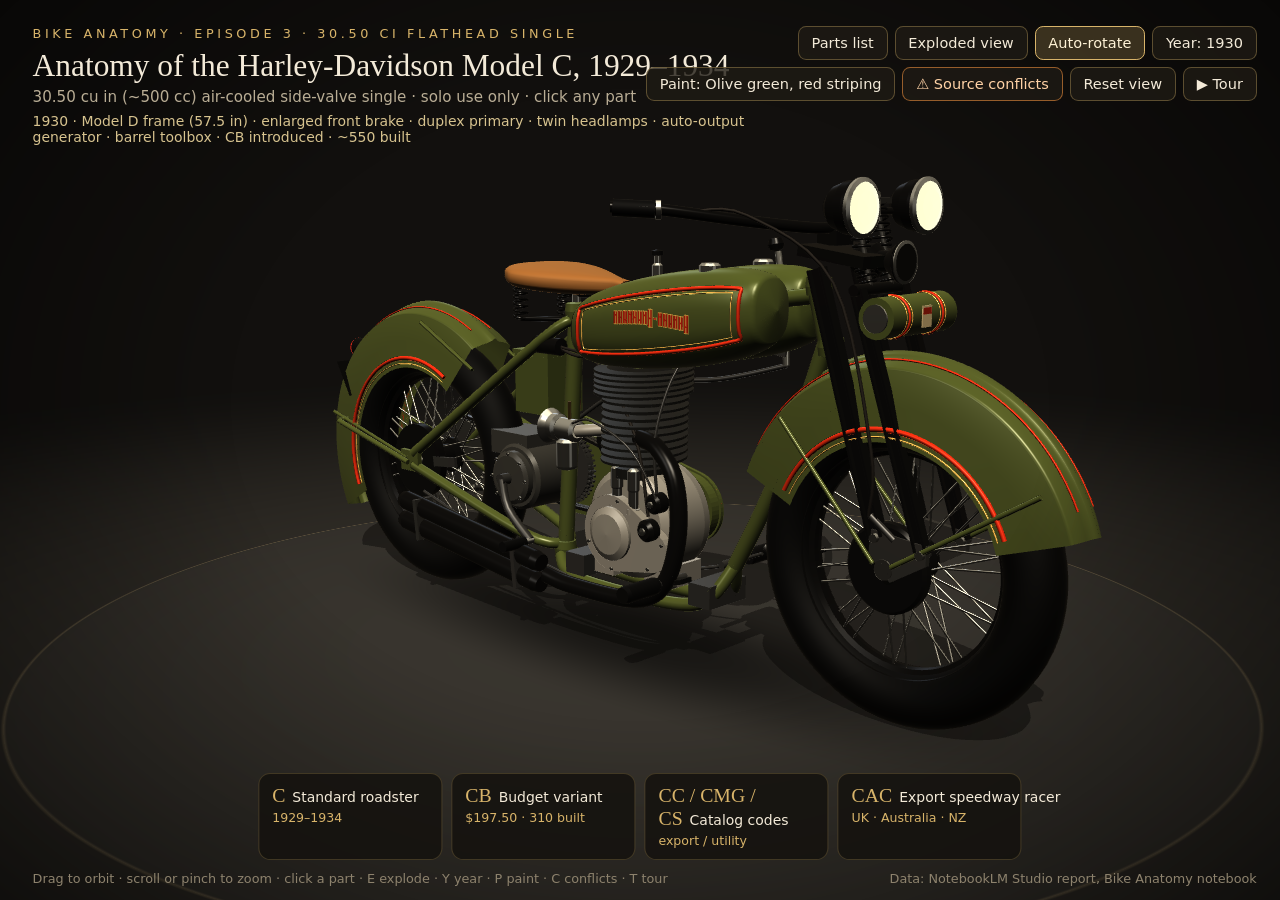
==== bikes/model-c/index.html @ c7850e7e "Add the Harley-Davidson Model C study. Append the 1929–1934 single after V/VL in bikes.js and add bi" ====
<!doctype html>
<html lang="en">
<head>
<meta charset="utf-8">
<meta name="viewport" content="width=device-width,initial-scale=1,maximum-scale=1">
<title>Anatomy of the Harley-Davidson Model C, 1929–1934</title>
<style>
:root{--u:1px;--brass:#d8b46a;--ink:#f3ead8;--mute:#b9ad95;--bg:#12100d;--panel:rgba(20,18,14,.86)}
*{box-sizing:border-box}
html,body{margin:0;height:100%;background:#0b0a08;color:var(--ink);font-family:system-ui,-apple-system,"Segoe UI",Roboto,Helvetica,Arial,sans-serif;overflow:hidden}
#stage{position:absolute;left:0;top:0;width:100%;height:100%;overflow:hidden;background:#12100d}
#stage.fixed{left:50%;top:50%;transform:translate(-50%,-50%)}
canvas{position:absolute;left:0;top:0;width:100%;height:100%;display:block;touch-action:none;cursor:grab}
canvas.drag{cursor:grabbing} canvas.hot{cursor:pointer}
#vignette{position:absolute;inset:0;pointer-events:none;background:radial-gradient(ellipse at 50% 45%,rgba(0,0,0,0) 45%,rgba(0,0,0,.62) 100%)}
#titleBlock{position:absolute;left:calc(var(--u)*28);top:calc(var(--u)*22);max-width:calc(var(--u)*640);pointer-events:none}
#titleBlock .k{font-size:calc(var(--u)*11);letter-spacing:.28em;color:var(--brass);text-transform:uppercase}
#titleBlock h1{margin:calc(var(--u)*6) 0 calc(var(--u)*4);font-family:Georgia,"Times New Roman",serif;font-weight:normal;font-size:calc(var(--u)*27);line-height:1.15;color:var(--ink)}
#titleBlock p{margin:0;font-size:calc(var(--u)*13);color:var(--mute)}
#toolbar{position:absolute;right:calc(var(--u)*20);top:calc(var(--u)*22);display:flex;gap:calc(var(--u)*6);flex-wrap:wrap;justify-content:flex-end;max-width:60%}
button{font:inherit;font-size:calc(var(--u)*12.5);color:var(--ink);background:rgba(30,27,21,.8);border:1px solid rgba(216,180,106,.35);border-radius:calc(var(--u)*7);padding:calc(var(--u)*7) calc(var(--u)*11);cursor:pointer;transition:background .2s,border-color .2s}
button:hover{background:rgba(60,50,32,.9);border-color:var(--brass)}
button.on{background:rgba(216,180,106,.22);border-color:var(--brass);color:#fff3d6}
#partsDrawer{position:absolute;left:calc(var(--u)*20);top:calc(var(--u)*118);bottom:calc(var(--u)*150);width:calc(var(--u)*250);background:var(--panel);border:1px solid rgba(216,180,106,.2);border-radius:calc(var(--u)*10);padding:calc(var(--u)*10);overflow:auto;transform:translateX(-120%);transition:transform .35s ease;font-size:calc(var(--u)*12.5)}
#partsDrawer.open{transform:none}
#partsDrawer h4{margin:calc(var(--u)*10) 0 calc(var(--u)*4);font-size:calc(var(--u)*10.5);letter-spacing:.16em;text-transform:uppercase;color:var(--mute);font-weight:600}
#partsDrawer h4:first-child{margin-top:0}
#partsDrawer a{display:block;padding:calc(var(--u)*4) calc(var(--u)*6);border-radius:calc(var(--u)*5);color:var(--ink);text-decoration:none;cursor:pointer}
#partsDrawer a:hover,#partsDrawer a.sel{background:rgba(216,180,106,.16)}
.dot{display:inline-block;width:calc(var(--u)*8);height:calc(var(--u)*8);border-radius:50%;margin-right:calc(var(--u)*7);vertical-align:middle}
#panel{position:absolute;right:calc(var(--u)*20);top:calc(var(--u)*78);width:calc(var(--u)*370);max-height:calc(100% - var(--u)*240);overflow:auto;background:var(--panel);border:1px solid rgba(216,180,106,.28);border-radius:calc(var(--u)*12);padding:calc(var(--u)*18) calc(var(--u)*20);opacity:0;transform:translateX(calc(var(--u)*30));transition:opacity .35s ease,transform .35s ease;pointer-events:none;box-shadow:0 calc(var(--u)*10) calc(var(--u)*40) rgba(0,0,0,.45)}
#panel.show{opacity:1;transform:none;pointer-events:auto}
#panel .x{position:absolute;right:calc(var(--u)*10);top:calc(var(--u)*8);background:none;border:none;font-size:calc(var(--u)*18);color:var(--mute);padding:calc(var(--u)*4)}
#panel .chip{display:inline-block;font-size:calc(var(--u)*10.5);letter-spacing:.14em;text-transform:uppercase;padding:calc(var(--u)*3) calc(var(--u)*8);border-radius:calc(var(--u)*20);border:1px solid currentColor;margin-bottom:calc(var(--u)*8)}
#panel h2{font-family:Georgia,"Times New Roman",serif;font-weight:normal;font-size:calc(var(--u)*23);margin:0 0 calc(var(--u)*10);line-height:1.2}
#panel ul{margin:0;padding-left:calc(var(--u)*16);font-size:calc(var(--u)*13);line-height:1.45}
#panel li{margin-bottom:calc(var(--u)*5)}
#panel .fin{margin-top:calc(var(--u)*10);font-size:calc(var(--u)*12);color:var(--mute)}
#panel .fin b{color:var(--ink);font-weight:600}
#panel .weak{margin-top:calc(var(--u)*12);border-left:calc(var(--u)*3) solid #c75a4f;background:rgba(199,90,79,.1);padding:calc(var(--u)*8) calc(var(--u)*10);border-radius:0 calc(var(--u)*6) calc(var(--u)*6) 0;font-size:calc(var(--u)*12.5);line-height:1.45}
#panel .weak h3{margin:0 0 calc(var(--u)*4);font-size:calc(var(--u)*10.5);letter-spacing:.14em;text-transform:uppercase;color:#e58a7f}
#panel .weak p{margin:0 0 calc(var(--u)*4)}
#panel .note{margin-top:calc(var(--u)*10);font-size:calc(var(--u)*11.5);color:#d7c38f;font-style:italic}
#panel .src{margin-top:calc(var(--u)*10);font-size:calc(var(--u)*10.5);color:#8d826d}
#variants{position:absolute;left:50%;bottom:calc(var(--u)*34);transform:translateX(-50%);display:flex;gap:calc(var(--u)*8)}
.var{width:calc(var(--u)*196);background:var(--panel);border:1px solid rgba(216,180,106,.22);border-radius:calc(var(--u)*10);padding:calc(var(--u)*8) calc(var(--u)*11);cursor:pointer;transition:border-color .2s,background .2s}
.var:hover{border-color:rgba(216,180,106,.6)} .var.on{border-color:var(--brass);background:rgba(60,48,26,.9)}
.var b{font-family:Georgia,serif;font-size:calc(var(--u)*19);color:var(--brass);font-weight:normal;margin-right:calc(var(--u)*6)}
.var span{font-size:calc(var(--u)*12);color:var(--ink);white-space:nowrap}.var i{font-style:normal;color:var(--brass)}
.var div{font-size:calc(var(--u)*10.8);color:var(--mute);margin-top:calc(var(--u)*3);line-height:1.35}
#hint{position:absolute;left:calc(var(--u)*28);bottom:calc(var(--u)*12);font-size:calc(var(--u)*11);color:#8d826d;pointer-events:none}
#credit{position:absolute;right:calc(var(--u)*20);bottom:calc(var(--u)*12);font-size:calc(var(--u)*11);color:#8d826d;pointer-events:none}
#tooltip{position:absolute;pointer-events:none;background:rgba(20,18,14,.92);border:1px solid rgba(216,180,106,.4);padding:calc(var(--u)*4) calc(var(--u)*8);border-radius:calc(var(--u)*5);font-size:calc(var(--u)*12);opacity:0;transition:opacity .15s;white-space:nowrap}
#caption{position:absolute;left:calc(var(--u)*56);bottom:calc(var(--u)*58);max-width:calc(var(--u)*720);opacity:0;transform:translateY(calc(var(--u)*14));transition:opacity .45s ease,transform .45s ease;pointer-events:none;text-shadow:0 2px 18px rgba(0,0,0,.8)}
#caption.show{opacity:1;transform:none}
#caption .k{font-size:calc(var(--u)*13);letter-spacing:.3em;text-transform:uppercase;color:var(--brass)}
#caption .t{font-family:Georgia,"Times New Roman",serif;font-size:calc(var(--u)*46);line-height:1.08;margin:calc(var(--u)*6) 0}
#caption .s{font-size:calc(var(--u)*18);color:#e4d9c1;line-height:1.35}
#caption .bar{width:calc(var(--u)*64);height:calc(var(--u)*3);background:var(--brass);margin-bottom:calc(var(--u)*12)}
#card{position:absolute;inset:0;display:flex;align-items:center;justify-content:center;text-align:center;opacity:0;pointer-events:none;background:radial-gradient(ellipse at 50% 50%,rgba(14,12,9,.45) 0%,rgba(10,9,7,.82) 75%)}
#card .in{max-width:calc(var(--u)*980);padding:0 calc(var(--u)*40)}
#card .k{font-size:calc(var(--u)*15);letter-spacing:.42em;text-transform:uppercase;color:var(--brass)}
#card h1{font-family:Georgia,"Times New Roman",serif;font-weight:normal;font-size:calc(var(--u)*56);line-height:1.1;margin:calc(var(--u)*16) 0 calc(var(--u)*14)}
#card .s{font-size:calc(var(--u)*20);color:#e4d9c1}
#card .rule{width:calc(var(--u)*120);height:1px;background:var(--brass);margin:calc(var(--u)*22) auto}
#card .c{font-size:calc(var(--u)*14);color:#a99c82;letter-spacing:.05em}
body.tour .chrome{display:none!important}
body.tour canvas{cursor:default}
body.tour #panel{top:calc(var(--u)*60);right:calc(var(--u)*44);width:calc(var(--u)*400);max-height:none;overflow:hidden}
body.tour #panel .x{display:none}
body.tour #panel ul{font-size:calc(var(--u)*14.5)}
body.tour #panel h2{font-size:calc(var(--u)*26)}
body.capture #caption,body.capture #panel{transition:none!important}
body.tour #credit{right:calc(var(--u)*44);bottom:calc(var(--u)*20);font-size:calc(var(--u)*12)}
#err{position:absolute;inset:0;display:none;align-items:center;justify-content:center;font-size:16px;color:var(--ink);background:#12100d;text-align:center;padding:30px}
@media (max-width:760px){#panel{left:10px;right:10px;width:auto;top:auto;bottom:10px;max-height:45%}#variants{display:none}#titleBlock h1{font-size:20px}#toolbar{top:auto;bottom:10px;left:10px;right:10px;max-width:none;justify-content:center}#hint{display:none}}
.var{width:calc(var(--u)*158)}
.var b{font-size:calc(var(--u)*17)}
.var.flag{border-color:rgba(232,140,60,.55)}
.var .cf{display:inline-block;margin-left:calc(var(--u)*4);font-size:calc(var(--u)*10);color:#f0a35a;letter-spacing:.06em}
#panel .conf{margin-top:calc(var(--u)*12);border-left:calc(var(--u)*3) solid #e88c3c;background:rgba(232,140,60,.11);padding:calc(var(--u)*8) calc(var(--u)*10);border-radius:0 calc(var(--u)*6) calc(var(--u)*6) 0;font-size:calc(var(--u)*12.3);line-height:1.42}
#panel .conf h3{margin:0 0 calc(var(--u)*4);font-size:calc(var(--u)*10.5);letter-spacing:.14em;text-transform:uppercase;color:#f0a35a}
#panel .conf h4{margin:0 0 calc(var(--u)*4);font-size:calc(var(--u)*13);font-weight:600;color:var(--ink)}
#panel .conf p{margin:0 0 calc(var(--u)*4)}
#panel .conf .kd{font-size:calc(var(--u)*10.5);color:#d8a070;letter-spacing:.05em}
#panel .conf b{color:#ffd9b0;font-weight:600}
#panel .nodata{margin-top:calc(var(--u)*6);padding:calc(var(--u)*8) calc(var(--u)*10);border:1px dashed rgba(185,173,149,.45);border-radius:calc(var(--u)*6);font-size:calc(var(--u)*12.5);color:var(--mute);line-height:1.45}
#panel .yr{display:flex;gap:calc(var(--u)*10);padding:calc(var(--u)*5) calc(var(--u)*8);border-radius:calc(var(--u)*6);font-size:calc(var(--u)*13.5);line-height:1.35;color:#8d826d;transition:none}
#panel .yr b{font-family:Georgia,serif;font-weight:normal;font-size:calc(var(--u)*17);color:#8d826d;min-width:calc(var(--u)*46)}
#panel .yr.on{background:rgba(216,180,106,.18);color:var(--ink)}
#panel .yr.on b{color:var(--brass)}
#panel .yr.past{color:#c9bda4}
#panel .yr.past b{color:#b59a63}
#titleBlock .yl{margin-top:calc(var(--u)*6);font-size:calc(var(--u)*12);color:#d7c38f}
#bConf{border-color:rgba(232,140,60,.6);color:#ffd2a6}
#bConf.on{background:rgba(232,140,60,.25)}
body.tour #panel .yr{font-size:calc(var(--u)*15)}
#toolbar{max-width:49%}
</style>
</head>
<body>
<div id="stage">
  <canvas id="gl"></canvas>
  <div id="vignette"></div>
  <header id="titleBlock" class="chrome">
    <div class="k">Bike Anatomy · Episode 3 · 30.50 ci Flathead Single</div>
    <h1>Anatomy of the Harley-Davidson Model C, 1929–1934</h1>
    <p>30.50 cu in (~500 cc) air-cooled side-valve single · solo use only · click any part</p>
    <div class="yl" id="yearLine"></div>
  </header>
  <div id="toolbar" class="chrome">
    <button id="bParts">Parts list</button>
    <button id="bExplode">Exploded view</button>
    <button id="bRotate" class="on">Auto-rotate</button>
    <button id="bYear">Year: 1930</button>
    <button id="bFinish">Paint</button>
    <button id="bConf">⚠ Source conflicts</button>
    <button id="bReset">Reset view</button>
    <button id="bTour">▶ Tour</button>
  </div>
  <aside id="partsDrawer" class="chrome"></aside>
  <aside id="panel"></aside>
  <div id="variants" class="chrome"></div>
  <div id="hint" class="chrome">Drag to orbit · scroll or pinch to zoom · click a part · E explode · Y year · P paint · C conflicts · T tour</div>
  <div id="tooltip" class="chrome"></div>
  <div id="caption"><div class="bar"></div><div class="k"></div><div class="t"></div><div class="s"></div></div>
  <div id="card"><div class="in"><div class="k"></div><h1></h1><div class="s"></div><div class="rule"></div><div class="c">Data: NotebookLM Studio report, Bike Anatomy notebook</div></div></div>
  <div id="credit">Data: NotebookLM Studio report, Bike Anatomy notebook</div>
  <div id="err">WebGL is not available in this browser.</div>
</div>
<script>
'use strict';
/* Harley-Davidson Model C (30.50 cu in side-valve single, 1929–1934) anatomy viewer. Bike Anatomy, episode 3.
   Pure HTML5 + vanilla JS + raw WebGL1, no dependencies, no external URLs.
   All part and spec text comes from the NotebookLM Studio report
   "Technical Anatomy and Architectural Guide to the Harley-Davidson Model C (1929–1934)".
   Shapes follow period reference photos (1930 30C, 1931 C); proportions are illustrative.
   Where the report contradicts itself or flags a disputed figure, the viewer shows it (CONFLICTS). */
/* ---------------------------- report data ----------------------------
   Every string below is taken from the NotebookLM Studio report
   "Technical Anatomy and Architectural Guide to the Harley-Davidson Model C (1929–1934)".
   Section marks (§) refer to that report. */
const SYS = {
  engine:{name:'Engine & oiling', col:'#e0913a'},
  trans:{name:'Transmission & clutch', col:'#d4bb45'},
  drive:{name:'Primary & final drive', col:'#9cc04a'},
  frame:{name:'Frame & suspension', col:'#5aaed3'},
  brakes:{name:'Brakes & wheels', col:'#d9685c'},
  body:{name:'Tanks, body & paint', col:'#a98be0'},
  elec:{name:'Electrics & controls', col:'#5fcfae'}
};
const SYS_ORDER=['engine','trans','drive','frame','brakes','body','elec'];
const NODATA='No data: the Studio report does not describe this part. The shape follows the reference photos so the bike reads as a whole.';
/* Conflicts and hedged values found in the report itself. Nothing here is hidden in the UI. */
const CONFLICTS = {
 bore:{title:'Bore × stroke: 3″ × 4 5/16″ or 78.58 × 101.6 mm?', kind:'Explicit conflict · report §1.1, §3.1, §3.2',
  a:'US catalog references: 3 in × 4 5/16 in (3.00 × 4.3125 in = 76.20 × 109.54 mm), about 30.48–30.50 cu in (499.5 cc).',
  b:'Export documentation (Old Bike Australasia): 78.58 mm × 101.6 mm (3.094 × 4.00 in), 30.05 cu in (492.48 cc).',
  res:'The report says this is not a metric rounding error but a physical cylinder-architecture conflict in period documentation. It does not pick one.'},
 disp:{title:'Displacement: 30.50 or 30.05 cu in?', kind:'Explicit conflict · report §3.1, §3.2',
  a:'US literature: 30.50 cubic inches, rounded to “~500 cc” or “493 cc”.',
  b:'Australasian archive: 30.05 cubic inches (492.48 cc), calculated from the metric bore and stroke.',
  res:'The report explains the gap as rounding in US brochures versus exact metric calculation, while its own bore × stroke audit calls the dimensions a physical conflict.'},
 power:{title:'1930 output: 8.0 hp or 10.5 hp?', kind:'Internal inconsistency · report §1.1, §3.2',
  a:'Output progression (§1.1, §3.1): 8.0 hp in 1930, 10.0 hp in 1932, 10.5 hp at 3,400 rpm in 1934.',
  b:'Discrepancy audit (§3.2) quotes the 1930 sales brochure: 10.5 hp at 3,600 rpm and 90 km/h.',
  res:'Not resolved in the report. The viewer shows the progression and flags the brochure figure.'},
 rpm:{title:'Peak power at 3,400 or 3,600 rpm?', kind:'Explicit conflict · report §1.1, §2.3',
  a:'10.5 hp at 3,400 rpm for the final 1934 version.',
  b:'European export literature and export catalogs cite 3,600 rpm.',
  res:'Both figures are given; the report does not choose.'},
 weight:{title:'Curb weight: 166 kg or 154 kg?', kind:'Explicit conflict · report §3.1',
  a:'~365 lb (166 kg): standard factory listing.',
  b:'154 kg: “secondary specification”.',
  res:'Both are listed in the spec table without a resolution.'},
 carb:{title:'Schebler G4 or Schebler Deluxe?', kind:'Disputed fitment · report §1.1, §3.2',
  a:'Standard factory specification: Schebler G4, with a rectangular float bowl.',
  b:'Factory options, field service updates and surviving export units show the Schebler Deluxe, with the circular bowl of the 750 cc Model D.',
  res:'The report calls this a debate among modern restorers. The model shows a generic carburetor.'},
 oil:{title:'Oiling: total-loss or recirculating?', kind:'Hedged value · report §1.1',
  a:'§1.1: lubrication “operated via a total-loss or recirculating mechanical oil pump”.',
  b:'§4 refers to “neglected total-loss or mechanical oiling systems” and never settles which.',
  res:'Not resolved in the report. Both agree the pump delivery was indexed to throttle opening.'},
 feet:{title:'Footboards or footrests?', kind:'Internal inconsistency · report §1.2, §1.5, §1.8',
  a:'§1.2: the clutch rocker pedal sits “on the left footboard”; §1.5: the rear brake is worked “from the right footboard”.',
  b:'§1.8: operator controls include “branded rubber footrests”.',
  res:'Not resolved in the report. The model shows rubber footrests, as on the reference photos.'},
 prod:{title:'Production: 4,472 or 4,512?', kind:'Internal inconsistency · report §2.3, §3.1',
  a:'Total 1929–1934 production: 4,472 units.',
  b:'The year chart lists 1,570 + ~550 + ~350 + ~350 + ~300 + ~1,392, which adds up to 4,512.',
  res:'The yearly figures are marked approximate (~). The report keeps 4,472 as the total.'}
};
const CONF_ORDER=['bore','disp','power','rpm','weight','carb','oil','feet','prod'];
const DATA = {
 cyl:{sys:'engine',name:'Cylinder & Ricardo head',sec:'§1.1, §3.1',specs:[
  'Four-stroke, air-cooled, side-valve (flathead) single-cylinder',
  '30.50 cu in (~500 cc / 493 cc); 30.05 cu in (492.48 cc) in export sources',
  'Bore × stroke: 3 in × 4 5/16 in (US catalog) · 78.58 mm × 101.6 mm (export catalog)',
  'Removable high-efficiency head developed for Harley-Davidson by Sir Harry Ricardo: compact chamber over the valves with a tight squish zone above the piston',
  'The squish drove a turbulent vortex toward the spark plug, speeding flame propagation and eliminating knock on low-octane Depression-era gasoline',
  'Factory claim: remove the head, decoke, regrind the valves and reassemble within twenty minutes with standard hand tools, motor left in the frame',
  'Output: 8.0 hp (1930) → 10.0 hp (1932) → 10.5 hp at 3,400 rpm (1934)'],
  work:['Inspect the Ricardo head deck for warpage or cracks around the spark plug boss and hold-down bolt holes.'],
  conf:['bore','disp','power','rpm']},
 crank:{sys:'engine',name:'Crankcase & belly numbers',sec:'§1.1, §4',specs:[
  'Crankcase derived from the earlier 21 cu in single, mated to an enlarged barrel',
  'Matching factory “belly numbers” stamped into the underside of both case halves confirm a line-bored pair',
  'Early Harley-Davidson titles rely on engine case serial numbers, not frame stampings',
  'Check the left-side case pad for unaltered factory font, so a restamped or smaller 21 cu in case is not passed off as a Model C'],
  work:['Long-stroke bottom end: inspect flywheel trueness, connecting-rod side-play and crankpin scoring. Oil starvation damage is common.']},
 valves:{sys:'engine',name:'Side valves & tappets',sec:'§1.1, §4',specs:[
  'Side-by-side, pushrod-actuated valves operating parallel to the cylinder bore',
  'Valve clearances needed periodic manual adjustment at the tappets'],
  work:['Check valve stem-to-guide clearances, valve seat inserts and tappet adjustment threads.']},
 oilpump:{sys:'engine',name:'Throttle-indexed oil pump',sec:'§1.1, §4',specs:[
  'Mechanical oil pump whose delivery rate was indexed to the throttle opening angle',
  'At wider throttle the pump sent more oil directly to the crankcase',
  'The rider had to watch crankcase oil level and breather discharge to avoid oil starvation or hydraulic lockup'],
  work:['A worn pump fails to deliver enough oil under heavy acceleration and can destroy a rebuilt bottom end. Inspect pump gears, feed lines, check valves and breathing.'],
  conf:['oil']},
 carb:{sys:'engine',name:'Schebler carburetor',sec:'§1.1, §3.1',specs:[
  'Period single-barrel carburetor',
  'Standard factory specification: Schebler G4, recognisable by its rectangular float bowl',
  'Also fitted at the factory: Schebler Deluxe, with a circular float bowl like the 750 cc Model D’s'],
  work:['Missing choke plates, worn throttle shafts or altered jetting cause hard starting and erratic idling.'],
  conf:['carb']},
 exhaust:{sys:'engine',name:'Exhaust & muffler',nodata:true},
 gear:{sys:'trans',name:'3-speed gearbox',sec:'§1.2, §4',specs:[
  'Three-speed sliding-gear transmission',
  'Separate, heavy cast-iron case positioned behind the engine crankcase',
  'Smooth engagement needed a brief pause during each shift so the heavy flywheel of the long-stroke single could synchronise with the mainshaft'],
  work:['Pre-war three-speed internals are extremely rare. Inspect sliding gear dogs, gear teeth and mainshaft bushings for pitting or wear.']},
 shifter:{sys:'trans',name:'Hand shift lever & gate',sec:'§1.2, §1.8',specs:[
  'Hand-shift lever on a notched shift gate on the left side of the fuel tank']},
 clutch:{sys:'trans',name:'Foot clutch',sec:'§1.2, §1.8',specs:[
  'Clutch disengaged by a rocker foot pedal on the left footboard',
  'The duplex primary drives a wet multi-plate clutch',
  'Hand levers are listed for the front brake and a “clutch override”'],
  work:['Check the foot-clutch linkage and rocker pivot bushings for smooth, progressive engagement without binding.'],
  conf:['feet']},
 kick:{sys:'trans',name:'Kick starter',nodata:true},
 primary:{sys:'drive',name:'Duplex primary chain',sec:'§1.2, §4',specs:[
  'Heavy-duty duplex front drive chain introduced for the 1930 model year',
  'Replaced the lighter single-strand primary chains of the early lightweights',
  'Cushions the power impulses of a large single and prevents premature chain stretch'],
  work:['Check duplex chain alignment and tooth wear on the crankshaft and clutch sprockets.']},
 pcover:{sys:'drive',name:'Primary guards',sec:'§4',specs:[
  'Inner and outer sheet-metal primary guards'],
  work:['Verify both guards are complete and correctly aligned.']},
 final:{sys:'drive',name:'Roller-chain final drive',sec:'§1.3',specs:[
  'Heavy-duty steel roller chain from the gearbox output sprocket to the rear wheel sprocket',
  'Heavy steel upper and lower chain guards keep out grit, gravel and mud',
  'Threaded draw-bolts through drop-forged rear axle plates set chain tension and wheel tracking']},
 frame:{sys:'frame',name:'Rigid tubular frame',sec:'§1.4, §3.1',specs:[
  '1929: lightweight frame from the 350 cc (21 cu in) Model Twenty-One',
  '1930–1934: the 100% stronger heavy-duty frame of the 750 cc Model D, 57.5 in (1460 mm) wheelbase',
  'The 1930 frame lowered the saddle and added ground clearance for rutted rural roads',
  'Rigid rear: the axle is anchored directly in brazed axle lugs',
  'Curb weight ~365 lb (166 kg); 154 kg in a secondary specification',
  'Factory frame-mounted theft-proof steering lock'],
  work:['Check lugs, rear axle plates and tubes for cracks, bends or crude brazed or welded repairs, and measure the wheelbase (57.5 in).'],
  conf:['weight']},
 fork:{sys:'frame',name:'Drop-forged spring fork',sec:'§1.4, §4',specs:[
  'Harley-Davidson drop-forged steel spring fork',
  'Dual primary load springs plus internal recoil springs',
  'No hydraulic damping'],
  work:['Worn fork rockers cause poor steering, wheel misalignment and instability under front braking. Inspect rocker pivot pins, bushings and springs.']},
 saddle:{sys:'frame',name:'“Ful-Floteing” saddle post',sec:'§1.4',specs:[
  'A long helical spring suspended inside the frame seat tube lets the saddle float vertically under load',
  'With a rigid rear, rider comfort relied on tire deflection and this seat post']},
 boards:{sys:'frame',name:'Footrests',sec:'§1.2, §1.5, §1.8',specs:[
  '§1.8: “branded rubber footrests”',
  '§1.2 and §1.5 instead place the clutch pedal on the left footboard and the brake pedal on the right footboard'],
  conf:['feet']},
 fwheel:{sys:'brakes',name:'Front wheel & tyre',sec:'§1.6, §3.1',specs:[
  'Heavy-gauge steel drop-center rim, standardised across the singles for 1930',
  '4.00 × 18 in tyre, interchangeable front and rear',
  'Replaced the narrower 19-inch tyres of earlier lightweights',
  'The larger air volume acts as secondary suspension and protects the wire-spoked wheel']},
 rwheel:{sys:'brakes',name:'Rear wheel & tyre',sec:'§1.6',specs:[
  'Steel drop-center rim with a 4.00 × 18 in tyre',
  'Interchangeable with the front wheel']},
 fbrake:{sys:'brakes',name:'Front drum brake',sec:'§1.5',specs:[
  'Internal expanding mechanical drum brake, standard equipment',
  '1930: enlarged front drum introduced on both the 500 cc single and the 750 cc V-twin',
  'Worked by a cable from a hand lever on the right handlebar']},
 rbrake:{sys:'brakes',name:'Rear drum brake',sec:'§1.5',specs:[
  'Heavy rear internal expanding mechanical drum brake',
  'Pedal-actuated through mechanical linkage from the right footboard'],
  conf:['feet']},
 tank:{sys:'body',name:'Saddle fuel tank',sec:'§1.7, §3.1',specs:[
  'Wider, shorter formed steel tanks mounted over the upper frame tube',
  'Total fuel capacity 3.75 US gallons',
  'A welded saddle tank: the Model C is not a “Strap Tank” Harley (that term means the 1904–1911 singles)'],
  work:['Inspect tanks for internal rust, seam splits and hidden body filler.']},
 oiltank:{sys:'body',name:'Integrated oil cell',sec:'§1.7, §3.1',specs:[
  'A dedicated internal oil reservoir cell inside the formed tanks'],
  note:'The report does not say which side holds the oil; the model puts it in the left half.'},
 graphics:{sys:'body',name:'Paint & pinstriping',sec:'§1.7, §4',specs:[
  'Period palettes with multi-tone options and contrasting hand-painted pinstriping',
  'A restored 1930 Model C (Alan Phillips, Australia) shows multi-shade green paint with dark accent striping',
  'Avoid high-gloss modern paint and over-chroming: bright chrome was non-existent on factory Model Cs'],
  note:'The report names no factory colours and describes no tank lettering or emblems. The tank graphics shown per year follow period reference photos, not the report.'},
 ffender:{sys:'body',name:'Front fender',sec:'§1.7',specs:['Deeply crowned steel fender']},
 rfender:{sys:'body',name:'Rear fender',sec:'§1.7',specs:['Deeply crowned steel fender']},
 toolbox:{sys:'body',name:'Barrel toolbox',sec:'§1.7, §4',specs:[
  'Barrel-shaped toolbox introduced for the 1930 model year',
  'Mounted horizontally across the front spring fork legs',
  'Original examples are rare today'],
  note:'The report describes only the 1930 barrel toolbox. For 1931–34 the model shows a frame-mounted box from period references, not from the report.'},
 tail:{sys:'body',name:'Tail lamp',nodata:true},
 gen:{sys:'elec',name:'Auto-output generator',sec:'§1.8, §3.1',specs:[
  'Engine-driven generator charging a 6-volt system',
  'Introduced for 1930: output automatically steps up whenever the rider switches on the headlamps, to cover night-lighting draw']},
 ign:{sys:'elec',name:'Battery & coil ignition',sec:'§1.8',specs:[
  '6-volt battery and coil ignition',
  'Spark advance set manually by a spiral twist-grip']},
 battery:{sys:'elec',name:'6-volt battery',sec:'§1.8',specs:[
  'Part of the 6-volt battery and coil system, charged by the generator'],
  note:'The report gives no battery specs.'},
 headlamp:{sys:'elec',name:'Headlamps',sec:'§1.8, §3.2',specs:[
  '1930: twin headlamps, shared with the 750 cc Model D',
  '1931–1934: a single, larger headlight unit, to simplify production and lower cost']},
 horn:{sys:'elec',name:'Horn',sec:'§1.8',specs:[
  'Early motor-driven Klaxon horn',
  'Replaced on later models by the “sunburst” faceplate horn'],
  note:'The report gives no changeover year. The viewer switches to the sunburst horn in 1931 with the headlamp (assumption).'},
 bars:{sys:'elec',name:'Handlebars & controls',sec:'§1.8, §4',specs:[
  'Spiral twist-grips for throttle and manual spark advance',
  'Hand levers for the front brake and a clutch override',
  'Minimal dash bracket'],
  work:['Inspect the internal twist-grip slide mechanisms and spark advance linkages for slop.']}
};
const VARIANTS = [
 {code:'C', label:'Standard roadster', info:'1929–1934', parts:['cyl','frame'],
  text:'The core civilian catalog model: 30.50 cu in side-valve single, three-speed transmission, chain drive, full road equipment and, from 1930, the heavy-duty Model D chassis (57.5 in / 1460 mm wheelbase). Factory-stipulated solo use only: no sidecar.'},
 {code:'CB', label:'Budget variant', info:'$197.50 · 310 built', parts:['frame','ffender','rfender'],
  text:'A low-cost alternative at $197.50, 310 built. It kept the older, lighter Model B frame throughout its run, saving weight and cost at the expense of frame stiffness.'},
 {code:'CC / CMG / CS', label:'Catalog codes', info:'export / utility', parts:['cyl','frame'],
  text:'Factory designations for variations of the 500 cc engine and chassis, mainly for commercial delivery attachments or export documentation.'},
 {code:'CAC', label:'Export speedway racer', info:'UK · Australia · NZ', parts:['cyl','carb'],
  text:'A speedway racing version of the 500 cc single, built for export to the United Kingdom, Australia and New Zealand for dirt-track and speedway events.'}
];
const SUFFIXES='Not a Peashooter: the Model C is a 30.50 cu in side-valve utility single; the Peashooter was a 21 cu in OHV racer (report §2.2).';
const YEARS=[1930,1931,1932,1933,1934];
const YEAR_NOTES={
 1930:'Model D frame (57.5 in) · enlarged front brake · duplex primary · twin headlamps · auto-output generator · barrel toolbox · CB introduced · ~550 built',
 1931:'21 cu in singles dropped: the Model C is Harley’s only civilian single, sold mainly for export · single headlamp · ~350 built',
 1932:'Output rises to 10.0 hp · the 350 cc single briefly returns at a reduced price · ~350 built',
 1933:'Domestic production at historic lows; export, foreign police and commercial orders keep it alive · ~300 built',
 1934:'Final year · 10.5 hp at 3,400 rpm (3,600 per export catalogs) · ~1,392 built · 4,472 in total, 1929–1934'
};
/* paint: the report names no factory colours. RGB values are approximations. */
const PAINTS=[
 {id:'olive',name:'Olive green, red striping',years:'as on the reference photos; not named in the report',body:[0.27,0.31,0.14],frame:[0.27,0.31,0.14],tone:[0.72,0.14,0.05]},
 {id:'multi',name:'Multi-shade green, dark striping',years:'restored 1930 example, report §1.7',body:[0.22,0.32,0.16],frame:[0.12,0.19,0.10],tone:[0.05,0.08,0.045]}
];
/* ------------------------------ params ------------------------------ */
const Q = new URLSearchParams(location.search);
const TOUR = Q.get('tour') === '1';
const FW = parseInt(Q.get('w'),10)||0, FH = parseInt(Q.get('h'),10)||0;
const T0 = parseFloat(Q.get('t'))||0;
const FREEZE = Q.get('freeze') === '1';
const CAPTURE = Q.get('capture') === '1';   // fixed-timestep frame capture: window.__renderAt(t)

/* ------------------------------ vec/mat ------------------------------ */
const add=(a,b)=>[a[0]+b[0],a[1]+b[1],a[2]+b[2]], sub=(a,b)=>[a[0]-b[0],a[1]-b[1],a[2]-b[2]];
const scl=(a,s)=>[a[0]*s,a[1]*s,a[2]*s], dot=(a,b)=>a[0]*b[0]+a[1]*b[1]+a[2]*b[2];
const cross=(a,b)=>[a[1]*b[2]-a[2]*b[1],a[2]*b[0]-a[0]*b[2],a[0]*b[1]-a[1]*b[0]];
const len=a=>Math.hypot(a[0],a[1],a[2]);
const norm=a=>{const l=len(a)||1;return [a[0]/l,a[1]/l,a[2]/l];};
const lerp=(a,b,t)=>a+(b-a)*t, lerp3=(a,b,t)=>[lerp(a[0],b[0],t),lerp(a[1],b[1],t),lerp(a[2],b[2],t)];
const clamp=(x,a,b)=>Math.max(a,Math.min(b,x));
const ease=t=>{t=clamp(t,0,1);return t<.5?4*t*t*t:1-Math.pow(-2*t+2,3)/2;};
const TAU=Math.PI*2;
const M4={
 id(){const m=new Float32Array(16);m[0]=m[5]=m[10]=m[15]=1;return m;},
 mul(a,b){const o=new Float32Array(16);for(let c=0;c<4;c++)for(let r=0;r<4;r++){let s=0;for(let k=0;k<4;k++)s+=a[k*4+r]*b[c*4+k];o[c*4+r]=s;}return o;},
 trans(x,y,z){const m=M4.id();m[12]=x;m[13]=y;m[14]=z;return m;},
 scale(x,y,z){const m=M4.id();m[0]=x;m[5]=y;m[10]=z;return m;},
 persp(fovy,asp,n,f){const t=1/Math.tan(fovy/2),m=new Float32Array(16);m[0]=t/asp;m[5]=t;m[10]=(f+n)/(n-f);m[11]=-1;m[14]=2*f*n/(n-f);return m;},
 lookAt(e,c,u){const z=norm(sub(e,c)),x=norm(cross(u,z)),y=cross(z,x);const m=new Float32Array(16);
  m[0]=x[0];m[4]=x[1];m[8]=x[2];m[1]=y[0];m[5]=y[1];m[9]=y[2];m[2]=z[0];m[6]=z[1];m[10]=z[2];
  m[12]=-dot(x,e);m[13]=-dot(y,e);m[14]=-dot(z,e);m[15]=1;return m;},
 cols(x,y,z,o){const m=new Float32Array(16);m[0]=x[0];m[1]=x[1];m[2]=x[2];m[4]=y[0];m[5]=y[1];m[6]=y[2];m[8]=z[0];m[9]=z[1];m[10]=z[2];m[12]=o[0];m[13]=o[1];m[14]=o[2];m[15]=1;return m;}
};
/* frame whose local Y = axis and local X follows the hint */
function basisY(o,axis,hint){const y=norm(axis);let h=hint||(Math.abs(y[1])<0.95?[0,1,0]:[1,0,0]);
 if(Math.abs(dot(norm(h),y))>0.98)h=Math.abs(y[0])<0.9?[1,0,0]:[0,0,1];const x=norm(sub(h,scl(y,dot(h,y))));const z=cross(x,y);return M4.cols(x,y,z,o);}

/* --------------------------- mesh builder --------------------------- */
let V=null, XF=M4.id(), NM=[1,0,0,0,1,0,0,0,1], CUR=[1,1,1,0];
function setXF(m){XF=m;const a0=[m[0],m[1],m[2]],a1=[m[4],m[5],m[6]],a2=[m[8],m[9],m[10]];
 const c0=cross(a1,a2),c1=cross(a2,a0),c2=cross(a0,a1);NM=[c0[0],c0[1],c0[2],c1[0],c1[1],c1[2],c2[0],c2[1],c2[2]];} // inverse-transpose up to scale
function withXF(m,fn){const p=XF;setXF(M4.mul(p,m));fn();setXF(p);}
const MAT={PAINT:0,CHROME:1,MATTE:2,ALU:3,GLOW:4,BODY:5,FRAME:6,STRIPE:7};
function col(c,mat){CUR=[c[0],c[1],c[2],(mat||0)/8];}
function emit(p,n){const m=XF,x=p[0],y=p[1],z=p[2];
 V.push(m[0]*x+m[4]*y+m[8]*z+m[12],m[1]*x+m[5]*y+m[9]*z+m[13],m[2]*x+m[6]*y+m[10]*z+m[14]);
 const N=NM;const nx=N[0]*n[0]+N[3]*n[1]+N[6]*n[2],ny=N[1]*n[0]+N[4]*n[1]+N[7]*n[2],nz=N[2]*n[0]+N[5]*n[1]+N[8]*n[2];
 const l=Math.hypot(nx,ny,nz)||1;V.push(nx/l,ny/l,nz/l,CUR[0],CUR[1],CUR[2],CUR[3]);}
function tri(a,b,c,na,nb,nc){emit(a,na);emit(b,nb||na);emit(c,nc||na);}
function quad(a,b,c,d,na,nb,nc,nd){tri(a,b,c,na,nb,nc);tri(a,c,d,na,nc,nd);}
function box(cx,cy,cz,sx,sy,sz){const x0=cx-sx/2,x1=cx+sx/2,y0=cy-sy/2,y1=cy+sy/2,z0=cz-sz/2,z1=cz+sz/2;
 quad([x1,y0,z0],[x1,y1,z0],[x1,y1,z1],[x1,y0,z1],[1,0,0]);quad([x0,y0,z0],[x0,y0,z1],[x0,y1,z1],[x0,y1,z0],[-1,0,0]);
 quad([x0,y1,z0],[x0,y1,z1],[x1,y1,z1],[x1,y1,z0],[0,1,0]);quad([x0,y0,z0],[x1,y0,z0],[x1,y0,z1],[x0,y0,z1],[0,-1,0]);
 quad([x0,y0,z1],[x1,y0,z1],[x1,y1,z1],[x0,y1,z1],[0,0,1]);quad([x0,y0,z0],[x0,y1,z0],[x1,y1,z0],[x1,y0,z0],[0,0,-1]);}
/* oriented box */
function obox(c,xd,yd,sx,sy,sz){const x=norm(xd);const y=norm(sub(yd,scl(x,dot(yd,x))));const z=cross(x,y);withXF(M4.cols(x,y,z,c),()=>box(0,0,0,sx,sy,sz));}
/* surface of revolution around local Y; prof = [[r,h],...] */
function lathe(prof,seg){seg=seg||24;
 for(let k=0;k<prof.length-1;k++){const[r0,h0]=prof[k],[r1,h1]=prof[k+1];let nr=h1-h0,nh=-(r1-r0);const l=Math.hypot(nr,nh)||1;nr/=l;nh/=l;
  for(let j=0;j<seg;j++){const a0=j/seg*TAU,a1=(j+1)/seg*TAU,c0=Math.cos(a0),s0=Math.sin(a0),c1=Math.cos(a1),s1=Math.sin(a1);
   quad([r0*c0,h0,r0*s0],[r0*c1,h0,r0*s1],[r1*c1,h1,r1*s1],[r1*c0,h1,r1*s0],[nr*c0,nh,nr*s0],[nr*c1,nh,nr*s1],[nr*c1,nh,nr*s1],[nr*c0,nh,nr*s0]);}}}
function latheAt(o,axis,prof,seg,hint){withXF(basisY(o,axis,hint),()=>lathe(prof,seg));}
function disc(o,axis,r,t,seg){latheAt(o,axis,[[0,0],[r,0],[r,t],[0,t]],seg||24);}
/* grid surface with smooth normals from central differences */
function grid(P,closeU,closeV){const nu=P.length,nv=P[0].length,N=[];
 const g=(i,j)=>{i=closeU?(i+nu)%nu:clamp(i,0,nu-1);j=closeV?(j+nv)%nv:clamp(j,0,nv-1);return P[i][j];};
 let cen=[0,0,0];for(const r of P)for(const p of r)cen=add(cen,p);cen=scl(cen,1/(nu*nv));
 for(let i=0;i<nu;i++){N.push([]);for(let j=0;j<nv;j++){let n=cross(sub(g(i+1,j),g(i-1,j)),sub(g(i,j+1),g(i,j-1)));if(len(n)<1e-12)n=sub(P[i][j],cen);N[i].push(norm(n));}}
 const iu=closeU?nu:nu-1,iv=closeV?nv:nv-1;
 for(let i=0;i<iu;i++)for(let j=0;j<iv;j++){const i1=(i+1)%nu,j1=(j+1)%nv;quad(P[i][j],P[i1][j],P[i1][j1],P[i][j1],N[i][j],N[i1][j],N[i1][j1],N[i][j1]);}}
/* Catmull-Rom smoothing of a polyline */
function smooth(pts,n){if(pts.length<3)return pts;n=n||6;const o=[];
 for(let i=0;i<pts.length-1;i++){const p0=pts[Math.max(i-1,0)],p1=pts[i],p2=pts[i+1],p3=pts[Math.min(i+2,pts.length-1)];
  for(let s=0;s<n;s++){const t=s/n,t2=t*t,t3=t2*t;o.push([0,1,2].map(k=>0.5*((2*p1[k])+(-p0[k]+p2[k])*t+(2*p0[k]-5*p1[k]+4*p2[k]-p3[k])*t2+(-p0[k]+3*p1[k]-3*p2[k]+p3[k])*t3)));}}
 o.push(pts[pts.length-1]);return o;}
/* swept tube with parallel-transport frames */
function tube(pts,r,seg,closed,caps){seg=seg||10;const n=pts.length;if(n<2)return;const T=[];
 for(let i=0;i<n;i++){let a,b;if(closed){a=pts[(i-1+n)%n];b=pts[(i+1)%n];}else{a=pts[Math.max(i-1,0)];b=pts[Math.min(i+1,n-1)];}T.push(norm(sub(b,a)));}
 let Nn=Math.abs(T[0][1])<0.9?[0,1,0]:[1,0,0];Nn=norm(sub(Nn,scl(T[0],dot(Nn,T[0]))));
 const P=[];for(let i=0;i<n;i++){if(i>0)Nn=norm(sub(Nn,scl(T[i],dot(Nn,T[i]))));const B=cross(T[i],Nn);const ring=[];
  for(let j=0;j<seg;j++){const a=j/seg*TAU;ring.push(add(pts[i],add(scl(Nn,Math.cos(a)*r),scl(B,Math.sin(a)*r))));}P.push(ring);}
 grid(P,!!closed,true);
 if(!closed&&caps!==false){for(const [i,s] of [[0,-1],[n-1,1]]){const c=pts[i],rg=P[i],nn=scl(T[i],s);for(let j=0;j<seg;j++)tri(c,rg[j],rg[(j+1)%seg],nn);}}}
function cylAB(a,b,r,seg){tube([a,b],r,seg||10,false,true);}
function circlePts(c,r,n,a0,a1,plane){a0=a0||0;a1=(a1===undefined)?TAU:a1;const o=[];const full=Math.abs(a1-a0-TAU)<1e-6;const m=full?n:n+1;
 for(let i=0;i<m;i++){const a=a0+(a1-a0)*i/n;o.push(plane==='xz'?[c[0]+r*Math.cos(a),c[1],c[2]+r*Math.sin(a)]:[c[0]+r*Math.cos(a),c[1]+r*Math.sin(a),c[2]]);}return o;}
function helix(a,b,R,turns,wr){const ax=sub(b,a),L=len(ax),M=basisY(a,ax);const pts=[];const n=Math.ceil(turns*16);
 for(let i=0;i<=n;i++){const t=i/n,ang=t*turns*TAU;const lp=[R*Math.cos(ang),t*L,R*Math.sin(ang)];
  pts.push([M[0]*lp[0]+M[4]*lp[1]+M[8]*lp[2]+M[12],M[1]*lp[0]+M[5]*lp[1]+M[9]*lp[2]+M[13],M[2]*lp[0]+M[6]*lp[1]+M[10]*lp[2]+M[14]]);}
 tube(pts,wr,6,false,true);}
/* extrude a convex 2D polygon (xy) between z0..z1 */
function extrude(poly,z0,z1){let c=[0,0];for(const p of poly){c[0]+=p[0];c[1]+=p[1];}c=[c[0]/poly.length,c[1]/poly.length];const n=poly.length;
 for(let i=0;i<n;i++){const a=poly[i],b=poly[(i+1)%n];tri([c[0],c[1],z1],[a[0],a[1],z1],[b[0],b[1],z1],[0,0,1]);tri([c[0],c[1],z0],[b[0],b[1],z0],[a[0],a[1],z0],[0,0,-1]);
  const nn=norm([b[1]-a[1],-(b[0]-a[0]),0]);quad([a[0],a[1],z0],[b[0],b[1],z0],[b[0],b[1],z1],[a[0],a[1],z1],nn);}}
/* closed belt / hull path around two circles in the xy plane */
function beltPath(c1,r1,c2,r2,step,z){const d=Math.hypot(c2[0]-c1[0],c2[1]-c1[1]);const u=[(c2[0]-c1[0])/d,(c2[1]-c1[1])/d],v=[-u[1],u[0]];
 const beta=Math.asin(clamp((r1-r2)/d,-1,1)),A=Math.PI/2-beta;const pts=[];const at=(c,r,a)=>[c[0]+r*(Math.cos(a)*u[0]+Math.sin(a)*v[0]),c[1]+r*(Math.cos(a)*u[1]+Math.sin(a)*v[1]),z];
 const n1=Math.max(8,Math.round(r1*(TAU-2*A)/step)),n2=Math.max(8,Math.round(r2*2*A/step));
 for(let i=0;i<=n1;i++)pts.push(at(c1,r1,A+(TAU-2*A)*i/n1));
 for(let i=0;i<=n2;i++)pts.push(at(c2,r2,-A+2*A*i/n2));return pts;}
function resample(pts,step,closed){const P=closed?pts.concat([pts[0]]):pts;const L=[0];for(let i=1;i<P.length;i++)L.push(L[i-1]+len(sub(P[i],P[i-1])));
 const tot=L[L.length-1],n=Math.floor(tot/step),o=[];let k=1;for(let i=0;i<n;i++){const s=i*tot/n;while(k<L.length-1&&L[k]<s)k++;const t=(s-L[k-1])/((L[k]-L[k-1])||1);o.push({p:lerp3(P[k-1],P[k],t),d:norm(sub(P[k],P[k-1]))});}return o;}
/* superellipse loft along x */
function loft(nt,nv,sec){const P=[];for(let i=0;i<=nt;i++){const s=sec(i/nt);const r=[];
 for(let j=0;j<nv;j++){const a=j/nv*TAU,ca=Math.cos(a),sa=Math.sin(a);const ex=2/s.e;
  r.push([s.x,s.y+s.h*Math.sign(sa)*Math.pow(Math.abs(sa),ex),s.z+s.w*Math.sign(ca)*Math.pow(Math.abs(ca),ex)]);}P.push(r);}
 grid(P,false,true);}


/* ------------------------------ palette ------------------------------ */
const C={black:[0.045,0.043,0.04],nickel:[0.70,0.70,0.67],alu:[0.60,0.595,0.57],rubber:[0.035,0.034,0.032],
 leather:[0.50,0.32,0.15],park:[0.19,0.19,0.185],brass:[0.72,0.56,0.27],bronze:[0.62,0.42,0.22],lens:[1.0,0.93,0.72],red:[0.70,0.12,0.05],
 cream:[0.88,0.80,0.60],gold:[0.84,0.66,0.30],redlens:[0.9,0.12,0.06],porcelain:[0.88,0.86,0.80],fabric:[0.10,0.09,0.08],body:[0.3,0.36,0.2],chain:[0.28,0.27,0.25],iron:[0.085,0.085,0.08]};

/* ----------------------------- geometry ------------------------------
   Units: metres. +X forward, +Y up, +Z = right side of the bike. Shapes follow the
   reference photos in reference-notes.md (1930 30C at Yesterdays and Old Bike Australasia,
   1931 C at Larson). Proportions are illustrative, not measured. */
const F=[0.72,0.322,0], R=[-0.70,0.322,0];
const CR=[0.05,0.29,0];                 // crankshaft
const B1=[0.05,0.405,0], A1=norm([0.03,1,0]); // the single cylinder, almost upright
const TR=[-0.33,0.335,0];               // gearbox mainshaft
const H1=[0.50,0.83,0], H2=[0.532,0.715,0], S1=[-0.18,0.735,0], S2=[-0.225,0.16,0];
const topTubeY=x=>S1[1]+(x-S1[0])/(H1[0]-S1[0])*(H1[1]-S1[1]);
const Z=[0,0,1], XH=[1,0,0];

function wheel(c){
 col(C.rubber,MAT.MATTE);tube(circlePts(c,0.268,72),0.056,16,true);
 col(C.black,MAT.PAINT);latheAt(c,Z,[[0.232,-0.036],[0.223,-0.033],[0.218,-0.02],[0.207,-0.012],[0.205,0],[0.207,0.012],[0.218,0.02],[0.223,0.033],[0.232,0.036]],72,XH);
 col(C.black,MAT.PAINT);latheAt(c,Z,[[0.012,-0.062],[0.02,-0.062],[0.02,-0.05],[0.046,-0.045],[0.046,-0.034],[0.03,-0.03],[0.03,0.03],[0.046,0.034],[0.046,0.045],[0.02,0.05],[0.02,0.062],[0.012,0.062]],28,XH);
 col(C.nickel,MAT.CHROME);latheAt(c,Z,[[0,-0.076],[0.012,-0.076],[0.012,0.076],[0,0.076]],10,XH);
 for(let k=0;k<40;k++){const s=k%2?1:-1,a=k/40*TAU,b=a+0.4*((k>>1)%2?1:-1);
  cylAB([c[0]+0.042*Math.cos(a),c[1]+0.042*Math.sin(a),s*0.04],[c[0]+0.205*Math.cos(b),c[1]+0.205*Math.sin(b),s*0.007],0.0024,5);}}
/* deep valanced fender with a raised centre crown and a pinstriped border (stripe colour = uStripe) */
function fender(c,a0,a1,Rf,W){const nt=56,nw=18;const P=[];
 const rad=s=>Rf+0.03*(1-s*s)+0.012*Math.max(0,1-Math.abs(s)*6)-(Math.abs(s)>0.78?(Math.abs(s)-0.78)*0.55:0);
 for(let i=0;i<=nt;i++){const a=a0+(a1-a0)*i/nt,ca=Math.cos(a),sa=Math.sin(a);const r=[];
  for(let j=0;j<=nw;j++){const s=-1+2*j/nw;r.push([c[0]+rad(s)*ca,c[1]+rad(s)*sa,s*W]);}P.push(r);}
 col(C.body,MAT.BODY);grid(P,false,false);
 for(const s of [-1,1]){const pts=[],g1=[],g2=[];for(let i=2;i<=nt-2;i++){const a=a0+(a1-a0)*i/nt;const r0=rad(s*0.95)-0.006;
   pts.push([c[0]+r0*Math.cos(a),c[1]+r0*Math.sin(a),s*(W*0.985+0.003)]);
   const r1=r0-0.014,r2=r0+0.008;g1.push([c[0]+r1*Math.cos(a),c[1]+r1*Math.sin(a),s*(W*0.985+0.003)]);}
  col(C.red,MAT.STRIPE);tube(pts,0.0052,6,false,true);col(C.gold,MAT.PAINT);tube(g1,0.0016,4,false,true);}
 // narrow stripe either side of the crown
 for(const s of [-0.38,0.38]){const pts=[];for(let i=3;i<=nt-3;i++){const a=a0+(a1-a0)*i/nt;const r0=rad(s)+0.0022;pts.push([c[0]+r0*Math.cos(a),c[1]+r0*Math.sin(a),s*W]);}col(C.red,MAT.STRIPE);tube(pts,0.0022,5,false,true);}}
/* short, wide saddle tank halves straddling the top tube */
function tankSec(zc){const x0=0.455,x1=-0.085;
 return t=>{const x=lerp(x0,x1,t),e=Math.max(Math.pow(Math.max(Math.sin(Math.PI*clamp(t,0,1)),0),0.2),0.02);
  return {x,y:topTubeY(x)-0.042+0.004*(1-t),z:zc,w:0.084*e+0.0005,h:(0.094+0.01*(1-t))*e,e:2.4};};}
function onSide(sec,t,k,side,off){const s=sec(t);const zz=s.w*Math.pow(Math.max(1-Math.pow(Math.abs(k),s.e),0),1/s.e);return [s.x,s.y+k*s.h,s.z+side*(zz+off)];}
function tankBody(zc,side){const sec=tankSec(zc);
 col(C.body,MAT.BODY);loft(44,44,sec);
 // panel outline: vermilion stripe edged in gold, following the tank edge (photos, 1930–31)
 const loop=[];const t0=0.08,t1=0.9,k0=-0.62,k1=0.62;
 for(let i=0;i<=24;i++)loop.push(onSide(sec,lerp(t0,t1,i/24),k1,side,0.003));
 for(let i=1;i<=8;i++)loop.push(onSide(sec,t1,lerp(k1,k0,i/8),side,0.003));
 for(let i=1;i<=24;i++)loop.push(onSide(sec,lerp(t1,t0,i/24),k0,side,0.003));
 for(let i=1;i<8;i++)loop.push(onSide(sec,t0,lerp(k0,k1,i/8),side,0.003));
 col(C.red,MAT.STRIPE);tube(smooth(loop.concat([loop[0]]),2),0.0042,6,true);
 const loop2=[];for(let i=0;i<=24;i++)loop2.push(onSide(sec,lerp(t0+0.03,t1-0.03,i/24),k1-0.1,side,0.0032));
 for(let i=1;i<=8;i++)loop2.push(onSide(sec,t1-0.03,lerp(k1-0.1,k0+0.1,i/8),side,0.0032));
 for(let i=1;i<=24;i++)loop2.push(onSide(sec,lerp(t1-0.03,t0+0.03,i/24),k0+0.1,side,0.0032));
 for(let i=1;i<8;i++)loop2.push(onSide(sec,t0+0.03,lerp(k0+0.1,k1-0.1,i/8),side,0.0032));
 col(C.gold,MAT.PAINT);tube(loop2,0.0014,4,true);
 const sc=sec(0.3);col(C.nickel,MAT.CHROME);latheAt([sc.x,sc.y+sc.h-0.006,zc+side*0.014],[0,1,0],[[0,0],[0.022,0],[0.022,0.012],[0.017,0.017],[0,0.018]],20);
 return sec;}
function sprocketTeeth(c,r,n,z,sz){for(let i=0;i<n;i++){const a=i/n*TAU;obox([c[0]+r*Math.cos(a),c[1]+r*Math.sin(a),z],[Math.cos(a),Math.sin(a),0],[-Math.sin(a),Math.cos(a),0],0.008,sz,0.007);}}
function chainLinks(path,step,w,h,t){for(const l of resample(path,step,true))obox(l.p,l.d,[-l.d[1],l.d[0],0],w,h,t);}
function ibeam(a,b,depth,flange,t){const d=norm(sub(b,a)),p=[-d[1],d[0],0],L=len(sub(b,a)),c=lerp3(a,b,0.5);
 obox(c,d,p,L,depth,t);for(const s of [-1,1])obox(add(c,scl(p,s*depth/2)),d,p,L,t,flange);}
function emblemAt(side,fn,t,k,s){const sec=tankSec(side*0.07);const pc=onSide(sec,t===undefined?0.47:t,k===undefined?0.05:k,side,0.0045);withXF(M4.mul(M4.cols([1,0,0],[0,1,0],[0,0,side],pc),M4.scale(s||1.3,s||1.3,1)),fn);}
/* blocky stand-in for the red "HARLEY-DAVIDSON" tank lettering (15 glyph blocks on a gentle arc) */
function scriptBlocks(){const txt='HARLEY-DAVIDSON';const n=txt.length;
 for(let i=0;i<n;i++){const ch=txt[i];const x=0.075-i*0.0107,y=0.004*Math.sin((i/(n-1))*Math.PI)+(i<6?0.008:-0.006)*(1-Math.abs(i-7)/7)*0;
  if(ch==='-'){col(C.gold,MAT.PAINT);box(x,y,0.0006,0.007,0.0034,0.0012);col(C.red,MAT.PAINT);box(x,y,0.0012,0.0055,0.0022,0.0012);continue;}
  const big=(i===0||i===7);const h=big?0.026:0.019;
  col(C.gold,MAT.PAINT);box(x,y,0.0006,0.0094,h+0.003,0.0012);
  col(C.red,MAT.PAINT);box(x-0.0025,y,0.0014,0.0028,h,0.0012);box(x+0.0025,y,0.0014,0.0028,h,0.0012);box(x,y+(i%3-1)*0.004,0.0014,0.007,0.0026,0.0012);}}
const BUILD={
 frame(){col(C.body,MAT.FRAME);const r=0.0165;
  tube([H1,H2],0.024,16);
  tube(smooth([add(H1,[-0.005,-0.018,0]),[0.16,topTubeY(0.16)-0.02,0],add(S1,[0.01,-0.018,0])],4),r,12);
  // single front down tube, splitting into a cradle under the engine
  tube(smooth([add(H2,[-0.01,0.012,0]),[0.45,0.53,0],[0.37,0.36,0],[0.30,0.23,0]],6),r*1.05,12);
  for(const s of [-1,1]){
   tube(smooth([[0.30,0.23,0],[0.25,0.15,s*0.04],[0.12,0.125,s*0.05],[-0.14,0.125,s*0.05],[-0.22,0.155,s*0.02]],6),r*0.9,12);
   tube(smooth([[-0.185,0.715,0],[-0.24,0.67,s*0.05],[-0.69,0.345,s*0.088]],5),r*0.8,10);
   tube(smooth([[-0.225,0.18,0],[-0.30,0.2,s*0.06],[-0.69,0.315,s*0.088]],5),r*0.8,10);
   obox([-0.70,0.326,s*0.09],[1,0,0],[0,1,0],0.07,0.052,0.012);}
  tube([S1,S2],0.019,14);
  for(const p of [H1,H2,S1,[-0.225,0.17,0]])latheAt(add(p,[0,-0.022,0]),[0,1,0],[[0,0],[0.025,0.005],[0.027,0.022],[0.025,0.04],[0,0.045]],14);
  // engine plates
  col(C.park,MAT.ALU);obox([0.25,0.165,0],[1,0,0],[0,1,0],0.06,0.05,0.12);obox([-0.13,0.16,0],[1,0,0],[0,1,0],0.06,0.05,0.12);},
 fork(){for(const z of [-0.07,0.07]){col(C.black,MAT.PAINT);
   ibeam([0.545,0.87,z],[0.70,0.38,z],0.028,0.022,0.005);
   ibeam([0.640,0.835,z],[0.800,0.365,z],0.022,0.018,0.005);
   col(C.park,MAT.ALU);withXF(M4.trans(0,0,z),()=>extrude([[0.69,0.395],[0.81,0.383],[0.81,0.345],[0.735,0.30],[0.685,0.345]],-0.006,0.006));
   col(C.nickel,MAT.CHROME);for(const p of [[0.70,0.38],[0.80,0.365]])cylAB([p[0],p[1],z-0.015],[p[0],p[1],z+0.015],0.009,10);}
  col(C.black,MAT.PAINT);cylAB([0.64,0.835,-0.085],[0.64,0.835,0.085],0.011,10);
  obox([0.585,0.895,0],[1,-0.12,0],[0.12,1,0],0.15,0.022,0.17);obox([0.535,0.925,0],[1,0,0],[0,1,0],0.045,0.028,0.055);
  for(const z of [-0.034,0.034]){col(C.park,MAT.ALU);tube([[0.642,0.84,z],[0.60,1.0,z]],0.0055,8);
   col(C.black,MAT.PAINT);helix([0.639,0.845,z],[0.618,0.89,z],0.017,4,0.003);helix([0.622,0.91,z],[0.602,0.99,z],0.017,6,0.003);
   col(C.nickel,MAT.CHROME);latheAt([0.60,0.998,z],[-0.25,1,0],[[0,0],[0.011,0],[0.011,0.011],[0,0.013]],12);}
  col(C.park,MAT.ALU);obox([0.612,0.995,0],[1,0,0],[0,1,0],0.032,0.011,0.095);},
 headlamp(k){if(k==='twin'){ // 1930: twin small bullet lamps on a cross bar above the fork springs
   col(C.black,MAT.PAINT);cylAB([0.615,0.975,-0.11],[0.615,0.975,0.11],0.007,8);
   for(const z of [-0.105,0.105]){const o=[0.655,0.985,z];
    col(C.black,MAT.PAINT);latheAt(o,[1,0,0],[[0,-0.06],[0.024,-0.056],[0.04,-0.04],[0.048,-0.018],[0.05,0],[0.05,0.006]],28);
    col(C.nickel,MAT.CHROME);latheAt(o,[1,0,0],[[0.05,0.006],[0.054,0.009],[0.054,0.016],[0.046,0.019]],28);
    col(C.lens,MAT.GLOW);latheAt(o,[1,0,0],[[0.046,0.018],[0.03,0.024],[0,0.026]],28);
    col(C.black,MAT.PAINT);cylAB([0.615,0.975,z],[0.61,0.975,z],0.01,8);}}
  else{const o=[0.675,0.985,0]; // 1931 on: a single larger bowl headlamp
   col(C.black,MAT.PAINT);latheAt(o,[1,0,0],[[0,-0.08],[0.034,-0.076],[0.055,-0.055],[0.068,-0.028],[0.072,0],[0.072,0.01]],32);
   col(C.nickel,MAT.CHROME);latheAt(o,[1,0,0],[[0.072,0.01],[0.078,0.013],[0.078,0.022],[0.066,0.026]],32);
   col(C.lens,MAT.GLOW);latheAt(o,[1,0,0],[[0.066,0.025],[0.044,0.032],[0,0.035]],32);
   col(C.park,MAT.ALU);obox([0.60,0.975,0],[1,0.15,0],[0,1,0],0.06,0.018,0.045);}},
 horn(k){const o=k==='twin'?[0.63,0.885,0]:[0.655,0.875,0];col(C.black,MAT.PAINT);
  latheAt(o,[1,0,0],[[0,-0.04],[0.028,-0.04],[0.032,-0.024],[0.032,0.0],[0.02,0.01],[0.02,0.03],[0.036,0.052],[0.04,0.058]],28);
  col(C.park,MAT.ALU);obox(add(o,[-0.035,0,0]),[1,0,0],[0,1,0],0.03,0.01,0.02);
  const f=add(o,[0.059,0,0]);
  if(k==='single'){col(C.nickel,MAT.CHROME);disc(f,[1,0,0],0.041,0.004,40);
   col(C.black,MAT.PAINT);for(let i=0;i<16;i++){const a=i/16*TAU,d=[0,Math.cos(a),Math.sin(a)];obox(add(f,add(scl(d,0.023),[0.0045,0,0])),d,[1,0,0],0.03,0.002,0.004);}
   col(C.nickel,MAT.CHROME);latheAt(add(f,[0.004,0,0]),[1,0,0],[[0,0],[0.011,0],[0.009,0.006],[0,0.008]],20);}
  else{col(C.black,MAT.PAINT);disc(f,[1,0,0],0.04,0.003,32);col(C.nickel,MAT.CHROME);latheAt(add(f,[0.003,0,0]),[1,0,0],[[0.04,0],[0.04,0.003],[0.034,0.004]],32);}},
 oilpump(){const o=[0.165,0.36,0.085];col(C.black,MAT.PAINT);latheAt(o,Z,[[0,0],[0.022,0],[0.022,0.026],[0.016,0.032],[0,0.033]],20,XH);
  col(C.nickel,MAT.CHROME);latheAt(add(o,[0,0,0.033]),Z,[[0,0],[0.007,0],[0.007,0.006],[0,0.007]],10,XH);
  col(C.park,MAT.ALU);tube(smooth([[0.165,0.38,0.1],[0.16,0.5,0.1],[0.17,0.62,0.06],[0.19,0.70,0.0]],5),0.0035,6);
  tube(smooth([[0.18,0.36,0.11],[0.12,0.47,0.13],[0.0,0.52,0.13],[-0.07,0.505,0.12]],5),0.0028,6);},
 toolbox(k){if(k==='fork'){ // 1930: cylindrical tool box across the front of the fork
   const a=[0.705,0.79,-0.105],b=[0.705,0.79,0.105];col(C.body,MAT.BODY);cylAB(a,b,0.038,24);
   col(C.red,MAT.STRIPE);for(const z of [-0.055,0.055])tube(circlePts([0,0,0],0.0385,32).map(p=>[0.705+p[0],0.79+p[1],z]),0.003,5,true);
   col(C.gold,MAT.PAINT);for(const z of [-0.064,-0.046,0.046,0.064])tube(circlePts([0,0,0],0.0386,32).map(p=>[0.705+p[0],0.79+p[1],z]),0.0011,4,true);
   col(C.cream,MAT.PAINT);obox([0.7435,0.79,0],[0,1,0],[0,0,1],0.04,0.03,0.002);col(C.red,MAT.PAINT);obox([0.7445,0.80,0],[0,1,0],[0,0,1],0.012,0.026,0.0016);
   col(C.nickel,MAT.CHROME);for(const s of [-1,1])disc([0.705,0.79,s*0.105],[0,0,s],0.026,0.004,16);
   col(C.black,MAT.PAINT);for(const s of [-1,1])obox([0.68,0.815,s*0.07],[1,0.6,0],[0,0,1],0.05,0.012,0.008);}
  else{ // 1931 on: tool box on the right, behind the seat tube
   const o=[-0.40,0.56,0.1];col(C.body,MAT.BODY);withXF(M4.trans(0,0,0),()=>extrude([[-0.33,0.62],[-0.47,0.62],[-0.47,0.52],[-0.40,0.49],[-0.33,0.53]],0.075,0.125));
   col(C.red,MAT.STRIPE);tube([[-0.335,0.612,0.1265],[-0.465,0.612,0.1265],[-0.465,0.527,0.1265],[-0.40,0.498,0.1265],[-0.335,0.535,0.1265]],0.0026,4,true);
   col(C.nickel,MAT.CHROME);latheAt([-0.40,0.58,0.126],Z,[[0,0],[0.008,0],[0.008,0.006],[0,0.007]],10,XH);}},
 bars(){const half=s=>[[0.30,0.985,s*0.37],[0.37,0.98,s*0.31],[0.46,0.96,s*0.19],[0.53,0.945,s*0.07],[0.54,0.945,0]];
  col(C.black,MAT.PAINT);tube(smooth(half(-1).concat(half(1).reverse().slice(1)),6),0.011,10,false,true);
  col(C.rubber,MAT.MATTE);for(const s of [-1,1])tube([[0.303,0.984,s*0.367],[0.36,0.98,s*0.315]],0.016,12);
  col(C.nickel,MAT.CHROME);for(const s of [-1,1])cylAB([0.361,0.98,s*0.314],[0.368,0.98,s*0.307],0.0178,12);},
 cyl(){const M=basisY(B1,A1,XH);
  // finned iron barrel, the fin block widened toward the valve side (+z)
  const p=[[0,-0.01],[0.062,-0.01],[0.062,0.012],[0.05,0.014]];let h=0.022;for(let i=0;i<9;i++){p.push([0.05,h],[0.084,h+0.002],[0.084,h+0.0075],[0.05,h+0.0095]);h+=0.0165;}p.push([0.05,0.17],[0,0.17]);
  col(C.iron,MAT.PAINT);withXF(M,()=>withXF(M4.mul(M4.trans(0,0,0.018),M4.scale(1,1,1.28)),()=>lathe(p,36)));
  // flat finned side-valve head, black, spanning bore and valves
  const hp=[[0,0.168],[0.07,0.168]];let g=0.172;for(let i=0;i<5;i++){hp.push([0.07,g],[0.094,g+0.002],[0.094,g+0.007],[0.07,g+0.009]);g+=0.012;}hp.push([0.06,g+0.004],[0,g+0.006]);
  col(C.iron,MAT.PAINT);withXF(M,()=>withXF(M4.mul(M4.trans(0,0,0.024),M4.scale(1.0,1,1.32)),()=>lathe(hp,36)));
  col(C.nickel,MAT.CHROME);for(let i=0;i<6;i++){const a=i/6*TAU;withXF(M,()=>latheAt([0.06*Math.cos(a),g+0.004,0.024+0.078*Math.sin(a)],[0,1,0],[[0,0],[0.005,0],[0.005,0.01],[0,0.011]],8));}
  const tp=add(B1,add(scl(A1,g+0.006),[0,0,-0.004]));col(C.nickel,MAT.CHROME);latheAt(tp,A1,[[0,0],[0.011,0],[0.011,0.012],[0.007,0.014]],14);
  col(C.porcelain,MAT.PAINT);latheAt(add(tp,scl(A1,0.014)),A1,[[0.007,0],[0.0065,0.03],[0.003,0.036],[0,0.037]],14);
  col(C.fabric,MAT.MATTE);tube(smooth([add(tp,scl(A1,0.05)),add(tp,[-0.04,0.06,0]),[-0.12,0.64,0.03],[-0.20,0.655,0.04]],5),0.0042,6);},
 crank(){col(C.alu,MAT.ALU);latheAt(CR,Z,[[0,-0.08],[0.105,-0.076],[0.122,-0.064],[0.128,-0.04],[0.128,0.04],[0.122,0.064],[0.105,0.076],[0,0.08]],44,XH);
  latheAt(sub(B1,scl(A1,0.035)),A1,[[0,0],[0.07,0],[0.072,0.024],[0.064,0.035],[0,0.035]],28,XH);
  obox([0.12,0.18,0],[1,0,0],[0,1,0],0.07,0.05,0.11);obox([-0.04,0.18,0],[1,0,0],[0,1,0],0.06,0.05,0.11);
  const pad=[0.0,0.40,-0.06];col([0.70,0.69,0.66],MAT.ALU);obox(pad,[1,0,0],[0,1,0],0.06,0.008,0.024);
  col(C.iron,MAT.MATTE);for(let i=0;i<6;i++)obox(add(pad,[-0.022+i*0.009,0.0045,0]),[1,0,0],[0,1,0],0.005,0.0012,0.012);},
 valves(){ // two exposed side valves / tappets on the right, under the head
  for(const dx of [-0.018,0.032]){const p=[B1[0]+dx,0.33,0.085];col(C.nickel,MAT.CHROME);latheAt(p,[0,1,0],[[0,0],[0.011,0],[0.011,0.04],[0.0135,0.043],[0.0135,0.085],[0.008,0.09],[0,0.091]],16);
   col(C.alu,MAT.ALU);latheAt(add(p,[0,-0.01,0]),[0,1,0],[[0,0],[0.016,0],[0.016,0.012],[0,0.013]],16);}
  // timing / cam cover on the right of the crankcase
  col(C.alu,MAT.ALU);extrude(beltPath([0.03,0.27],0.085,[0.15,0.25],0.045,0.012,0).map(q=>[q[0],q[1]]),0.078,0.1);
  latheAt([0.03,0.27,0.1],Z,[[0.06,0],[0.06,0.008],[0.045,0.016],[0,0.018]],32,XH);
  col(C.nickel,MAT.CHROME);for(const q of [[-0.04,0.24],[0.03,0.19],[0.14,0.21],[0.18,0.27],[0.05,0.345]])cylAB([q[0],q[1],0.1],[q[0],q[1],0.104],0.004,6);},
 carb(){col(C.alu,MAT.ALU);tube(smooth([[0.0,0.495,0.085],[-0.04,0.49,0.1],[-0.07,0.485,0.105]],4),0.014,12);
  col(C.nickel,MAT.CHROME);latheAt([-0.07,0.485,0.105],[-1,0,0],[[0.016,0],[0.026,0.004],[0.026,0.05],[0.02,0.055]],20);
  latheAt([-0.095,0.40,0.115],[0,1,0],[[0,0],[0.008,-0.004],[0.022,0],[0.024,0.006],[0.024,0.06],[0.016,0.066],[0,0.068]],20);
  col(C.brass,MAT.CHROME);cylAB([-0.09,0.51,0.11],[-0.09,0.55,0.11],0.004,8);
  col(C.nickel,MAT.CHROME);latheAt([-0.125,0.487,0.105],[-1,0,0],[[0.02,0],[0.03,0.004],[0.03,0.02],[0.038,0.03],[0.04,0.034]],24);},
 exhaust(k){col(C.black,MAT.PAINT);
  const pipe=[[0.10,0.49,0.085],[0.165,0.48,0.1],[0.225,0.42,0.11],[0.24,0.31,0.115],[0.21,0.2,0.122],[0.13,0.148,0.13],[-0.06,0.14,0.135],[-0.14,0.15,0.14]];
  tube(smooth(pipe,6),0.019,12);
  if(k==='twin'){ // 1930: two parallel silencer tubes ("4-pipe" muffler) running back to the rear axle
   for(const dy of [-0.024,0.026]){const a=[-0.15,0.15+dy,0.145],b=[-0.66,0.215+dy,0.145];latheAt(a,sub(b,a),[[0,0],[0.02,0],[0.024,0.02],[0.024,0.5],[0.02,0.515],[0,0.517]],20);}
   col(C.park,MAT.ALU);for(const x of [-0.22,-0.58]){const t=(x+0.15)/(-0.51),y=lerp(0.15,0.215,t);obox([x,y,0.145],[1,0.12,0],[0,1,0],0.012,0.1,0.054);}}
  else{ // 1931 on: single long pipe muffler
   const a=[-0.15,0.152,0.145],b=[-0.72,0.235,0.145];latheAt(a,sub(b,a),[[0,0],[0.02,0],[0.034,0.04],[0.034,0.5],[0.028,0.54],[0.014,0.56],[0.014,0.578],[0,0.578]],24);
   col(C.park,MAT.ALU);for(const x of [-0.25,-0.6]){const t=(x+0.15)/(-0.57),y=lerp(0.152,0.235,t);latheAt([x,y,0.145],sub(b,a),[[0.037,-0.006],[0.037,0.006]],20);}}},
 gen(){const o=[-0.088,0.445,-0.012];col(C.black,MAT.PAINT);latheAt(o,[0,0,-1],[[0,0],[0.042,0],[0.046,0.008],[0.046,0.13],[0.04,0.138],[0,0.14]],32,XH);
  col(C.nickel,MAT.CHROME);latheAt(add(o,[0,0,-0.14]),[0,0,-1],[[0.012,0],[0.012,0.008],[0,0.009]],12,XH);
  for(let i=0;i<4;i++){const a=i/4*TAU+0.6;cylAB(add(o,[0.03*Math.cos(a),0.03*Math.sin(a),-0.138]),add(o,[0.03*Math.cos(a),0.03*Math.sin(a),-0.143]),0.004,6);}
  col(C.black,MAT.PAINT);obox([-0.088,0.505,-0.07],[1,0,0],[0,1,0],0.05,0.022,0.06);},
 ign(){col(C.black,MAT.PAINT);latheAt([0.15,0.30,0.098],Z,[[0,0],[0.024,0],[0.024,0.02],[0.017,0.028],[0,0.029]],20,XH);
  col(C.nickel,MAT.CHROME);latheAt([0.15,0.30,0.127],Z,[[0,0],[0.008,0],[0.008,0.005],[0,0.006]],10,XH);
  col(C.black,MAT.PAINT);latheAt([-0.27,0.655,0.04],[1,0,0],[[0,0],[0.02,0],[0.02,0.08],[0,0.082]],16);
  col(C.fabric,MAT.MATTE);tube(smooth([[-0.19,0.655,0.04],[-0.05,0.63,0.06],[0.10,0.5,0.1],[0.15,0.33,0.11]],5),0.0035,6);},
 battery(){col(C.body,MAT.BODY);obox([-0.31,0.555,-0.03],[1,0,0],[0,1,0],0.115,0.14,0.11);obox([-0.31,0.629,-0.03],[1,0,0],[0,1,0],0.123,0.012,0.118);
  col(C.red,MAT.STRIPE);tube([[-0.36,0.49,-0.0855],[-0.26,0.49,-0.0855],[-0.26,0.62,-0.0855],[-0.36,0.62,-0.0855]],0.0022,4,true);
  col(C.cream,MAT.PAINT);obox([-0.31,0.56,-0.0862],[1,0,0],[0,1,0],0.032,0.05,0.0014);col(C.red,MAT.PAINT);obox([-0.31,0.575,-0.0872],[1,0,0],[0,1,0],0.028,0.01,0.0012);},
 gear(){col([0.20,0.20,0.19],MAT.PAINT);latheAt(TR,Z,[[0,-0.062],[0.072,-0.062],[0.08,-0.054],[0.08,0.054],[0.072,0.062],[0,0.062]],36,XH);
  obox([-0.36,0.41,0],[1,0,0],[0,1,0],0.13,0.055,0.11);
  latheAt(add(TR,[0,0,0.062]),Z,[[0.064,0],[0.064,0.016],[0.054,0.022],[0,0.023]],32,XH);
  col(C.nickel,MAT.CHROME);for(let i=0;i<8;i++){const a=i/8*TAU;cylAB(add(TR,[0.058*Math.cos(a),0.058*Math.sin(a),0.083]),add(TR,[0.058*Math.cos(a),0.058*Math.sin(a),0.088]),0.0038,6);}},
 shifter(){col(C.nickel,MAT.CHROME);tube(smooth([[0.30,0.64,-0.16],[0.285,0.76,-0.168],[0.26,0.88,-0.175]],4),0.0075,10);
  obox([0.29,0.72,-0.155],[0.1,1,0],[1,0,0],0.12,0.036,0.006);
  col(C.black,MAT.PAINT);latheAt([0.257,0.88,-0.175],[-0.2,1,0],[[0,0],[0.014,0.004],[0.018,0.015],[0.014,0.027],[0,0.03]],16);
  col(C.park,MAT.ALU);tube(smooth([[0.30,0.64,-0.16],[0.15,0.6,-0.12],[-0.10,0.56,-0.09],[-0.32,0.42,-0.066]],6),0.0055,8);},
 clutch(){col(C.park,MAT.ALU);tube(smooth([[0.26,0.235,-0.15],[0.31,0.215,-0.155],[0.38,0.24,-0.16]],4),0.009,8);
  col(C.rubber,MAT.MATTE);obox([0.385,0.244,-0.16],[1,0.3,0],[0,1,0],0.04,0.01,0.034);
  col(C.park,MAT.ALU);tube(smooth([[0.26,0.22,-0.14],[0.05,0.15,-0.13],[-0.22,0.22,-0.13],[-0.32,0.36,-0.14]],6),0.004,6);},
 kick(){col(C.park,MAT.ALU);cylAB(add(TR,[0,0,0.086]),add(TR,[0,0,0.11]),0.014,12);
  tube(smooth([add(TR,[0,0,0.104]),[-0.30,0.27,0.112],[-0.22,0.21,0.116]],4),0.0105,10);
  col(C.nickel,MAT.CHROME);cylAB([-0.22,0.21,0.11],[-0.22,0.21,0.135],0.008,8);
  col(C.rubber,MAT.MATTE);cylAB([-0.22,0.21,0.135],[-0.22,0.21,0.2],0.013,12);},
 primary(){const c1=[CR[0],CR[1]],c2=[TR[0],TR[1]],z=-0.105;
  col(C.park,MAT.ALU);disc([c1[0],c1[1],z-0.01],Z,0.045,0.02,24);disc([c2[0],c2[1],z-0.01],Z,0.085,0.02,40);
  for(const dz of [-0.0065,0.0065]){sprocketTeeth(c1,0.047,22,z+dz,0.005);sprocketTeeth(c2,0.089,44,z+dz,0.005);}
  col(C.chain,MAT.CHROME);for(const dz of [-0.0065,0.0065])chainLinks(beltPath(c1,0.053,c2,0.095,0.004,z+dz),0.0127,0.0118,0.0075,0.011);},
 pcover(){const hull=beltPath([CR[0],CR[1]],0.082,[TR[0],TR[1]],0.122,0.01,0).map(p=>[p[0],p[1]]);
  col(C.body,MAT.BODY);extrude(hull,-0.158,-0.148);extrude(beltPath([CR[0],CR[1]],0.078,[TR[0],TR[1]],0.118,0.01,0).map(p=>[p[0],p[1]]),-0.148,-0.122);
  for(const [c,r] of [[CR,0.034],[TR,0.05],[lerp3(CR,TR,0.45),0.028]])latheAt([c[0],c[1],-0.158],[0,0,-1],[[0,0],[r,0],[r,0.006],[r*0.8,0.012],[0,0.013]],24,XH);
  col(C.red,MAT.STRIPE);tube(beltPath([CR[0],CR[1]],0.072,[TR[0],TR[1]],0.112,0.01,-0.1595),0.0026,4,true);
  col(C.nickel,MAT.CHROME);for(const [c,r] of [[CR,0.034],[TR,0.05]])for(let i=0;i<6;i++){const a=i/6*TAU;cylAB([c[0]+r*1.3*Math.cos(a),c[1]+r*1.3*Math.sin(a),-0.159],[c[0]+r*1.3*Math.cos(a),c[1]+r*1.3*Math.sin(a),-0.163],0.0036,6);}},
 final(){const c1=[TR[0],TR[1]],c2=[R[0],R[1]],z=-0.078;
  { // heavy steel upper and lower chain guards
   const d3=sub([c2[0],c2[1],0],[c1[0],c1[1],0]),d=norm(d3),L=len(d3),beta=Math.asin((0.044-0.099)/L);
   const nU=[Math.sin(beta)*d[0]-Math.cos(beta)*d[1],Math.sin(beta)*d[1]+Math.cos(beta)*d[0],0];
   const pa=[c1[0]+0.07*nU[0],c1[1]+0.07*nU[1],z],pb=[c2[0]+0.125*nU[0]-0.05*d[0],c2[1]+0.125*nU[1]-0.05*d[1],z];
   col(C.body,MAT.FRAME);obox(lerp3(pa,pb,0.5),sub(pb,pa),nU,len(sub(pb,pa)),0.004,0.04);obox(add(lerp3(pa,pb,0.5),[0,0,-0.02]),sub(pb,pa),nU,len(sub(pb,pa)),0.024,0.003);
   const nL=[Math.sin(beta)*d[0]+Math.cos(beta)*d[1],Math.sin(beta)*d[1]-Math.cos(beta)*d[0],0];
   const qa=[c1[0]+0.07*nL[0]+0.06*d[0],c1[1]+0.07*nL[1]+0.06*d[1],z],qb=[c2[0]+0.125*nL[0]-0.16*d[0],c2[1]+0.125*nL[1]-0.16*d[1],z];
   obox(lerp3(qa,qb,0.5),sub(qb,qa),nL,len(sub(qb,qa)),0.004,0.036);}
  col(C.nickel,MAT.CHROME);disc([c1[0],c1[1],z-0.003],Z,0.036,0.006,24);disc([c2[0],c2[1],z-0.003],Z,0.09,0.006,48);
  sprocketTeeth(c1,0.039,16,z,0.006);sprocketTeeth(c2,0.094,38,z,0.006);
  col(C.chain,MAT.CHROME);chainLinks(beltPath(c1,0.044,c2,0.099,0.004,z),0.0158,0.0148,0.009,0.014);},
 saddle(){col(C.leather,MAT.MATTE);loft(36,36,t=>{const x=lerp(-0.02,-0.33,t),e=Math.pow(Math.max(Math.sin(Math.PI*clamp(t*0.92+0.04,0,1)),0),0.3);
   return {x,y:0.80+0.02*t*t,z:0,w:(0.03+0.115*Math.pow(clamp((t-0.1)/0.7,0,1),0.9))*Math.max(e,0.03),h:(0.022+0.012*t)*Math.max(e,0.05),e:3};});
  col(C.black,MAT.PAINT);tube(smooth([[0.0,0.755,0],[-0.02,0.78,0],[-0.18,0.775,0],[-0.29,0.785,0]],5),0.008,8);
  for(const s of [-1,1]){helix([-0.295,0.715,s*0.068],[-0.295,0.79,s*0.068],0.016,5,0.0032);tube([[-0.18,0.715,0],[-0.295,0.715,s*0.068]],0.006,8);}
  col(C.nickel,MAT.CHROME);cylAB([-0.18,0.70,0],[-0.18,0.78,0],0.0105,12);latheAt([-0.18,0.72,0],[0,1,0],[[0.022,0],[0.022,0.014],[0.012,0.019]],16);},
 boards(){for(const s of [-1,1]){col(C.park,MAT.ALU);tube([[0.21,0.20,s*0.06],[0.21,0.20,s*0.15]],0.009,8);
   col(C.rubber,MAT.MATTE);latheAt([0.21,0.20,s*0.15],[0,0,s],[[0,0],[0.017,0],[0.019,0.01],[0.019,0.09],[0.017,0.1],[0,0.1]],14,XH);}},
 fwheel(){wheel(F);},
 rwheel(){wheel(R);},
 fbrake(){col(C.black,MAT.PAINT);latheAt(F,Z,[[0.03,0.046],[0.082,0.046],[0.088,0.05],[0.088,0.066],[0.082,0.072],[0.03,0.072]],40,XH);
  col(C.park,MAT.ALU);tube([[F[0]+0.02,F[1]+0.06,0.074],[F[0]-0.03,F[1]+0.10,0.08]],0.007,8);
  col(C.nickel,MAT.CHROME);disc([F[0],F[1],0.072],Z,0.02,0.006,14);
  col(C.fabric,MAT.MATTE);tube(smooth([[F[0]-0.03,F[1]+0.10,0.085],[0.70,0.55,0.1],[0.62,0.85,0.12],[0.48,0.97,0.2],[0.40,0.975,0.27]],6),0.0035,6);
  col(C.park,MAT.ALU);tube(smooth([[0.40,0.978,0.27],[0.36,0.985,0.31],[0.32,0.98,0.345]],3),0.0042,6);},
 rbrake(){col(C.black,MAT.PAINT);latheAt(R,Z,[[0.03,0.046],[0.09,0.046],[0.094,0.05],[0.094,0.07],[0.03,0.07]],40,XH);
  col(C.park,MAT.ALU);obox([R[0]+0.11,R[1]+0.012,0.068],[1,0.1,0],[0,1,0],0.085,0.024,0.008);
  col(C.park,MAT.ALU);tube(smooth([[R[0]+0.03,R[1]-0.075,0.075],[-0.4,0.19,0.09],[0.0,0.13,0.095],[0.22,0.19,0.1]],6),0.0045,6);
  col(C.rubber,MAT.MATTE);obox([0.235,0.205,0.105],[1,0.25,0],[0,1,0],0.04,0.01,0.034);},
 tank(){tankBody(0.07,1);},
 oiltank(){const sec=tankBody(-0.07,-1);const s=sec(0.78);col(C.nickel,MAT.CHROME);latheAt([s.x,s.y+s.h-0.01,-0.04],[0,1,0],[[0.012,0],[0.012,0.045],[0.007,0.05],[0.007,0.065]],14);
  col(C.black,MAT.PAINT);latheAt([s.x,s.y+s.h+0.055,-0.04],[0,1,0],[[0,0],[0.013,0.002],[0.013,0.011],[0,0.015]],14);},
 graphics(k,side){emblemAt(side,()=>{
  if(k==='script')scriptBlocks();
  else if(k==='bird'){ // stylised Art Deco bird
   col(C.gold,MAT.CHROME);extrude([[0.062,0.004],[0.03,0.014],[-0.02,0.012],[-0.055,0.004],[-0.05,-0.004],[0.0,-0.008],[0.045,-0.004]],0,0.0016);
   extrude([[0.02,0.011],[-0.035,0.058],[-0.05,0.054],[-0.022,0.012]],0,0.0018);
   extrude([[0.008,0.012],[-0.05,0.04],[-0.062,0.034],[-0.03,0.01]],0,0.0014);
   extrude([[0.0,-0.006],[-0.045,-0.03],[-0.056,-0.026],[-0.025,-0.004]],0,0.0016);
   col(C.red,MAT.PAINT);extrude([[0.074,0.003],[0.06,0.008],[0.058,-0.002]],0,0.0022);}
  else{ // diamond logo with Art Deco bars
   col(C.cream,MAT.PAINT);extrude([[0.058,0],[0,0.034],[-0.058,0],[0,-0.034]],0,0.0016);
   col(C.red,MAT.PAINT);extrude([[0.048,0],[0,0.027],[-0.048,0],[0,-0.027]],0,0.0022);
   col(C.black,MAT.PAINT);box(0,0,0.0024,0.07,0.012,0.0012);col(C.gold,MAT.CHROME);box(0,0,0.0029,0.064,0.0018,0.0009);
   for(let i=0;i<3;i++){col(C.cream,MAT.PAINT);box(-0.09-i*0.02,0.0,0.0008,0.012,0.05-i*0.012,0.0016);}}});},
 ffender(){fender(F,0.30,2.78,0.36,0.072);col(C.body,MAT.FRAME);for(const s of [-1,1]){tube([[F[0]+0.36*Math.cos(0.55),F[1]+0.36*Math.sin(0.55),s*0.073],[F[0]+0.02,F[1]+0.01,s*0.082]],0.005,6);
   tube([[F[0]+0.36*Math.cos(2.35),F[1]+0.36*Math.sin(2.35),s*0.073],[F[0]-0.02,F[1]+0.01,s*0.082]],0.005,6);}},
 rfender(){fender(R,0.95,3.62,0.36,0.08);col(C.body,MAT.FRAME);
  for(const s of [-1,1]){tube([[R[0]+0.36*Math.cos(2.9),R[1]+0.36*Math.sin(2.9),s*0.08],[R[0]-0.01,R[1]+0.01,s*0.094]],0.005,6);tube([[R[0]+0.36*Math.cos(1.45),R[1]+0.36*Math.sin(1.45),s*0.08],[-0.46,0.58,s*0.08]],0.005,6);
   // hinged rear stand, folded up behind the axle
   tube([[R[0],R[1],s*0.1],[R[0]-0.3,R[1]+0.07,s*0.1]],0.007,8);}
  tube([[R[0]-0.3,R[1]+0.07,-0.1],[R[0]-0.3,R[1]+0.07,0.1]],0.007,8);},
 tail(){const a=2.48,o=[R[0]+0.395*Math.cos(a),R[1]+0.395*Math.sin(a)+0.012,0];col(C.black,MAT.PAINT);obox(add(o,[0.01,-0.022,0]),[1,0,0],[0,1,0],0.032,0.018,0.012);
  latheAt(o,[-1,0,0],[[0,-0.018],[0.024,-0.018],[0.026,0],[0.026,0.026]],20);
  col(C.redlens,MAT.GLOW);latheAt(add(o,[-0.026,0,0]),[-1,0,0],[[0.026,0],[0.024,0.006],[0,0.008]],20);
  col(C.black,MAT.PAINT);obox(add(o,[0.005,-0.075,0]),[0.6,-1,0],[0,0,1],0.1,0.15,0.004);}
};
/* parts whose shape changes with the Year control (shapes follow the reference photos) */
const ALTS={
 headlamp:{keys:['twin','single'],pick:y=>y<1931?'twin':'single'},
 horn:{keys:['twin','single'],pick:y=>y<1931?'twin':'single'},
 toolbox:{keys:['fork','rear'],pick:y=>y<1931?'fork':'rear'},
 exhaust:{keys:['twin','single'],pick:y=>y<1931?'twin':'single'},
 graphics:{keys:['script','bird','diamond'],pick:y=>y<1933?'script':(y===1933?'bird':'diamond')}
};
const EX={
 cyl:[0.0,0.2,0.16], crank:[0,-0.06,0], valves:[0.06,-0.02,0.36], carb:[-0.06,0.12,0.48], exhaust:[0.0,-0.07,0.42],
 gear:[-0.14,-0.02,0.32], shifter:[0.05,0.22,-0.4], clutch:[0.05,-0.08,-0.42], kick:[-0.08,-0.04,0.52],
 primary:[0,0,-0.32], pcover:[0,0.3,-0.5], final:[-0.05,0,-0.32],
 frame:[0,0,0], fork:[0.32,0.14,0], saddle:[-0.08,0.34,0], boards:[0,-0.14,0],
 fwheel:[0.64,0,0], rwheel:[-0.56,0,0], fbrake:[0.64,0,0.34], rbrake:[-0.56,0,0.34],
 tank:[0,0.44,0.26], oiltank:[0,0.44,-0.26], graphics:[0,0.44,0], ffender:[0.64,0.3,0], rfender:[-0.54,0.34,0], tail:[-0.42,0.18,0],
 horn:[0.44,-0.06,0], oilpump:[0.08,-0.04,0.46], headlamp:[0.48,0.16,0], toolbox:[0.4,0.0,0.26],
 gen:[0.0,0.12,-0.42], ign:[0.06,0.22,0.3], battery:[-0.05,0.28,-0.34], bars:[0.15,0.32,0]
};
const SPLIT={graphics:[[1,'tank'],[-1,'oiltank']]};
/* ------------------------------- WebGL ------------------------------- */
const stage=document.getElementById('stage'), canvas=document.getElementById('gl');
if(FW&&FH){stage.classList.add('fixed');stage.style.width=FW+'px';stage.style.height=FH+'px';}
const gl=canvas.getContext('webgl',{antialias:true,stencil:true,alpha:false,preserveDrawingBuffer:FREEZE||CAPTURE});
if(!gl){document.getElementById('err').style.display='flex';throw new Error('WebGL unavailable');}
function sh(type,src){const s=gl.createShader(type);gl.shaderSource(s,src);gl.compileShader(s);if(!gl.getShaderParameter(s,gl.COMPILE_STATUS))throw new Error(gl.getShaderInfoLog(s));return s;}
function prog(vs,fs){const p=gl.createProgram();gl.attachShader(p,sh(gl.VERTEX_SHADER,vs));gl.attachShader(p,sh(gl.FRAGMENT_SHADER,fs));
 gl.bindAttribLocation(p,0,'aP');gl.bindAttribLocation(p,1,'aN');gl.bindAttribLocation(p,2,'aC');gl.linkProgram(p);
 if(!gl.getProgramParameter(p,gl.LINK_STATUS))throw new Error(gl.getProgramInfoLog(p));const u={};const n=gl.getProgramParameter(p,gl.ACTIVE_UNIFORMS);
 for(let i=0;i<n;i++){const a=gl.getActiveUniform(p,i);u[a.name]=gl.getUniformLocation(p,a.name);}return {p,u};}
const VS_MAIN=`attribute vec3 aP;attribute vec3 aN;attribute vec4 aC;uniform mat4 uVP;uniform mat4 uM;
varying vec3 vN;varying vec3 vW;varying vec4 vC;
void main(){vec4 w=uM*vec4(aP,1.0);vW=w.xyz;vN=aN;vC=aC;gl_Position=uVP*w;}`;
/* Blinn-Phong: key + fill + rim lights, fake environment for nickel, two-sided normals */
const FS_MAIN=`precision highp float;varying vec3 vN;varying vec3 vW;varying vec4 vC;
uniform vec3 uEye;uniform vec3 uBody;uniform vec3 uFrame;uniform vec3 uStripe;uniform float uSel;uniform float uHover;uniform float uDim;uniform float uTime;
void main(){
 vec3 N=normalize(vN);vec3 V=normalize(uEye-vW);if(dot(N,V)<0.0)N=-N;
 float m=floor(vC.a*8.0+0.5);vec3 base=vC.rgb;
 if(m>4.5&&m<5.5)base=uBody;else if(m>5.5&&m<6.5)base=uFrame;else if(m>6.5)base=uStripe;
 float shin=70.0,ks=0.55,kd=0.9;
 if(m>0.5&&m<1.5){shin=110.0;ks=1.1;kd=0.35;}else if(m>1.5&&m<2.5){shin=10.0;ks=0.06;kd=1.0;}else if(m>2.5&&m<3.5){shin=34.0;ks=0.5;kd=0.75;}
 else if(m>6.5){shin=40.0;ks=0.3;kd=1.0;}
 vec3 L1=normalize(vec3(0.45,0.85,0.55));vec3 L2=normalize(vec3(-0.7,0.35,-0.6));vec3 L3=normalize(vec3(-0.2,0.5,0.9));
 float d1=max(dot(N,L1),0.0),d2=max(dot(N,L2),0.0),d3=max(dot(N,L3),0.0);
 float s1=pow(max(dot(N,normalize(L1+V)),0.0),shin)*ks,s2=pow(max(dot(N,normalize(L2+V)),0.0),shin)*ks*0.45,s3=pow(max(dot(N,normalize(L3+V)),0.0),shin)*ks*0.35;
 vec3 amb=mix(vec3(0.075,0.07,0.065),vec3(0.20,0.19,0.17),N.y*0.5+0.5);
 vec3 c=base*(amb+kd*(d1*vec3(1.0,0.93,0.82)*1.15+d2*vec3(0.42,0.48,0.6)*0.55+d3*vec3(0.55,0.5,0.45)*0.35));
 if(m>0.5&&m<1.5){vec3 R=reflect(-V,N);float e=smoothstep(-0.3,0.7,R.y);vec3 env=mix(vec3(0.06,0.055,0.05),vec3(0.9,0.86,0.78),e)+vec3(1.2,1.1,0.95)*smoothstep(0.82,0.97,R.y)+vec3(0.5)*smoothstep(0.9,1.0,abs(R.x));
  c=mix(c,base*env,0.7);}
 c+=s1*vec3(1.0,0.96,0.88)+s2*vec3(0.6,0.7,0.85)+s3*vec3(0.8);
 float fr=pow(1.0-max(dot(N,V),0.0),3.0);c+=fr*0.10*vec3(0.95,0.82,0.6);
 if(m>3.5&&m<4.5)c=base*1.15+fr*0.15;
 float g=dot(c,vec3(0.3,0.59,0.11));c=mix(c,vec3(g)*0.42,uDim);
 float pulse=0.5+0.5*sin(uTime*4.0);
 float rim=smoothstep(0.15,0.9,1.0-max(dot(N,V),0.0));
 c=mix(c,c*1.18+vec3(0.012,0.011,0.01),uSel*0.7);
 c+=uSel*(vec3(1.0,0.93,0.8)*rim*rim*rim*(0.42+0.08*pulse)+vec3(0.05,0.047,0.04)*(0.85+0.15*pulse));
 c+=uHover*vec3(0.13,0.1,0.05)*(0.45+fr);
 gl_FragColor=vec4(c,1.0);}`;
const VS_SHADOW=`attribute vec3 aP;uniform mat4 uVP;uniform mat4 uS;uniform mat4 uM;void main(){gl_Position=uVP*(uS*(uM*vec4(aP,1.0)));}`;
const FS_SHADOW=`precision mediump float;uniform float uA;void main(){gl_FragColor=vec4(0.02,0.015,0.01,uA);}`;
const VS_PICK=`attribute vec3 aP;uniform mat4 uVP;uniform mat4 uM;void main(){gl_Position=uVP*(uM*vec4(aP,1.0));}`;
const FS_PICK=`precision mediump float;uniform vec3 uId;void main(){gl_FragColor=vec4(uId,1.0);}`;
const VS_GROUND=`attribute vec3 aP;uniform mat4 uVP;varying vec2 vXZ;void main(){vXZ=aP.xz;gl_Position=uVP*vec4(aP,1.0);}`;
const FS_GROUND=`precision highp float;varying vec2 vXZ;uniform vec3 uBg;uniform float uSpread;
void main(){float r=length(vXZ);vec3 c=mix(vec3(0.20,0.185,0.16),uBg,smoothstep(0.2,4.2,r));
 float ring=smoothstep(0.006,0.0,abs(r-1.32))*0.22;c+=ring*vec3(0.85,0.7,0.42)*(1.0-smoothstep(1.0,2.0,r));
 c+=step(r,1.32)*0.022;
 float d=length(vec2(vXZ.x/(0.95+uSpread*0.6),vXZ.y/(0.32+uSpread*0.3)));c*=mix(0.45,1.0,smoothstep(0.15,1.15,d));
 gl_FragColor=vec4(c,1.0);}`;
const P_MAIN=prog(VS_MAIN,FS_MAIN),P_SHADOW=prog(VS_SHADOW,FS_SHADOW),P_PICK=prog(VS_PICK,FS_PICK),P_GROUND=prog(VS_GROUND,FS_GROUND);


/* build every part (each Year variant and each tank side) into its own buffer */
const PARTS=[];const PID={};let totalVerts=0;
function mkBuf(fn){V=[];setXF(M4.id());fn();const arr=new Float32Array(V);V=null;const buf=gl.createBuffer();gl.bindBuffer(gl.ARRAY_BUFFER,buf);gl.bufferData(gl.ARRAY_BUFFER,arr,gl.STATIC_DRAW);return {buf,count:arr.length/10,arr};}
for(const id of Object.keys(DATA)){
 const keys=ALTS[id]?ALTS[id].keys:[null],sides=SPLIT[id]||[[0,id]];const vars={};
 const mn=[1e9,1e9,1e9],mx=[-1e9,-1e9,-1e9];
 for(const k of keys){vars[k]=sides.map(([side,exk])=>{const b=mkBuf(()=>BUILD[id](k,side));const a=b.arr;
   for(let i=0;i<a.length;i+=10)for(let q=0;q<3;q++){mn[q]=Math.min(mn[q],a[i+q]);mx[q]=Math.max(mx[q],a[i+q]);}
   return {buf:b.buf,count:b.count,ex:EX[exk]||[0,0,0]};});}
 const p={id,idx:PARTS.length,vars,draws:vars[keys[0]],center:scl(add(mn,mx),0.5),ex:EX[id]||[0,0,0],d:DATA[id],e:0,sel:0,selA:0,dimA:0};
 PID[id]=p;PARTS.push(p);}
function countVerts(){let n=0;for(const p of PARTS)for(const dr of p.draws)n+=dr.count;return n;}
const groundBuf=gl.createBuffer();{const g=[];const n=96,Rg=7;for(let i=0;i<n;i++){const a0=i/n*TAU,a1=(i+1)/n*TAU;g.push(0,0,0,Rg*Math.cos(a0),0,Rg*Math.sin(a0),Rg*Math.cos(a1),0,Rg*Math.sin(a1));}
 gl.bindBuffer(gl.ARRAY_BUFFER,groundBuf);gl.bufferData(gl.ARRAY_BUFFER,new Float32Array(g),gl.STATIC_DRAW);}

/* colour-ID pick framebuffer */
let pickFB=null,pickTex=null,pickRB=null,pickW=0,pickH=0;
function ensurePick(w,h){if(pickFB&&pickW===w&&pickH===h)return;if(pickFB){gl.deleteFramebuffer(pickFB);gl.deleteTexture(pickTex);gl.deleteRenderbuffer(pickRB);}
 pickW=w;pickH=h;pickTex=gl.createTexture();gl.bindTexture(gl.TEXTURE_2D,pickTex);gl.texImage2D(gl.TEXTURE_2D,0,gl.RGBA,w,h,0,gl.RGBA,gl.UNSIGNED_BYTE,null);
 for(const [k,v] of [[gl.TEXTURE_MIN_FILTER,gl.NEAREST],[gl.TEXTURE_MAG_FILTER,gl.NEAREST],[gl.TEXTURE_WRAP_S,gl.CLAMP_TO_EDGE],[gl.TEXTURE_WRAP_T,gl.CLAMP_TO_EDGE]])gl.texParameteri(gl.TEXTURE_2D,k,v);
 pickRB=gl.createRenderbuffer();gl.bindRenderbuffer(gl.RENDERBUFFER,pickRB);gl.renderbufferStorage(gl.RENDERBUFFER,gl.DEPTH_COMPONENT16,w,h);
 pickFB=gl.createFramebuffer();gl.bindFramebuffer(gl.FRAMEBUFFER,pickFB);gl.framebufferTexture2D(gl.FRAMEBUFFER,gl.COLOR_ATTACHMENT0,gl.TEXTURE_2D,pickTex,0);gl.framebufferRenderbuffer(gl.FRAMEBUFFER,gl.DEPTH_ATTACHMENT,gl.RENDERBUFFER,pickRB);
 gl.bindFramebuffer(gl.FRAMEBUFFER,null);}


/* ------------------------------ state ------------------------------- */
const HOME={yaw:0.62,pitch:0.2,dist:3.1,t:[0.02,0.44,0]};
const cam={yaw:HOME.yaw,pitch:HOME.pitch,dist:HOME.dist,t:HOME.t.slice()},goal={yaw:HOME.yaw,pitch:HOME.pitch,dist:HOME.dist,t:HOME.t.slice()};
let explodeTarget=Q.get('explode')==='1'?1:0,explodeCur=explodeTarget,autoRotate=true,lastInput=-1e9,selected=null,hovered=null,variantSel=null,lensShift=0,lensGoal=0,confOpen=false;
if(explodeTarget){cam.dist=goal.dist=4.8;cam.t=goal.t=[0.02,0.6,0];}
let year=YEARS.includes(+Q.get('year'))?+Q.get('year'):1930;
let paintIdx=Math.max(0,PAINTS.findIndex(p=>p.id===(Q.get('paint')||'olive')));
const curPaint={body:PAINTS[paintIdx].body.slice(),frame:PAINTS[paintIdx].frame.slice(),tone:PAINTS[paintIdx].tone.slice()};
let W=1,H=1,DPR=1;
function resize(){const r=stage.getBoundingClientRect();W=Math.max(1,Math.round(r.width));H=Math.max(1,Math.round(r.height));DPR=Math.min(window.devicePixelRatio||1,2);
 canvas.width=Math.round(W*DPR);canvas.height=Math.round(H*DPR);stage.style.setProperty('--u',(Math.min(H/720,W/1100)).toFixed(4)+'px');}
window.addEventListener('resize',resize);resize();
function eyeOf(c){const cp=Math.cos(c.pitch);return [c.t[0]+c.dist*cp*Math.sin(c.yaw),c.t[1]+c.dist*Math.sin(c.pitch),c.t[2]+c.dist*cp*Math.cos(c.yaw)];}
function viewProj(){const asp=canvas.width/canvas.height,fy=asp<1.5?2*Math.atan(Math.tan(17*Math.PI/180)*1.5/asp):34*Math.PI/180;const P=M4.persp(fy,asp,0.05,40);
 for(let c=0;c<4;c++)P[c*4]+=lensShift*P[c*4+3];   // lens shift: x_clip += s*w, so the subject slides sideways for the panel
 const eye=eyeOf(cam);return {vp:M4.mul(P,M4.lookAt(eye,cam.t,[0,1,0])),eye};}
const LIGHT=[0.45,0.85,0.55];
const SHM=(()=>{const m=M4.id();m[4]=-LIGHT[0]/LIGHT[1];m[5]=0;m[6]=-LIGHT[2]/LIGHT[1];m[13]=0.0015;return m;})(); // planar projection onto y=0
function drawModel(p,dr){const e=p.e;return M4.trans(dr.ex[0]*e,dr.ex[1]*e,dr.ex[2]*e);}
function bindBuf(dr,all){gl.bindBuffer(gl.ARRAY_BUFFER,dr.buf);gl.vertexAttribPointer(0,3,gl.FLOAT,false,40,0);if(all){gl.vertexAttribPointer(1,3,gl.FLOAT,false,40,12);gl.vertexAttribPointer(2,4,gl.FLOAT,false,40,24);}}
let timeSec=0;const BG=[0.07,0.064,0.056];
function render(){const {vp,eye}=viewProj();
 gl.bindFramebuffer(gl.FRAMEBUFFER,null);gl.viewport(0,0,canvas.width,canvas.height);
 gl.clearColor(BG[0],BG[1],BG[2],1);gl.clearStencil(0);gl.clear(gl.COLOR_BUFFER_BIT|gl.DEPTH_BUFFER_BIT|gl.STENCIL_BUFFER_BIT);
 gl.enable(gl.DEPTH_TEST);gl.depthFunc(gl.LEQUAL);gl.disable(gl.CULL_FACE);
 gl.useProgram(P_GROUND.p);gl.uniformMatrix4fv(P_GROUND.u.uVP,false,vp);gl.uniform3fv(P_GROUND.u.uBg,BG);gl.uniform1f(P_GROUND.u.uSpread,explodeCur);
 gl.enableVertexAttribArray(0);gl.disableVertexAttribArray(1);gl.disableVertexAttribArray(2);
 gl.bindBuffer(gl.ARRAY_BUFFER,groundBuf);gl.vertexAttribPointer(0,3,gl.FLOAT,false,12,0);gl.drawArrays(gl.TRIANGLES,0,96*3);
 gl.useProgram(P_SHADOW.p);gl.uniformMatrix4fv(P_SHADOW.u.uVP,false,vp);gl.uniformMatrix4fv(P_SHADOW.u.uS,false,SHM);gl.uniform1f(P_SHADOW.u.uA,0.42);
 gl.enable(gl.BLEND);gl.blendFunc(gl.SRC_ALPHA,gl.ONE_MINUS_SRC_ALPHA);gl.depthMask(false);gl.enable(gl.STENCIL_TEST);gl.stencilFunc(gl.EQUAL,0,0xff);gl.stencilOp(gl.KEEP,gl.KEEP,gl.INCR);
 for(const p of PARTS)for(const dr of p.draws){if(!dr.count)continue;gl.uniformMatrix4fv(P_SHADOW.u.uM,false,drawModel(p,dr));bindBuf(dr,false);gl.drawArrays(gl.TRIANGLES,0,dr.count);}
 gl.disable(gl.STENCIL_TEST);gl.disable(gl.BLEND);gl.depthMask(true);
 gl.useProgram(P_MAIN.p);const u=P_MAIN.u;gl.uniformMatrix4fv(u.uVP,false,vp);gl.uniform3fv(u.uEye,eye);gl.uniform3fv(u.uBody,curPaint.body);gl.uniform3fv(u.uFrame,curPaint.frame);gl.uniform3fv(u.uStripe,curPaint.tone);gl.uniform1f(u.uTime,timeSec);
 gl.enableVertexAttribArray(1);gl.enableVertexAttribArray(2);
 for(const p of PARTS){gl.uniform1f(u.uSel,p.selA);gl.uniform1f(u.uHover,p===hovered&&!TOUR?1:0);gl.uniform1f(u.uDim,p.dimA);
  for(const dr of p.draws){if(!dr.count)continue;gl.uniformMatrix4fv(u.uM,false,drawModel(p,dr));bindBuf(dr,true);gl.drawArrays(gl.TRIANGLES,0,dr.count);}}
 gl.disableVertexAttribArray(1);gl.disableVertexAttribArray(2);}
function pickAt(cx,cy){const w=canvas.width,h=canvas.height;ensurePick(w,h);const {vp}=viewProj();
 gl.bindFramebuffer(gl.FRAMEBUFFER,pickFB);gl.viewport(0,0,w,h);gl.clearColor(0,0,0,0);gl.clear(gl.COLOR_BUFFER_BIT|gl.DEPTH_BUFFER_BIT);gl.enable(gl.DEPTH_TEST);
 gl.useProgram(P_PICK.p);gl.uniformMatrix4fv(P_PICK.u.uVP,false,vp);gl.enableVertexAttribArray(0);gl.disableVertexAttribArray(1);gl.disableVertexAttribArray(2);
 for(const p of PARTS){gl.uniform3f(P_PICK.u.uId,(p.idx+1)/255,0,0);for(const dr of p.draws){if(!dr.count)continue;gl.uniformMatrix4fv(P_PICK.u.uM,false,drawModel(p,dr));bindBuf(dr,false);gl.drawArrays(gl.TRIANGLES,0,dr.count);}}
 const px=new Uint8Array(4);gl.readPixels(clamp(Math.floor(cx*DPR),0,w-1),clamp(Math.floor(h-cy*DPR-1),0,h-1),1,1,gl.RGBA,gl.UNSIGNED_BYTE,px);gl.bindFramebuffer(gl.FRAMEBUFFER,null);
 return px[0]>0?PARTS[px[0]-1]||null:null;}

/* --------------------------------- UI -------------------------------- */
const $=id=>document.getElementById(id);const panel=$('panel');
function esc(s){return String(s).replace(/[&<>"]/g,c=>({'&':'&amp;','<':'&lt;','>':'&gt;','"':'&quot;'}[c]));}
function confHTML(id,compact){const c=CONFLICTS[id];
 if(compact)return `<div class="conf"><h3>⚠ Source conflict</h3><h4>${esc(c.title)}</h4><p>${esc(c.res)}</p></div>`;
 return `<div class="conf"><h3>⚠ Source conflict</h3><h4>${esc(c.title)}</h4><div class="kd">${esc(c.kind)}</div><p><b>One side:</b> ${esc(c.a)}</p><p><b>Other side:</b> ${esc(c.b)}</p><p>${esc(c.res)}</p></div>`;}
function panelHTML(d,o){o=o||{};const sys=SYS[d.sys];
 const head=`<button class="x" aria-label="Close">×</button><div class="chip" style="color:${sys.col}">${esc(sys.name)}</div><h2>${esc(d.name)}</h2>`;
 if(d.nodata)return head+`<div class="nodata">${esc(NODATA)}</div>`;
 const specs=o.max?d.specs.slice(0,o.max):d.specs;const work=d.work&&!o.noWork?(o.maxWork?d.work.slice(0,o.maxWork):d.work):null;
 const conf=d.conf&&!o.noConf?(o.maxConf?d.conf.slice(0,o.maxConf):d.conf):null;
 return head+`<ul>${specs.map(s=>`<li>${esc(s)}</li>`).join('')}</ul>
 ${work?`<div class="weak"><h3>Workshop note</h3>${work.map(w=>`<p>${esc(w)}</p>`).join('')}</div>`:''}
 ${conf?conf.map(c=>confHTML(c,o.compactConf)).join(''):''}
 ${d.note&&!o.noNote?`<div class="note">${esc(d.note)}</div>`:''}${d.sec?`<div class="src">Source: Studio report ${esc(d.sec)}</div>`:''}`;}
function conflictsHTML(){return `<button class="x" aria-label="Close">×</button><div class="chip" style="color:#f0a35a">${CONF_ORDER.length} flagged</div><h2>Source conflicts in the report</h2>
 <ul><li>Shown wherever they apply: in the part panels and here. Nothing is silently resolved.</li></ul>${CONF_ORDER.map(id=>confHTML(id,false)).join('')}<div class="src">Source: Studio report §1.1–1.8, §2.3, §3.1, §3.2</div>`;}
function yearsHTML(y,o){o=o||{};return `${o.noX?'':'<button class="x" aria-label="Close">×</button>'}<div class="chip" style="color:${SYS.body.col}">Year by year · report §2.3, §1.8</div><h2>Six years of a Depression single</h2>
 ${YEARS.map(Y=>`<div class="yr${Y===y?' on':(Y<y?' past':'')}"><b>${Y}</b><span>${esc(YEAR_NOTES[Y])}</span></div>`).join('')}
 <div class="note">1929 debut (1,570 built) on the lighter 350 frame is not modelled. Paint: ${esc(PAINTS[paintIdx].name)} (${esc(PAINTS[paintIdx].years)}). Colours approximated; the report names no factory colours.</div>`;}
function showPanel(html){panel.innerHTML=html;panel.classList.add('show');const x=panel.querySelector('.x');if(x)x.onclick=()=>select(null);}
function clearModes(){confOpen=false;$('bConf').classList.remove('on');}
function select(p){clearModes();selected=p;variantSel=null;document.querySelectorAll('.var').forEach(e=>e.classList.remove('on'));PARTS.forEach(q=>q.sel=(q===p)?1:0);
 document.querySelectorAll('#partsDrawer a').forEach(a=>a.classList.toggle('sel',!!p&&a.dataset.id===p.id));
 if(p){showPanel(panelHTML(p.d));goal.t=lerp3(HOME.t,add(p.center,scl(p.ex,explodeTarget)),0.7);lensGoal=W>760?-0.24:0;}
 else{panel.classList.remove('show');goal.t=HOME.t.slice();lensGoal=0;}}
function selectVariant(i){const v=VARIANTS[i];if(variantSel===i){select(null);return;}select(null);variantSel=i;
 document.querySelectorAll('.var').forEach((e,k)=>e.classList.toggle('on',k===i));PARTS.forEach(q=>q.sel=v.parts.includes(q.id)?1:0);
 showPanel(`<button class="x" aria-label="Close">×</button><div class="chip" style="color:var(--brass)">Variant · ${esc(v.info)}</div><h2>${esc(v.code)}: ${esc(v.label)}</h2><ul><li>${esc(v.text)}</li></ul>
 ${v.conf?confHTML(v.conf,false):''}<div class="fin"><b>Highlighted:</b> ${v.parts.map(id=>esc(DATA[id].name)).join(', ')}</div><div class="note">${esc(SUFFIXES)}</div><div class="src">Source: Studio report §2.1, §2.2</div>`);lensGoal=W>760?-0.24:0;}
function openConflicts(){if(confOpen){select(null);return;}select(null);confOpen=true;$('bConf').classList.add('on');
 PARTS.forEach(q=>q.sel=['cyl','carb','frame','boards'].includes(q.id)?1:0);showPanel(conflictsHTML());lensGoal=W>760?-0.24:0;}
{let h='';for(const s of SYS_ORDER){h+=`<h4>${esc(SYS[s].name)}</h4>`;for(const id of Object.keys(DATA))if(DATA[id].sys===s)h+=`<a data-id="${id}"><span class="dot" style="background:${SYS[s].col}"></span>${esc(DATA[id].name)}${DATA[id].nodata?' <i style="color:#8d826d">(no data)</i>':''}${DATA[id].conf?' <span style="color:#f0a35a">⚠</span>':''}</a>`;}
 $('partsDrawer').innerHTML=h;$('partsDrawer').querySelectorAll('a').forEach(a=>a.onclick=()=>{select(PID[a.dataset.id]);lastInput=performance.now();});}
$('variants').innerHTML=VARIANTS.map((v,i)=>`<div class="var${v.conf?' flag':''}" data-i="${i}"><b>${esc(v.code)}</b><span>${esc(v.label)}</span>${v.conf?'<span class="cf">⚠ conflict</span>':''}<div><i>${esc(v.info)}</i></div></div>`).join('');
document.querySelectorAll('.var').forEach(e=>e.onclick=()=>selectVariant(+e.dataset.i));
function setExplode(on){explodeTarget=on?1:0;$('bExplode').classList.toggle('on',on);goal.dist=on?Math.max(goal.dist,4.8):HOME.dist;if(!selected)goal.t=on?[0.02,0.6,0]:HOME.t.slice();if(selected)goal.t=lerp3(HOME.t,add(selected.center,scl(selected.ex,explodeTarget)),0.7);}
function setYear(y){year=y;for(const id of Object.keys(ALTS)){const p=PID[id];if(!p)continue;p.draws=p.vars[ALTS[id].pick(y)];}totalVerts=countVerts();
 $('bYear').textContent='Year: '+y;$('yearLine').textContent=y+' · '+YEAR_NOTES[y];}
function paintLabel(){$('bFinish').textContent='Paint: '+PAINTS[paintIdx].name;}
$('bExplode').onclick=()=>setExplode(!explodeTarget);
$('bRotate').onclick=()=>{autoRotate=!autoRotate;$('bRotate').classList.toggle('on',autoRotate);};
$('bYear').onclick=()=>{setYear(YEARS[(YEARS.indexOf(year)+1)%YEARS.length]);if(!selected&&variantSel===null&&!confOpen){showPanel(yearsHTML(year));lensGoal=W>760?-0.24:0;PARTS.forEach(q=>q.sel=['headlamp','horn','toolbox','exhaust','graphics'].includes(q.id)?1:0);}};
$('bFinish').onclick=()=>{paintIdx=(paintIdx+1)%PAINTS.length;paintLabel();};paintLabel();
$('bConf').onclick=openConflicts;
$('bReset').onclick=()=>{select(null);setExplode(false);Object.assign(goal,{yaw:HOME.yaw,pitch:HOME.pitch,dist:HOME.dist,t:HOME.t.slice()});};
$('bParts').onclick=()=>{$('partsDrawer').classList.toggle('open');$('bParts').classList.toggle('on');};
$('bTour').onclick=()=>{const q=new URLSearchParams(location.search);q.set('tour','1');location.search=q.toString();};
if(explodeTarget)$('bExplode').classList.add('on');
setYear(year);

/* --------------------------- interaction ---------------------------- */
const ptrs=new Map();let moved=0,pinch0=0,dist0=0,hoverReq=null,lastHover=0;
canvas.addEventListener('pointerdown',e=>{if(TOUR)return;canvas.setPointerCapture(e.pointerId);ptrs.set(e.pointerId,{x:e.clientX,y:e.clientY});if(ptrs.size===1)moved=0;
 if(ptrs.size===2){const [a,b]=[...ptrs.values()];pinch0=Math.hypot(a.x-b.x,a.y-b.y);dist0=goal.dist;moved=99;}canvas.classList.add('drag');lastInput=performance.now();});
canvas.addEventListener('pointermove',e=>{if(TOUR)return;const r=canvas.getBoundingClientRect();
 if(ptrs.has(e.pointerId)){const p=ptrs.get(e.pointerId);const dx=e.clientX-p.x,dy=e.clientY-p.y;p.x=e.clientX;p.y=e.clientY;moved+=Math.abs(dx)+Math.abs(dy);
  if(ptrs.size===1){goal.yaw-=dx*0.008;goal.pitch=clamp(goal.pitch+dy*0.006,0.02,1.3);}
  else if(ptrs.size===2){const [a,b]=[...ptrs.values()];const d=Math.hypot(a.x-b.x,a.y-b.y);if(pinch0>0&&d>0)goal.dist=clamp(dist0*pinch0/d,0.8,7);}
  lastInput=performance.now();}
 else hoverReq={x:e.clientX-r.left,y:e.clientY-r.top};});
function endPtr(e){if(!ptrs.has(e.pointerId))return;ptrs.delete(e.pointerId);
 if(ptrs.size===0){canvas.classList.remove('drag');if(moved<6){const r=canvas.getBoundingClientRect();const p=pickAt(e.clientX-r.left,e.clientY-r.top);select(p&&p===selected?null:p);}}}
canvas.addEventListener('pointerup',endPtr);canvas.addEventListener('pointercancel',endPtr);
canvas.addEventListener('wheel',e=>{if(TOUR)return;e.preventDefault();goal.dist=clamp(goal.dist*Math.exp(e.deltaY*0.0012),0.8,7);lastInput=performance.now();},{passive:false});
canvas.addEventListener('pointerleave',()=>{hovered=null;$('tooltip').style.opacity=0;canvas.classList.remove('hot');});
window.addEventListener('keydown',e=>{if(TOUR)return;const k=e.key.toLowerCase();if(k==='e')setExplode(!explodeTarget);else if(k==='escape')select(null);else if(k==='t')$('bTour').click();else if(k==='r')$('bReset').click();
 else if(k==='y')$('bYear').click();else if(k==='p')$('bFinish').click();else if(k==='c')openConflicts();});

/* ------------------------------- tour --------------------------------
   0–4.5 s title card · 4.5–10 orbit · 10–13 explode · 13–49 eight stops
   (engine, carb, oiling, gearbox, fork, brakes, source conflict, year by year)
   49–52 wide · 52–58 end card · loop */
const STOPS=[
 {id:'cyl',sel:['cyl','valves'],yaw:0.45,pitch:0.24,dist:1.35,kick:'Engine',title:'30.50 ci flathead single',sub:'Air-cooled side-valve · Ricardo head · 8.0 hp in 1930, 10.5 hp by 1934'},
 {id:'carb',sel:['carb'],yaw:0.15,pitch:0.16,dist:1.0,kick:'Fuel',title:'Schebler G4, or the Deluxe?',sub:'Rectangular bowl per factory spec · circular-bowl Deluxe also fitted at the factory'},
 {id:'oilpump',sel:['oilpump','oiltank'],yaw:0.55,pitch:0.2,dist:1.2,kick:'Lubrication',title:'Throttle-indexed oil pump',sub:'More throttle, more oil to the crankcase · total-loss or recirculating? The report hedges'},
 {id:'gear',sel:['gear','shifter','clutch','primary','pcover'],yaw:-2.6,pitch:0.22,dist:1.6,kick:'Transmission',title:'Hand shift, foot clutch',sub:'3-speed sliding gear in a cast-iron case · duplex primary chain from 1930'},
 {id:'fork',sel:['fork','toolbox'],yaw:1.2,pitch:0.14,dist:1.6,kick:'Front end',title:'Drop-forged spring fork',sub:'Dual load springs, internal recoil springs · barrel toolbox across the fork in 1930'},
 {id:'brakes',sel:['fbrake','rbrake'],kick:'Brakes',title:'Drum brakes at both ends',sub:'Internal expanding, mechanical · enlarged front drum from 1930 · 4.00 × 18 in tyres'},
 {id:'conflict',sel:['cyl','crank'],kick:'Source conflict',title:'Two bore-and-stroke figures',sub:'US catalog: 3″ × 4 5/16″ · Export catalog: 78.58 × 101.6 mm · not a rounding error'},
 {id:'styling',sel:['headlamp','horn','toolbox','graphics'],kick:'Year by year',title:'1930 to 1934',sub:''}
];
const STYLE_SUB={1930:'1930 · Twin headlamps, barrel toolbox, auto-output generator',1931:'1931 · A single, larger headlight unit',1932:'1932 · Output rises to 10.0 hp',
 1933:'1933 · Kept alive by export, police and commercial orders',1934:'1934 · Final year · 10.5 hp · 4,472 built in total'};
const TT={title:4.5,orbit:10,expl:13,stopsEnd:49,asm:52,end:58};
const DUR=[4,4,4,4,4,5,5,6];const STOP_T0=DUR.reduce((a,d)=>{a.push(a[a.length-1]+d);return a;},[TT.expl]);
const pc=id=>add(PID[id].center,PID[id].ex);
function avgPc(ids){let s=[0,0,0];for(const id of ids)s=add(s,pc(id));return scl(s,1/ids.length);}
function lerpCam(a,b,t){return {yaw:lerp(a.yaw,b.yaw,t),pitch:lerp(a.pitch,b.pitch,t),dist:lerp(a.dist,b.dist,t),t:lerp3(a.t,b.t,t)};}
function stopCam(k,u){const s=STOPS[k];
 if(s.id==='brakes'){const f={yaw:0.55+0.03*u,pitch:0.2,dist:1.45,t:add(add(F,PID.fbrake.ex),[0,0.04,0.06])},r={yaw:0.1+0.03*u,pitch:0.24,dist:1.45,t:add(add(R,PID.rbrake.ex),[0,0.04,0.06])};return lerpCam(f,r,ease((u-2.6)/1.1));}
 if(s.id==='conflict'){const t=lerp3(pc('crank'),pc('cyl'),0.55);return {yaw:0.45+0.04*u,pitch:0.28,dist:2.1,t};}
 if(s.id==='styling'){return {yaw:lerp(0.95,0.35,ease((u-0.4)/4.6)),pitch:0.13,dist:2.6,t:[0.36,0.6,0]};}
 const t=s.id==='fork'?lerp3(pc('fork'),pc('toolbox'),0.4):s.id==='oilpump'?lerp3(pc('oilpump'),pc('oiltank'),0.35):s.id==='gear'?avgPc(['gear','primary']):s.id==='cyl'?pc('cyl'):pc(s.id);
 return {yaw:s.yaw+0.035*u,pitch:s.pitch,dist:s.dist,t};}
const TC0={yaw:0.9,pitch:0.1,dist:2.9,t:[0.02,0.48,0]};
const EXPL_END={yaw:0.72,pitch:0.3,dist:4.3,t:[0.02,0.58,0]};
const WIDE={yaw:0.6,pitch:0.18,dist:2.75,t:[0.02,0.48,0]};
const SK=7; // year-by-year stop index
function styleAt(u){ // year + paint during the year-by-year stop
 if(u<1.1)return {y:1930,p:'olive'};if(u<2.2)return {y:1931,p:'olive'};if(u<3.3)return {y:1932,p:'olive'};if(u<4.4)return {y:1933,p:'olive'};return {y:1934,p:'olive'};}
function tourAt(t,first){const o={cam:null,explode:0,sel:[],panel:null,cap:null,card:null,cardA:0,stop:-1,capA:0,panA:0,year:1930,paint:'olive'};
 if(t<TT.title){o.cam={yaw:TC0.yaw+0.04*t,pitch:TC0.pitch,dist:TC0.dist,t:TC0.t};o.card='title';o.cardA=(first&&t<0.7?t/0.7:1)*(t>3.8?1-(t-3.8)/0.7:1);}
 else if(t<TT.orbit){const u=ease((t-TT.title)/(TT.orbit-TT.title));o.cam={yaw:TC0.yaw+0.18+TAU*u,pitch:lerp(0.1,0.22,u),dist:lerp(2.9,2.6,u),t:TC0.t};}
 else if(t<TT.expl){const u=(t-TT.orbit)/(TT.expl-TT.orbit);o.cam=lerpCam({yaw:TC0.yaw+0.18,pitch:0.22,dist:2.6,t:TC0.t},EXPL_END,ease(u));o.explode=ease(u*1.1);}
 else if(t<TT.stopsEnd){let k=0;while(k<7&&t>=STOP_T0[k+1])k++;const u=t-STOP_T0[k],D=DUR[k];const prev=k===0?EXPL_END:stopCam(k-1,DUR[k-1]);
  o.cam=lerpCam(prev,stopCam(k,u),ease(u/1.4));o.explode=k===SK?1-ease(u/1.3):1;o.sel=STOPS[k].sel;o.stop=k;
  if(k===SK){const s=styleAt(u);o.year=s.y;o.paint=s.p;}
  o.panel=(u>0.55&&u<D-0.25)?k:null;o.cap=(u>0.45&&u<D-0.2)?k:null;
  o.capA=clamp((u-0.45)/0.45,0,1)*clamp((D-0.2-u)/0.35,0,1);o.panA=clamp((u-0.55)/0.4,0,1)*clamp((D-0.25-u)/0.35,0,1);}
 else if(t<TT.asm){const u=(t-TT.stopsEnd)/(TT.asm-TT.stopsEnd);o.cam=lerpCam(stopCam(SK,DUR[SK]),WIDE,ease(u/0.8));o.explode=0;o.year=1930;}
 else{const u=(t-TT.asm)/(TT.end-TT.asm);o.cam=lerpCam(WIDE,{yaw:TC0.yaw,pitch:TC0.pitch,dist:TC0.dist,t:TC0.t},ease(u));o.card='end';o.cardA=clamp((t-TT.asm-0.3)/0.8,0,1);o.year=1930;}
 return o;}
function stopPanel(k){const s=STOPS[k];
 if(s.id==='brakes'){const f=DATA.fbrake,r=DATA.rbrake,w=DATA.fwheel;return panelHTML({sys:'brakes',name:'Front & rear drum brakes',specs:[f.specs[0],f.specs[1],f.specs[2],r.specs[1],w.specs[1]],sec:'§1.5, §1.6'});}
 if(s.id==='fork'){const f=DATA.fork,t=DATA.toolbox;return panelHTML({sys:'frame',name:f.name,specs:[f.specs[0],f.specs[1],f.specs[2],t.specs[0]+', '+t.specs[1].toLowerCase()],work:[f.work[0]],sec:'§1.4, §1.7'});}
 if(s.id==='oilpump'){const a=DATA.oilpump,b=DATA.oiltank;return panelHTML({sys:'engine',name:a.name,specs:[a.specs[0],a.specs[1],a.specs[2],b.specs[0]],conf:['oil'],sec:'§1.1, §1.7'},{compactConf:true});}
 if(s.id==='gear'){const g=DATA.gear,c=DATA.clutch,sh=DATA.shifter,p=DATA.primary;return panelHTML({sys:'trans',name:'Gearbox, clutch & primary',specs:[g.specs[0],g.specs[1],sh.specs[0],c.specs[0],p.specs[0]],sec:'§1.2'});}
 if(s.id==='carb')return panelHTML(DATA.carb,{noWork:true,compactConf:true});
 if(s.id==='conflict'){const others=CONF_ORDER.filter(c=>c!=='bore').map(c=>CONFLICTS[c].title);
  return `<div class="chip" style="color:#f0a35a">⚠ Source conflict · ${CONF_ORDER.length} flagged</div><h2>US catalog vs. export catalog</h2>${confHTML('bore',false)}
  <div class="note">Also flagged in the viewer: ${others.map(esc).join(' · ')}</div><div class="src">Source: Studio report §3.2</div>`;}
 if(s.id==='styling')return yearsHTML(year,{noX:true});
 if(s.id==='cyl')return panelHTML(DATA.cyl,{max:5,noConf:true,noWork:true})+confHTML('power',true);
 return panelHTML(DATA[s.id],{max:4,maxWork:1,noNote:true,noConf:true});}
function stopSub(k){const s=STOPS[k];if(s.id!=='styling')return s.sub;return STYLE_SUB[year];}
const cap=$('caption'),card=$('card');let curCap='',curCard=null,panelKey='';
function setCard(kind){if(curCard===kind)return;curCard=kind;const k=card.querySelector('.k'),h=card.querySelector('h1'),s=card.querySelector('.s');
 h.textContent='Anatomy of the Harley-Davidson Model C, 1929–1934';
 if(kind==='title'){k.textContent='Bike Anatomy · Episode 3';s.textContent='30.50 cu in (~500 cc) air-cooled side-valve single · C · CB · CAC';}
 else{k.textContent='The Depression single';s.textContent='4,472 built, 1929–1934 · solo use only · '+CONF_ORDER.length+' source conflicts flagged';}}
function setCap(k){const s=STOPS[k];const key=k+'|'+stopSub(k);if(key===curCap)return;curCap=key;
 cap.querySelector('.k').textContent=String(k+1).padStart(2,'0')+' / 08 · '+s.kick;cap.querySelector('.t').textContent=s.title;cap.querySelector('.s').textContent=stopSub(k);}
if(TOUR)document.body.classList.add('tour');

/* ------------------------------- loop -------------------------------- */
let last=CAPTURE?-1000/30:performance.now();const tourStart=CAPTURE?0:performance.now();
function frame(now){const dt=Math.min(0.05,Math.max(0,(now-last)/1000));last=now;timeSec=now/1000;
 if(TOUR){let tt=FREEZE?T0:T0+(now-tourStart)/1000;const first=!CAPTURE&&tt<TT.end;tt=tt%TT.end;const o=tourAt(tt,first);
  cam.yaw=o.cam.yaw;cam.pitch=o.cam.pitch;cam.dist=o.cam.dist;cam.t=o.cam.t;explodeCur=o.explode;
  if(o.year!==year)setYear(o.year);const pi=PAINTS.findIndex(p=>p.id===o.paint);if(pi!==paintIdx)paintIdx=pi;
  const anyS=o.sel.length>0,kS=FREEZE?1:1-Math.exp(-dt*6),kD=FREEZE?1:1-Math.exp(-dt*5);
  for(const p of PARTS){p.sel=o.sel.includes(p.id)?1:0;p.selA=lerp(p.selA,p.sel,kS);p.dimA=lerp(p.dimA,anyS&&!p.sel?0.55:0,kD);}
  lensGoal=o.stop>=0?(W/H<1.3?-0.34:-0.26):0;lensShift=FREEZE?lensGoal:lerp(lensShift,lensGoal,1-Math.exp(-dt*3));
  const sk=o.stop;
  if(sk>=0){setCap(sk);const pk=sk+'|'+(STOPS[sk].id==='styling'?year+'|'+paintIdx:'');if(panelKey!==pk&&(o.panA===0||panelKey===''||STOPS[sk].id==='styling')){panelKey=pk;panel.innerHTML=stopPanel(sk);}}
  if(CAPTURE||FREEZE){const px=H/720;cap.style.opacity=o.capA.toFixed(3);cap.style.transform='translateY('+((1-o.capA)*14*px).toFixed(2)+'px)';panel.style.opacity=o.panA.toFixed(3);panel.style.transform='translateX('+((1-o.panA)*30*px).toFixed(2)+'px)';}
  else{cap.classList.toggle('show',o.cap!==null);panel.classList.toggle('show',o.panel!==null);}
  if(o.card)setCard(o.card);card.style.opacity=o.card?o.cardA.toFixed(3):'0';
 }else{
  if(autoRotate&&now-lastInput>4500&&ptrs.size===0)goal.yaw+=dt*0.16;
  const k=1-Math.exp(-dt*6);cam.yaw=lerp(cam.yaw,goal.yaw,k);cam.pitch=lerp(cam.pitch,goal.pitch,k);cam.dist=lerp(cam.dist,goal.dist,k);cam.t=lerp3(cam.t,goal.t,k);
  explodeCur=lerp(explodeCur,explodeTarget,1-Math.exp(-dt*3.2));if(Math.abs(explodeCur-explodeTarget)<1e-4)explodeCur=explodeTarget;
  lensShift=lerp(lensShift,lensGoal,1-Math.exp(-dt*4));
  const anyS=PARTS.some(p=>p.sel);for(const p of PARTS){p.selA=lerp(p.selA,p.sel,1-Math.exp(-dt*8));p.dimA=lerp(p.dimA,anyS&&!p.sel?0.45:0,1-Math.exp(-dt*6));}
  if(hoverReq&&now-lastHover>90&&ptrs.size===0){lastHover=now;const h=pickAt(hoverReq.x,hoverReq.y);hovered=h;const tip=$('tooltip');
   if(h){tip.textContent=h.d.name+' · '+SYS[h.d.sys].name+(h.d.nodata?' · no report data':'');tip.style.left=(hoverReq.x+14)+'px';tip.style.top=(hoverReq.y+12)+'px';tip.style.opacity=1;canvas.classList.add('hot');}
   else{tip.style.opacity=0;canvas.classList.remove('hot');}hoverReq=null;}}
 const P=PAINTS[paintIdx],kp=FREEZE?1:1-Math.exp(-dt*7);for(const key of ['body','frame','tone'])for(let i=0;i<3;i++)curPaint[key][i]=lerp(curPaint[key][i],P[key][i],kp);
 for(const p of PARTS){const st=SYS_ORDER.indexOf(p.d.sys)*0.035;const e=clamp((explodeCur-st)/0.79,0,1);p.e=e*e*(3-2*e);}
 render();if(!CAPTURE)requestAnimationFrame(frame);}
const sp=Q.get('select');if(sp&&PID[sp]&&!TOUR){select(PID[sp]);PARTS.forEach(p=>{p.selA=p.sel;p.dimA=p.sel?0:0.45;});lensShift=lensGoal;cam.t=goal.t.slice();}
if(Q.get('panel')==='conflicts'&&!TOUR){openConflicts();PARTS.forEach(p=>{p.selA=p.sel;p.dimA=p.sel?0:0.45;});lensShift=lensGoal;}
if(Q.get('variant')&&!TOUR){const vi=VARIANTS.findIndex(v=>v.code===Q.get('variant'));if(vi>=0){selectVariant(vi);PARTS.forEach(p=>{p.selA=p.sel;p.dimA=p.sel?0:0.45;});lensShift=lensGoal;}}
if(Q.get('yaw')){cam.yaw=goal.yaw=parseFloat(Q.get('yaw'));}
if(Q.get('still')==='1'){autoRotate=false;$('bRotate').classList.remove('on');}
totalVerts=countVerts();
window.__viewer={parts:PARTS.length,withData:PARTS.filter(p=>!p.d.nodata).length,noData:PARTS.filter(p=>p.d.nodata).length,conflicts:CONF_ORDER.length,verts:totalVerts,tourSeconds:TT.end};
if(CAPTURE){document.body.classList.add('capture');window.__renderAt=t=>{frame(t*1000);return t;};}else requestAnimationFrame(frame);
</script>
</body>
</html>
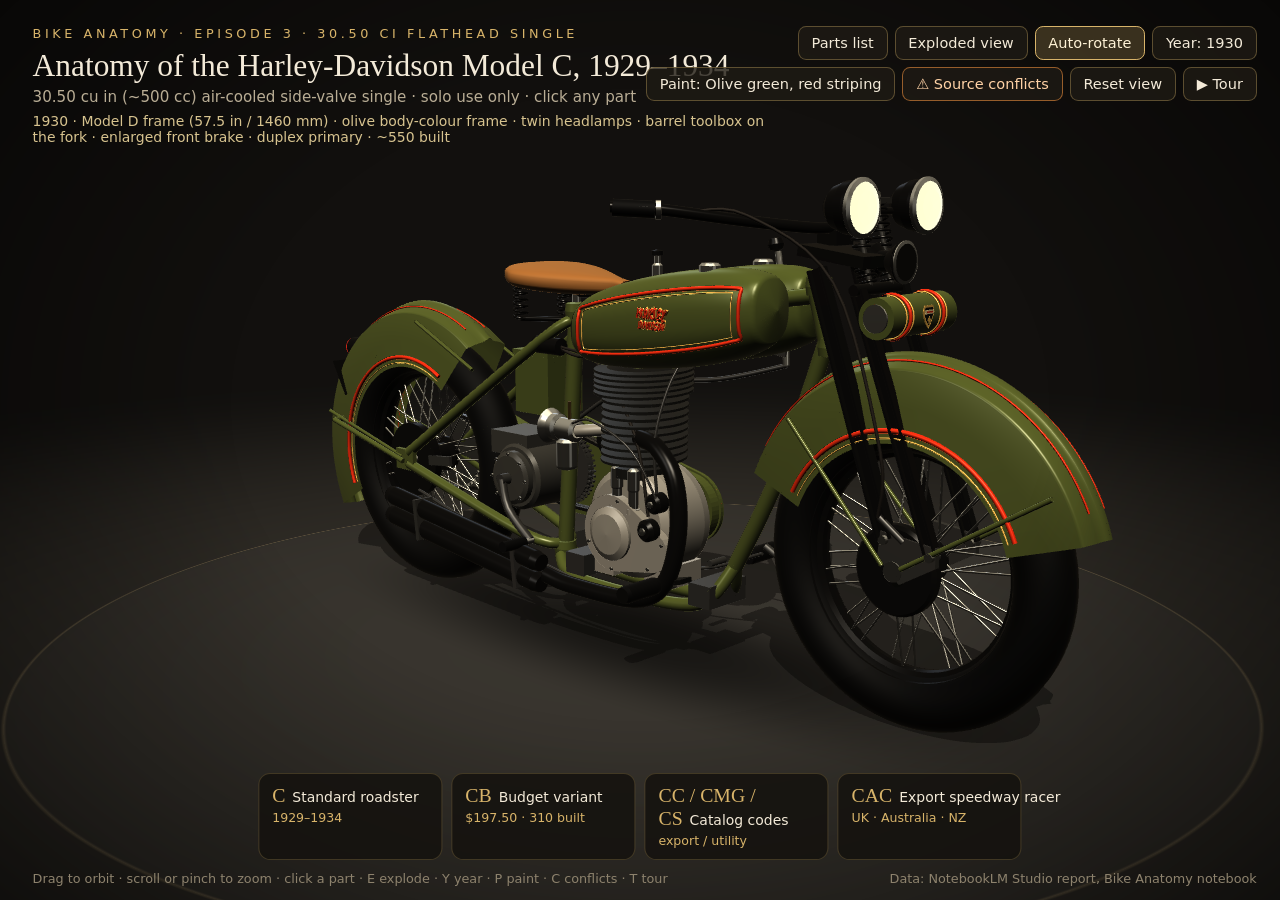
==== commit b7bae550: "Bring the Model C viewer in line with the 1930–34 bikes. The axle span is now 57.5 in, the tank grap" ====
--- a/bikes/model-c/index.html
+++ b/bikes/model-c/index.html
@@ -267,19 +267,23 @@
   work:['Worn fork rockers cause poor steering, wheel misalignment and instability under front braking. Inspect rocker pivot pins, bushings and springs.']},
  saddle:{sys:'frame',name:'“Ful-Floteing” saddle post',sec:'§1.4',specs:[
   'A long helical spring suspended inside the frame seat tube lets the saddle float vertically under load',
-  'With a rigid rear, rider comfort relied on tire deflection and this seat post']},
+  'With a rigid rear, rider comfort relied on tire deflection and this seat post'],
+  note:'Tan saddle for 1930–33. The 1934 museum bike has a black saddle, which this model uses for that year.'},
  boards:{sys:'frame',name:'Footrests',sec:'§1.2, §1.5, §1.8',specs:[
   '§1.8: “branded rubber footrests”',
   '§1.2 and §1.5 instead place the clutch pedal on the left footboard and the brake pedal on the right footboard'],
-  conf:['feet']},
+  conf:['feet'],
+  note:'1930–33 are plain rubber pegs. 1934 is shown with ribbed, lettered footboards.'},
  fwheel:{sys:'brakes',name:'Front wheel & tyre',sec:'§1.6, §3.1',specs:[
   'Heavy-gauge steel drop-center rim, standardised across the singles for 1930',
   '4.00 × 18 in tyre, interchangeable front and rear',
   'Replaced the narrower 19-inch tyres of earlier lightweights',
-  'The larger air volume acts as secondary suspension and protects the wire-spoked wheel']},
+  'The larger air volume acts as secondary suspension and protects the wire-spoked wheel'],
+  note:'Rims are black for 1930–33. The 1934 museum bike has silver-grey rims, drawn here as painted steel, not chrome.'},
  rwheel:{sys:'brakes',name:'Rear wheel & tyre',sec:'§1.6',specs:[
   'Steel drop-center rim with a 4.00 × 18 in tyre',
-  'Interchangeable with the front wheel']},
+  'Interchangeable with the front wheel'],
+  note:'Same rim finish as the front: black through 1933, silver-grey painted steel in 1934.'},
  fbrake:{sys:'brakes',name:'Front drum brake',sec:'§1.5',specs:[
   'Internal expanding mechanical drum brake, standard equipment',
   '1930: enlarged front drum introduced on both the 500 cc single and the 750 cc V-twin',
@@ -300,14 +304,14 @@
   'Period palettes with multi-tone options and contrasting hand-painted pinstriping',
   'A restored 1930 Model C (Alan Phillips, Australia) shows multi-shade green paint with dark accent striping',
   'Avoid high-gloss modern paint and over-chroming: bright chrome was non-existent on factory Model Cs'],
-  note:'The report names no factory colours and describes no tank lettering or emblems. The tank graphics shown per year follow period reference photos, not the report.'},
+  note:'The report names no factory colours and describes no tank lettering. From period photos: red Harley-Davidson script for 1930–32, an eagle with script for 1933, and a winged lettered badge on a gold field for 1934.'},
  ffender:{sys:'body',name:'Front fender',sec:'§1.7',specs:['Deeply crowned steel fender']},
  rfender:{sys:'body',name:'Rear fender',sec:'§1.7',specs:['Deeply crowned steel fender']},
  toolbox:{sys:'body',name:'Barrel toolbox',sec:'§1.7, §4',specs:[
   'Barrel-shaped toolbox introduced for the 1930 model year',
   'Mounted horizontally across the front spring fork legs',
   'Original examples are rare today'],
-  note:'The report describes only the 1930 barrel toolbox. For 1931–34 the model shows a frame-mounted box from period references, not from the report.'},
+  note:'The report describes only the 1930 barrel toolbox across the fork. For 1931–34 the model shows one box on the left of the seat tube, with a bar-and-shield decal. The separate 1930 battery box is not drawn again beside it.'},
  tail:{sys:'body',name:'Tail lamp',nodata:true},
  gen:{sys:'elec',name:'Auto-output generator',sec:'§1.8, §3.1',specs:[
   'Engine-driven generator charging a 6-volt system',
@@ -344,15 +348,17 @@
 const SUFFIXES='Not a Peashooter: the Model C is a 30.50 cu in side-valve utility single; the Peashooter was a 21 cu in OHV racer (report §2.2).';
 const YEARS=[1930,1931,1932,1933,1934];
 const YEAR_NOTES={
- 1930:'Model D frame (57.5 in) · enlarged front brake · duplex primary · twin headlamps · auto-output generator · barrel toolbox · CB introduced · ~550 built',
- 1931:'21 cu in singles dropped: the Model C is Harley’s only civilian single, sold mainly for export · single headlamp · ~350 built',
+ 1930:'Model D frame (57.5 in / 1460 mm) · olive body-colour frame · twin headlamps · barrel toolbox on the fork · enlarged front brake · duplex primary · ~550 built',
+ 1931:'Only civilian single, mainly for export · single headlamp · toolbox on the left of the seat tube · ~350 built',
  1932:'Output rises to 10.0 hp · the 350 cc single briefly returns at a reduced price · ~350 built',
- 1933:'Domestic production at historic lows; export, foreign police and commercial orders keep it alive · ~300 built',
- 1934:'Final year · 10.5 hp at 3,400 rpm (3,600 per export catalogs) · ~1,392 built · 4,472 in total, 1929–1934'
+ 1933:'Domestic production at historic lows; export, police and commercial orders keep it alive · eagle tank graphic · ~300 built',
+ 1934:'Final year · gold-olive body on a black frame · winged tank badge · black saddle · 10.5 hp · ~1,392 built · 4,472 total'
 };
-/* paint: the report names no factory colours. RGB values are approximations. */
+/* paint: the report names no factory colours. RGB values are approximations.
+   Frame colour is not collapsed to one answer: olive-frame for 1930, black-frame for 1934. */
 const PAINTS=[
- {id:'olive',name:'Olive green, red striping',years:'as on the reference photos; not named in the report',body:[0.27,0.31,0.14],frame:[0.27,0.31,0.14],tone:[0.72,0.14,0.05]},
+ {id:'olive',name:'Olive green, red striping',years:'1930 default: body-colour frame, as on Yesterdays 30C2177',body:[0.27,0.31,0.14],frame:[0.27,0.31,0.14],tone:[0.72,0.14,0.05]},
+ {id:'blackframe',name:'Gold-olive, black frame',years:'1934 default: museum C, and black-frame 1930–31 bikes',body:[0.46,0.38,0.14],frame:[0.045,0.042,0.038],tone:[0.55,0.36,0.10]},
  {id:'multi',name:'Multi-shade green, dark striping',years:'restored 1930 example, report §1.7',body:[0.22,0.32,0.16],frame:[0.12,0.19,0.10],tone:[0.05,0.08,0.045]}
 ];
 /* ------------------------------ params ------------------------------ */
@@ -469,7 +475,7 @@
    Units: metres. +X forward, +Y up, +Z = right side of the bike. Shapes follow the
    reference photos in reference-notes.md (1930 30C at Yesterdays and Old Bike Australasia,
    1931 C at Larson). Proportions are illustrative, not measured. */
-const F=[0.72,0.322,0], R=[-0.70,0.322,0];
+const F=[0.74,0.322,0], R=[-0.72,0.322,0]; // axle span 1.460 m = 57.5 in / 1460 mm
 const CR=[0.05,0.29,0];                 // crankshaft
 const B1=[0.05,0.405,0], A1=norm([0.03,1,0]); // the single cylinder, almost upright
 const TR=[-0.33,0.335,0];               // gearbox mainshaft
@@ -477,9 +483,10 @@
 const topTubeY=x=>S1[1]+(x-S1[0])/(H1[0]-S1[0])*(H1[1]-S1[1]);
 const Z=[0,0,1], XH=[1,0,0];
 
-function wheel(c){
+function wheel(c,rim){
+ const rimC=rim==='pale'?[0.62,0.63,0.60]:C.black; // 1934: painted silver-grey, not chrome
  col(C.rubber,MAT.MATTE);tube(circlePts(c,0.268,72),0.056,16,true);
- col(C.black,MAT.PAINT);latheAt(c,Z,[[0.232,-0.036],[0.223,-0.033],[0.218,-0.02],[0.207,-0.012],[0.205,0],[0.207,0.012],[0.218,0.02],[0.223,0.033],[0.232,0.036]],72,XH);
+ col(rimC,MAT.PAINT);latheAt(c,Z,[[0.232,-0.036],[0.223,-0.033],[0.218,-0.02],[0.207,-0.012],[0.205,0],[0.207,0.012],[0.218,0.02],[0.223,0.033],[0.232,0.036]],72,XH);
  col(C.black,MAT.PAINT);latheAt(c,Z,[[0.012,-0.062],[0.02,-0.062],[0.02,-0.05],[0.046,-0.045],[0.046,-0.034],[0.03,-0.03],[0.03,0.03],[0.046,0.034],[0.046,0.045],[0.02,0.05],[0.02,0.062],[0.012,0.062]],28,XH);
  col(C.nickel,MAT.CHROME);latheAt(c,Z,[[0,-0.076],[0.012,-0.076],[0.012,0.076],[0,0.076]],10,XH);
  for(let k=0;k<40;k++){const s=k%2?1:-1,a=k/40*TAU,b=a+0.4*((k>>1)%2?1:-1);
@@ -501,34 +508,98 @@
  return t=>{const x=lerp(x0,x1,t),e=Math.max(Math.pow(Math.max(Math.sin(Math.PI*clamp(t,0,1)),0),0.2),0.02);
   return {x,y:topTubeY(x)-0.042+0.004*(1-t),z:zc,w:0.084*e+0.0005,h:(0.094+0.01*(1-t))*e,e:2.4};};}
 function onSide(sec,t,k,side,off){const s=sec(t);const zz=s.w*Math.pow(Math.max(1-Math.pow(Math.abs(k),s.e),0),1/s.e);return [s.x,s.y+k*s.h,s.z+side*(zz+off)];}
-function tankBody(zc,side){const sec=tankSec(zc);
+function tankBody(zc,side,late){const sec=tankSec(zc);
  col(C.body,MAT.BODY);loft(44,44,sec);
- // panel outline: vermilion stripe edged in gold, following the tank edge (photos, 1930–31)
+ // panel outline following the tank edge. 1934 drops the vermilion box for a fine gold line.
  const loop=[];const t0=0.08,t1=0.9,k0=-0.62,k1=0.62;
  for(let i=0;i<=24;i++)loop.push(onSide(sec,lerp(t0,t1,i/24),k1,side,0.003));
  for(let i=1;i<=8;i++)loop.push(onSide(sec,t1,lerp(k1,k0,i/8),side,0.003));
  for(let i=1;i<=24;i++)loop.push(onSide(sec,lerp(t1,t0,i/24),k0,side,0.003));
  for(let i=1;i<8;i++)loop.push(onSide(sec,t0,lerp(k0,k1,i/8),side,0.003));
- col(C.red,MAT.STRIPE);tube(smooth(loop.concat([loop[0]]),2),0.0042,6,true);
- const loop2=[];for(let i=0;i<=24;i++)loop2.push(onSide(sec,lerp(t0+0.03,t1-0.03,i/24),k1-0.1,side,0.0032));
- for(let i=1;i<=8;i++)loop2.push(onSide(sec,t1-0.03,lerp(k1-0.1,k0+0.1,i/8),side,0.0032));
- for(let i=1;i<=24;i++)loop2.push(onSide(sec,lerp(t1-0.03,t0+0.03,i/24),k0+0.1,side,0.0032));
- for(let i=1;i<8;i++)loop2.push(onSide(sec,t0+0.03,lerp(k0+0.1,k1-0.1,i/8),side,0.0032));
- col(C.gold,MAT.PAINT);tube(loop2,0.0014,4,true);
+ if(late){col(C.gold,MAT.PAINT);tube(smooth(loop.concat([loop[0]]),2),0.0022,5,true);}
+ else{col(C.red,MAT.STRIPE);tube(smooth(loop.concat([loop[0]]),2),0.0042,6,true);
+  const loop2=[];for(let i=0;i<=24;i++)loop2.push(onSide(sec,lerp(t0+0.03,t1-0.03,i/24),k1-0.1,side,0.0032));
+  for(let i=1;i<=8;i++)loop2.push(onSide(sec,t1-0.03,lerp(k1-0.1,k0+0.1,i/8),side,0.0032));
+  for(let i=1;i<=24;i++)loop2.push(onSide(sec,lerp(t1-0.03,t0+0.03,i/24),k0+0.1,side,0.0032));
+  for(let i=1;i<8;i++)loop2.push(onSide(sec,t0+0.03,lerp(k0+0.1,k1-0.1,i/8),side,0.0032));
+  col(C.gold,MAT.PAINT);tube(loop2,0.0014,4,true);}
  const sc=sec(0.3);col(C.nickel,MAT.CHROME);latheAt([sc.x,sc.y+sc.h-0.006,zc+side*0.014],[0,1,0],[[0,0],[0.022,0],[0.022,0.012],[0.017,0.017],[0,0.018]],20);
  return sec;}
 function sprocketTeeth(c,r,n,z,sz){for(let i=0;i<n;i++){const a=i/n*TAU;obox([c[0]+r*Math.cos(a),c[1]+r*Math.sin(a),z],[Math.cos(a),Math.sin(a),0],[-Math.sin(a),Math.cos(a),0],0.008,sz,0.007);}}
 function chainLinks(path,step,w,h,t){for(const l of resample(path,step,true))obox(l.p,l.d,[-l.d[1],l.d[0],0],w,h,t);}
 function ibeam(a,b,depth,flange,t){const d=norm(sub(b,a)),p=[-d[1],d[0],0],L=len(sub(b,a)),c=lerp3(a,b,0.5);
  obox(c,d,p,L,depth,t);for(const s of [-1,1])obox(add(c,scl(p,s*depth/2)),d,p,L,t,flange);}
-function emblemAt(side,fn,t,k,s){const sec=tankSec(side*0.07);const pc=onSide(sec,t===undefined?0.47:t,k===undefined?0.05:k,side,0.0045);withXF(M4.mul(M4.cols([1,0,0],[0,1,0],[0,0,side],pc),M4.scale(s||1.3,s||1.3,1)),fn);}
-/* blocky stand-in for the red "HARLEY-DAVIDSON" tank lettering (15 glyph blocks on a gentle arc) */
-function scriptBlocks(){const txt='HARLEY-DAVIDSON';const n=txt.length;
- for(let i=0;i<n;i++){const ch=txt[i];const x=0.075-i*0.0107,y=0.004*Math.sin((i/(n-1))*Math.PI)+(i<6?0.008:-0.006)*(1-Math.abs(i-7)/7)*0;
-  if(ch==='-'){col(C.gold,MAT.PAINT);box(x,y,0.0006,0.007,0.0034,0.0012);col(C.red,MAT.PAINT);box(x,y,0.0012,0.0055,0.0022,0.0012);continue;}
-  const big=(i===0||i===7);const h=big?0.026:0.019;
-  col(C.gold,MAT.PAINT);box(x,y,0.0006,0.0094,h+0.003,0.0012);
-  col(C.red,MAT.PAINT);box(x-0.0025,y,0.0014,0.0028,h,0.0012);box(x+0.0025,y,0.0014,0.0028,h,0.0012);box(x,y+(i%3-1)*0.004,0.0014,0.007,0.0026,0.0012);}}
+function emblemAt(side,fn,t,k,s){const sec=tankSec(side*0.07);const pc=onSide(sec,t===undefined?0.46:t,k===undefined?0.02:k,side,0.0055);
+ const sc=s||1;withXF(M4.mul(M4.cols([side,0,0],[0,1,0],[0,0,side],pc),M4.scale(sc,sc,1)),fn);}
+/* red script with a gold edge. Local +x reads left-to-right on a side view. Tracking is tight. */
+const GLYPH={
+ H:{w:0.72,s:[[[0.06,0.02],[0.02,0.22],[0.08,0.55],[0.02,0.98],[0.16,0.86]],[[0.14,0.48],[0.34,0.58],[0.52,0.42]],[[0.48,0.04],[0.58,0.38],[0.50,0.98],[0.68,0.74]]]},
+ A:{w:0.60,s:[[[0.04,0.28],[0.14,0.06],[0.28,0.32],[0.18,0.64],[0.32,1.0],[0.48,0.52],[0.38,0.18],[0.54,0.04]],[[0.20,0.40],[0.40,0.34]]]},
+ R:{w:0.56,s:[[[0.06,0.02],[0.14,0.48],[0.06,1.02]],[[0.14,0.62],[0.36,0.98],[0.50,0.72],[0.28,0.48],[0.52,0.02]]]},
+ L:{w:0.38,s:[[[0.06,0.04],[0.16,0.20],[0.08,0.72],[0.02,1.14],[0.20,0.94]]]},
+ E:{w:0.50,s:[[[0.46,0.78],[0.26,1.02],[0.06,0.74],[0.16,0.48],[0.38,0.54],[0.20,0.28],[0.04,0.12],[0.28,0.0],[0.48,0.16]]]},
+ Y:{w:0.56,s:[[[0.02,1.02],[0.20,0.54],[0.14,0.14],[0.28,-0.22],[0.42,-0.02]],[[0.54,1.02],[0.30,0.50]]]},
+ D:{w:0.64,s:[[[0.08,0.02],[0.14,0.50],[0.06,1.0]],[[0.14,0.88],[0.40,1.02],[0.58,0.54],[0.46,0.12],[0.16,0.0]]]},
+ I:{w:0.28,s:[[[0.02,0.12],[0.14,0.02],[0.08,0.48],[0.16,1.0],[0.02,0.86]]]},
+ V:{w:0.52,s:[[[0.02,1.02],[0.18,0.36],[0.28,0.02],[0.42,0.46],[0.52,1.02]]]},
+ S:{w:0.48,s:[[[0.42,0.88],[0.22,1.02],[0.04,0.72],[0.18,0.50],[0.38,0.42],[0.46,0.18],[0.26,0.0],[0.04,0.14]]]},
+ O:{w:0.52,s:[[[0.26,1.02],[0.06,0.70],[0.10,0.24],[0.30,0.0],[0.48,0.26],[0.42,0.74],[0.24,1.02]]]},
+ N:{w:0.60,s:[[[0.06,0.02],[0.12,0.52],[0.06,1.02]],[[0.12,0.82],[0.28,0.34],[0.42,0.02]],[[0.36,0.14],[0.48,0.54],[0.42,1.02]]]}
+};
+function hdScript(scH,scD,goldOnly){
+ const gap=0.12;
+ const line=(text,sc,yBase)=>{
+  let width=0;const items=[];
+  for(const ch of text){const g=GLYPH[ch];if(!g)continue;items.push([g,width]);width+=(g.w+gap)*sc;}
+  const x0=-width/2;
+  for(const pass of (goldOnly?[0]:[0,1])){
+   col(pass?C.red:C.gold,MAT.PAINT);
+   const rad=sc*(pass?0.145:0.230), z=pass?0.0026:0.0008;
+   for(const [g,gx] of items)for(const stroke of g.s){
+    const pts=stroke.map(([px,py])=>[x0+gx+(px+py*0.20)*sc, yBase+py*sc, z]);
+    tube(pts.length>=3?smooth(pts,3):pts, Math.max(rad,0.00105), 4, false, true);}}
+ };
+ line('HARLEY',scH,scD*0.42);line('DAVIDSON',scD,-scD*1.05);}
+/* bar-and-shield in local XY, proud along +Z */
+function barAndShield(sc){sc=sc||1;withXF(M4.scale(sc,sc,1),()=>{
+ const shield=[[-0.016,0.022],[0.016,0.022],[0.020,0.010],[0.016,-0.002],[0.008,-0.016],[0,-0.024],[-0.008,-0.016],[-0.016,-0.002],[-0.020,0.010]];
+ col(C.gold,MAT.PAINT);extrude(shield,0,0.0014);
+ const inner=shield.map(([x,y])=>[x*0.78,y*0.76+0.001]);
+ col(C.black,MAT.PAINT);extrude(inner,0.0012,0.0024);
+ col(C.cream,MAT.PAINT);box(0,0.009,0.0030,0.030,0.008,0.0011);
+ col(C.red,MAT.PAINT);box(0,0.009,0.0036,0.022,0.003,0.0008);
+ col(C.gold,MAT.PAINT);extrude([[0,0.001],[0.006,-0.007],[0,-0.015],[-0.006,-0.007]],0.0026,0.0034);});}
+/* 1933 Art Deco eagle, wings spread, beak to the front of the wordmark */
+function eagle(){
+ col(C.gold,MAT.CHROME);
+ extrude([[0.004,0.008],[0.052,0.032],[0.058,0.016],[0.010,0.000]],0,0.0018);
+ extrude([[-0.004,0.008],[-0.052,0.032],[-0.058,0.016],[-0.010,0.000]],0,0.0018);
+ extrude([[0.008,0.002],[0.046,0.008],[0.040,-0.010],[0.006,-0.006]],0,0.0016);
+ extrude([[-0.008,0.002],[-0.046,0.008],[-0.040,-0.010],[-0.006,-0.006]],0,0.0016);
+ extrude([[0,0.020],[0.010,0.006],[0.007,-0.016],[0,-0.030],[-0.007,-0.016],[-0.010,0.006]],0,0.0024);
+ extrude([[0.004,0.016],[0.012,0.026],[0.018,0.018],[0.008,0.010]],0,0.0022);
+ extrude([[0.014,0.022],[0.030,0.018],[0.014,0.012]],0,0.0020);
+ extrude([[-0.006,-0.018],[0.006,-0.018],[0.004,-0.038],[0,-0.042],[-0.004,-0.038]],0,0.0016);
+ col(C.black,MAT.PAINT);box(0.012,0.020,0.0024,0.0032,0.0032,0.0008);}
+/* 1934 winged diamond on a gold field, with the script under the diamond */
+function wingedBadge(){
+ const ell=[];for(let i=0;i<32;i++){const a=i/32*TAU;ell.push([0.062*Math.cos(a),0.046*Math.sin(a)]);}
+ col([0.82,0.64,0.24],MAT.PAINT);extrude(ell,0,0.0013);
+ col(C.black,MAT.PAINT);
+ const edge=[];for(let i=0;i<40;i++){const a=i/40*TAU;edge.push([0.060*Math.cos(a),0.044*Math.sin(a),0.0015]);}
+ tube(edge,0.0015,4,true);
+ extrude([[0.012,0.006],[0.054,0.024],[0.060,0.010],[0.014,0.000]],0.0014,0.0026);
+ extrude([[-0.012,0.006],[-0.054,0.024],[-0.060,0.010],[-0.014,0.000]],0.0014,0.0026);
+ extrude([[0.014,-0.002],[0.048,0.004],[0.054,-0.010],[0.012,-0.008]],0.0014,0.0024);
+ extrude([[-0.014,-0.002],[-0.048,0.004],[-0.054,-0.010],[-0.012,-0.008]],0.0014,0.0024);
+ col(C.gold,MAT.PAINT);
+ extrude([[0.014,0.008],[0.048,0.020],[0.052,0.010],[0.016,0.002]],0.0024,0.0032);
+ extrude([[-0.014,0.008],[-0.048,0.020],[-0.052,0.010],[-0.016,0.002]],0.0024,0.0032);
+ col(C.cream,MAT.PAINT);extrude([[0,0.030],[0.016,0.008],[0,-0.014],[-0.016,0.008]],0.0028,0.0038);
+ col(C.red,MAT.PAINT);extrude([[0,0.024],[0.011,0.008],[0,-0.008],[-0.011,0.008]],0.0036,0.0046);
+ col(C.black,MAT.PAINT);box(0,0.008,0.0050,0.020,0.0055,0.0009);
+ col(C.gold,MAT.CHROME);box(0,0.008,0.0055,0.016,0.0016,0.0006);
+ withXF(M4.trans(0,-0.024,0.0032),()=>hdScript(0.0095,0.0068,false));}
 const BUILD={
  frame(){col(C.body,MAT.FRAME);const r=0.0165;
   tube([H1,H2],0.024,16);
@@ -537,18 +608,18 @@
   tube(smooth([add(H2,[-0.01,0.012,0]),[0.45,0.53,0],[0.37,0.36,0],[0.30,0.23,0]],6),r*1.05,12);
   for(const s of [-1,1]){
    tube(smooth([[0.30,0.23,0],[0.25,0.15,s*0.04],[0.12,0.125,s*0.05],[-0.14,0.125,s*0.05],[-0.22,0.155,s*0.02]],6),r*0.9,12);
-   tube(smooth([[-0.185,0.715,0],[-0.24,0.67,s*0.05],[-0.69,0.345,s*0.088]],5),r*0.8,10);
-   tube(smooth([[-0.225,0.18,0],[-0.30,0.2,s*0.06],[-0.69,0.315,s*0.088]],5),r*0.8,10);
-   obox([-0.70,0.326,s*0.09],[1,0,0],[0,1,0],0.07,0.052,0.012);}
+   tube(smooth([[-0.185,0.715,0],[-0.24,0.67,s*0.05],[R[0]+0.01,0.345,s*0.088]],5),r*0.8,10);
+   tube(smooth([[-0.225,0.18,0],[-0.30,0.2,s*0.06],[R[0]+0.01,0.315,s*0.088]],5),r*0.8,10);
+   obox([R[0],0.326,s*0.09],[1,0,0],[0,1,0],0.07,0.052,0.012);}
   tube([S1,S2],0.019,14);
   for(const p of [H1,H2,S1,[-0.225,0.17,0]])latheAt(add(p,[0,-0.022,0]),[0,1,0],[[0,0],[0.025,0.005],[0.027,0.022],[0.025,0.04],[0,0.045]],14);
   // engine plates
   col(C.park,MAT.ALU);obox([0.25,0.165,0],[1,0,0],[0,1,0],0.06,0.05,0.12);obox([-0.13,0.16,0],[1,0,0],[0,1,0],0.06,0.05,0.12);},
- fork(){for(const z of [-0.07,0.07]){col(C.black,MAT.PAINT);
-   ibeam([0.545,0.87,z],[0.70,0.38,z],0.028,0.022,0.005);
-   ibeam([0.640,0.835,z],[0.800,0.365,z],0.022,0.018,0.005);
-   col(C.park,MAT.ALU);withXF(M4.trans(0,0,z),()=>extrude([[0.69,0.395],[0.81,0.383],[0.81,0.345],[0.735,0.30],[0.685,0.345]],-0.006,0.006));
-   col(C.nickel,MAT.CHROME);for(const p of [[0.70,0.38],[0.80,0.365]])cylAB([p[0],p[1],z-0.015],[p[0],p[1],z+0.015],0.009,10);}
+ fork(){const x=F[0];for(const z of [-0.07,0.07]){col(C.black,MAT.PAINT);
+   ibeam([0.545,0.87,z],[x-0.02,0.38,z],0.028,0.022,0.005);
+   ibeam([0.640,0.835,z],[x+0.08,0.365,z],0.022,0.018,0.005);
+   col(C.park,MAT.ALU);withXF(M4.trans(0,0,z),()=>extrude([[x-0.03,0.395],[x+0.09,0.383],[x+0.09,0.345],[x+0.015,0.30],[x-0.035,0.345]],-0.006,0.006));
+   col(C.nickel,MAT.CHROME);for(const p of [[x-0.02,0.38],[x+0.08,0.365]])cylAB([p[0],p[1],z-0.015],[p[0],p[1],z+0.015],0.009,10);}
   col(C.black,MAT.PAINT);cylAB([0.64,0.835,-0.085],[0.64,0.835,0.085],0.011,10);
   obox([0.585,0.895,0],[1,-0.12,0],[0.12,1,0],0.15,0.022,0.17);obox([0.535,0.925,0],[1,0,0],[0,1,0],0.045,0.028,0.055);
   for(const z of [-0.034,0.034]){col(C.park,MAT.ALU);tube([[0.642,0.84,z],[0.60,1.0,z]],0.0055,8);
@@ -580,16 +651,18 @@
   col(C.park,MAT.ALU);tube(smooth([[0.165,0.38,0.1],[0.16,0.5,0.1],[0.17,0.62,0.06],[0.19,0.70,0.0]],5),0.0035,6);
   tube(smooth([[0.18,0.36,0.11],[0.12,0.47,0.13],[0.0,0.52,0.13],[-0.07,0.505,0.12]],5),0.0028,6);},
  toolbox(k){if(k==='fork'){ // 1930: cylindrical tool box across the front of the fork
-   const a=[0.705,0.79,-0.105],b=[0.705,0.79,0.105];col(C.body,MAT.BODY);cylAB(a,b,0.038,24);
-   col(C.red,MAT.STRIPE);for(const z of [-0.055,0.055])tube(circlePts([0,0,0],0.0385,32).map(p=>[0.705+p[0],0.79+p[1],z]),0.003,5,true);
-   col(C.gold,MAT.PAINT);for(const z of [-0.064,-0.046,0.046,0.064])tube(circlePts([0,0,0],0.0386,32).map(p=>[0.705+p[0],0.79+p[1],z]),0.0011,4,true);
-   col(C.cream,MAT.PAINT);obox([0.7435,0.79,0],[0,1,0],[0,0,1],0.04,0.03,0.002);col(C.red,MAT.PAINT);obox([0.7445,0.80,0],[0,1,0],[0,0,1],0.012,0.026,0.0016);
-   col(C.nickel,MAT.CHROME);for(const s of [-1,1])disc([0.705,0.79,s*0.105],[0,0,s],0.026,0.004,16);
+   const cx=0.705,cy=0.79;col(C.body,MAT.BODY);cylAB([cx,cy,-0.105],[cx,cy,0.105],0.038,28);
+   const ring=(z,r,rad,rgb,mat)=>{col(rgb,mat);tube(circlePts([0,0,0],r,48).map(p=>[cx+p[0],cy+p[1],z]),rad,6,true);};
+   for(const s of [-1,1]){ring(s*0.066,0.0396,0.0017,C.gold,MAT.PAINT);ring(s*0.055,0.0404,0.0038,C.red,MAT.STRIPE);ring(s*0.044,0.0396,0.0017,C.gold,MAT.PAINT);}
+   withXF(M4.cols([0,0,-1],[0,1,0],[1,0,0],[cx+0.041,cy,0]),()=>barAndShield(0.92));
+   col(C.nickel,MAT.CHROME);for(const s of [-1,1])disc([cx,cy,s*0.105],[0,0,s],0.026,0.004,16);
    col(C.black,MAT.PAINT);for(const s of [-1,1])obox([0.68,0.815,s*0.07],[1,0.6,0],[0,0,1],0.05,0.012,0.008);}
-  else{ // 1931 on: tool box on the right, behind the seat tube
-   const o=[-0.40,0.56,0.1];col(C.body,MAT.BODY);withXF(M4.trans(0,0,0),()=>extrude([[-0.33,0.62],[-0.47,0.62],[-0.47,0.52],[-0.40,0.49],[-0.33,0.53]],0.075,0.125));
-   col(C.red,MAT.STRIPE);tube([[-0.335,0.612,0.1265],[-0.465,0.612,0.1265],[-0.465,0.527,0.1265],[-0.40,0.498,0.1265],[-0.335,0.535,0.1265]],0.0026,4,true);
-   col(C.nickel,MAT.CHROME);latheAt([-0.40,0.58,0.126],Z,[[0,0],[0.008,0],[0.008,0.006],[0,0.007]],10,XH);}},
+  else{ // 1931–34: one box on the left of the seat tube. 1930 keeps the fork barrel only.
+   const poly=[[-0.33,0.62],[-0.47,0.62],[-0.47,0.52],[-0.40,0.49],[-0.33,0.53]];
+   col(C.body,MAT.BODY);extrude(poly,-0.172,-0.100);
+   col(C.red,MAT.STRIPE);tube([[-0.335,0.612,-0.1735],[-0.465,0.612,-0.1735],[-0.465,0.527,-0.1735],[-0.40,0.498,-0.1735],[-0.335,0.535,-0.1735]],0.0024,4,true);
+   col(C.nickel,MAT.CHROME);latheAt([-0.40,0.575,-0.172],[0,0,-1],[[0,0],[0.008,0],[0.008,0.006],[0,0.007]],10,XH);
+   withXF(M4.cols([-1,0,0],[0,1,0],[0,0,-1],[-0.40,0.555,-0.174]),()=>barAndShield(1.05));}},
  bars(){const half=s=>[[0.30,0.985,s*0.37],[0.37,0.98,s*0.31],[0.46,0.96,s*0.19],[0.53,0.945,s*0.07],[0.54,0.945,0]];
   col(C.black,MAT.PAINT);tube(smooth(half(-1).concat(half(1).reverse().slice(1)),6),0.011,10,false,true);
   col(C.rubber,MAT.MATTE);for(const s of [-1,1])tube([[0.303,0.984,s*0.367],[0.36,0.98,s*0.315]],0.016,12);
@@ -625,10 +698,10 @@
  exhaust(k){col(C.black,MAT.PAINT);
   const pipe=[[0.10,0.49,0.085],[0.165,0.48,0.1],[0.225,0.42,0.11],[0.24,0.31,0.115],[0.21,0.2,0.122],[0.13,0.148,0.13],[-0.06,0.14,0.135],[-0.14,0.15,0.14]];
   tube(smooth(pipe,6),0.019,12);
-  if(k==='twin'){ // 1930: two parallel silencer tubes ("4-pipe" muffler) running back to the rear axle
-   for(const dy of [-0.024,0.026]){const a=[-0.15,0.15+dy,0.145],b=[-0.66,0.215+dy,0.145];latheAt(a,sub(b,a),[[0,0],[0.02,0],[0.024,0.02],[0.024,0.5],[0.02,0.515],[0,0.517]],20);}
+  if(k==='twin'){ // 1930: two parallel silencer tubes ("4-pipe" muffler) running back to the rear axle. Black, not chrome.
+   for(const dy of [-0.024,0.026]){const a=[-0.15,0.15+dy,0.145],b=[R[0]+0.04,0.215+dy,0.145];latheAt(a,sub(b,a),[[0,0],[0.02,0],[0.024,0.02],[0.024,0.55],[0.02,0.568],[0,0.572]],20);}
    col(C.park,MAT.ALU);for(const x of [-0.22,-0.58]){const t=(x+0.15)/(-0.51),y=lerp(0.15,0.215,t);obox([x,y,0.145],[1,0.12,0],[0,1,0],0.012,0.1,0.054);}}
-  else{ // 1931 on: single long pipe muffler
+  else{ // 1931 on: single long pipe muffler, still black (chrome on Larson is a later repaint)
    const a=[-0.15,0.152,0.145],b=[-0.72,0.235,0.145];latheAt(a,sub(b,a),[[0,0],[0.02,0],[0.034,0.04],[0.034,0.5],[0.028,0.54],[0.014,0.56],[0.014,0.578],[0,0.578]],24);
    col(C.park,MAT.ALU);for(const x of [-0.25,-0.6]){const t=(x+0.15)/(-0.57),y=lerp(0.152,0.235,t);latheAt([x,y,0.145],sub(b,a),[[0.037,-0.006],[0.037,0.006]],20);}}},
  gen(){const o=[-0.088,0.445,-0.012];col(C.black,MAT.PAINT);latheAt(o,[0,0,-1],[[0,0],[0.042,0],[0.046,0.008],[0.046,0.13],[0.04,0.138],[0,0.14]],32,XH);
@@ -639,7 +712,12 @@
   col(C.nickel,MAT.CHROME);latheAt([0.15,0.30,0.127],Z,[[0,0],[0.008,0],[0.008,0.005],[0,0.006]],10,XH);
   col(C.black,MAT.PAINT);latheAt([-0.27,0.655,0.04],[1,0,0],[[0,0],[0.02,0],[0.02,0.08],[0,0.082]],16);
   col(C.fabric,MAT.MATTE);tube(smooth([[-0.19,0.655,0.04],[-0.05,0.63,0.06],[0.10,0.5,0.1],[0.15,0.33,0.11]],5),0.0035,6);},
- battery(){col(C.body,MAT.BODY);obox([-0.31,0.555,-0.03],[1,0,0],[0,1,0],0.115,0.14,0.11);obox([-0.31,0.629,-0.03],[1,0,0],[0,1,0],0.123,0.012,0.118);
+ battery(k){if(k==='terms'){ // 1931–34: the left toolbox is the box; only the terminals stay
+   col(C.nickel,MAT.CHROME);
+   latheAt([-0.36,0.622,-0.136],[0,1,0],[[0,0],[0.006,0],[0.006,0.012],[0,0.014]],8);
+   latheAt([-0.44,0.622,-0.136],[0,1,0],[[0,0],[0.006,0],[0.006,0.012],[0,0.014]],8);
+   col(C.red,MAT.PAINT);cylAB([-0.36,0.634,-0.136],[-0.44,0.634,-0.136],0.002,6);return;}
+  col(C.body,MAT.BODY);obox([-0.31,0.555,-0.03],[1,0,0],[0,1,0],0.115,0.14,0.11);obox([-0.31,0.629,-0.03],[1,0,0],[0,1,0],0.123,0.012,0.118);
   col(C.red,MAT.STRIPE);tube([[-0.36,0.49,-0.0855],[-0.26,0.49,-0.0855],[-0.26,0.62,-0.0855],[-0.36,0.62,-0.0855]],0.0022,4,true);
   col(C.cream,MAT.PAINT);obox([-0.31,0.56,-0.0862],[1,0,0],[0,1,0],0.032,0.05,0.0014);col(C.red,MAT.PAINT);obox([-0.31,0.575,-0.0872],[1,0,0],[0,1,0],0.028,0.01,0.0012);},
  gear(){col([0.20,0.20,0.19],MAT.PAINT);latheAt(TR,Z,[[0,-0.062],[0.072,-0.062],[0.08,-0.054],[0.08,0.054],[0.072,0.062],[0,0.062]],36,XH);
@@ -678,40 +756,37 @@
   col(C.nickel,MAT.CHROME);disc([c1[0],c1[1],z-0.003],Z,0.036,0.006,24);disc([c2[0],c2[1],z-0.003],Z,0.09,0.006,48);
   sprocketTeeth(c1,0.039,16,z,0.006);sprocketTeeth(c2,0.094,38,z,0.006);
   col(C.chain,MAT.CHROME);chainLinks(beltPath(c1,0.044,c2,0.099,0.004,z),0.0158,0.0148,0.009,0.014);},
- saddle(){col(C.leather,MAT.MATTE);loft(36,36,t=>{const x=lerp(-0.02,-0.33,t),e=Math.pow(Math.max(Math.sin(Math.PI*clamp(t*0.92+0.04,0,1)),0),0.3);
+ saddle(k){col(k==='black'?[0.07,0.066,0.06]:C.leather,MAT.MATTE);loft(36,36,t=>{const x=lerp(-0.02,-0.33,t),e=Math.pow(Math.max(Math.sin(Math.PI*clamp(t*0.92+0.04,0,1)),0),0.3);
    return {x,y:0.80+0.02*t*t,z:0,w:(0.03+0.115*Math.pow(clamp((t-0.1)/0.7,0,1),0.9))*Math.max(e,0.03),h:(0.022+0.012*t)*Math.max(e,0.05),e:3};});
   col(C.black,MAT.PAINT);tube(smooth([[0.0,0.755,0],[-0.02,0.78,0],[-0.18,0.775,0],[-0.29,0.785,0]],5),0.008,8);
   for(const s of [-1,1]){helix([-0.295,0.715,s*0.068],[-0.295,0.79,s*0.068],0.016,5,0.0032);tube([[-0.18,0.715,0],[-0.295,0.715,s*0.068]],0.006,8);}
   col(C.nickel,MAT.CHROME);cylAB([-0.18,0.70,0],[-0.18,0.78,0],0.0105,12);latheAt([-0.18,0.72,0],[0,1,0],[[0.022,0],[0.022,0.014],[0.012,0.019]],16);},
- boards(){for(const s of [-1,1]){col(C.park,MAT.ALU);tube([[0.21,0.20,s*0.06],[0.21,0.20,s*0.15]],0.009,8);
-   col(C.rubber,MAT.MATTE);latheAt([0.21,0.20,s*0.15],[0,0,s],[[0,0],[0.017,0],[0.019,0.01],[0.019,0.09],[0.017,0.1],[0,0.1]],14,XH);}},
- fwheel(){wheel(F);},
- rwheel(){wheel(R);},
+ boards(k){for(const s of [-1,1]){col(C.park,MAT.ALU);tube([[0.18,0.198,s*0.055],[0.18,0.198,s*0.105]],0.008,8);
+   if(k!=='ribbed'){col(C.rubber,MAT.MATTE);latheAt([0.21,0.20,s*0.15],[0,0,s],[[0,0],[0.017,0],[0.019,0.01],[0.019,0.09],[0.017,0.1],[0,0.1]],14,XH);continue;}
+   const zc=s*0.148;col(C.rubber,MAT.MATTE);box(0.16,0.198,zc,0.20,0.011,0.050);
+   latheAt([0.26,0.198,zc],[1,0,0],[[0.025,-0.004],[0.025,0.005],[0.018,0.007],[0,0.007]],12);
+   latheAt([0.06,0.198,zc],[-1,0,0],[[0.025,-0.004],[0.025,0.005],[0.018,0.007],[0,0.007]],12);
+   col([0.10,0.095,0.09],MAT.MATTE);for(let i=0;i<7;i++)box(0.078+i*0.027,0.206,zc,0.009,0.004,0.042);
+   const xAx=s>0?[1,0,0]:[-1,0,0], yAx=s>0?[0,0,-1]:[0,0,1];
+   withXF(M4.cols(xAx,yAx,[0,1,0],[0.16,0.214,zc]),()=>hdScript(0.0064,0.0046,true));}},
+ fwheel(k){wheel(F,k);},
+ rwheel(k){wheel(R,k);},
  fbrake(){col(C.black,MAT.PAINT);latheAt(F,Z,[[0.03,0.046],[0.082,0.046],[0.088,0.05],[0.088,0.066],[0.082,0.072],[0.03,0.072]],40,XH);
   col(C.park,MAT.ALU);tube([[F[0]+0.02,F[1]+0.06,0.074],[F[0]-0.03,F[1]+0.10,0.08]],0.007,8);
   col(C.nickel,MAT.CHROME);disc([F[0],F[1],0.072],Z,0.02,0.006,14);
-  col(C.fabric,MAT.MATTE);tube(smooth([[F[0]-0.03,F[1]+0.10,0.085],[0.70,0.55,0.1],[0.62,0.85,0.12],[0.48,0.97,0.2],[0.40,0.975,0.27]],6),0.0035,6);
+  col(C.fabric,MAT.MATTE);tube(smooth([[F[0]-0.03,F[1]+0.10,0.085],[F[0]-0.02,0.55,0.1],[0.62,0.85,0.12],[0.48,0.97,0.2],[0.40,0.975,0.27]],6),0.0035,6);
   col(C.park,MAT.ALU);tube(smooth([[0.40,0.978,0.27],[0.36,0.985,0.31],[0.32,0.98,0.345]],3),0.0042,6);},
  rbrake(){col(C.black,MAT.PAINT);latheAt(R,Z,[[0.03,0.046],[0.09,0.046],[0.094,0.05],[0.094,0.07],[0.03,0.07]],40,XH);
   col(C.park,MAT.ALU);obox([R[0]+0.11,R[1]+0.012,0.068],[1,0.1,0],[0,1,0],0.085,0.024,0.008);
   col(C.park,MAT.ALU);tube(smooth([[R[0]+0.03,R[1]-0.075,0.075],[-0.4,0.19,0.09],[0.0,0.13,0.095],[0.22,0.19,0.1]],6),0.0045,6);
   col(C.rubber,MAT.MATTE);obox([0.235,0.205,0.105],[1,0.25,0],[0,1,0],0.04,0.01,0.034);},
- tank(){tankBody(0.07,1);},
- oiltank(){const sec=tankBody(-0.07,-1);const s=sec(0.78);col(C.nickel,MAT.CHROME);latheAt([s.x,s.y+s.h-0.01,-0.04],[0,1,0],[[0.012,0],[0.012,0.045],[0.007,0.05],[0.007,0.065]],14);
+ tank(k){tankBody(0.07,1,k==='late');},
+ oiltank(k){const sec=tankBody(-0.07,-1,k==='late');const s=sec(0.78);col(C.nickel,MAT.CHROME);latheAt([s.x,s.y+s.h-0.01,-0.04],[0,1,0],[[0.012,0],[0.012,0.045],[0.007,0.05],[0.007,0.065]],14);
   col(C.black,MAT.PAINT);latheAt([s.x,s.y+s.h+0.055,-0.04],[0,1,0],[[0,0],[0.013,0.002],[0.013,0.011],[0,0.015]],14);},
- graphics(k,side){emblemAt(side,()=>{
-  if(k==='script')scriptBlocks();
-  else if(k==='bird'){ // stylised Art Deco bird
-   col(C.gold,MAT.CHROME);extrude([[0.062,0.004],[0.03,0.014],[-0.02,0.012],[-0.055,0.004],[-0.05,-0.004],[0.0,-0.008],[0.045,-0.004]],0,0.0016);
-   extrude([[0.02,0.011],[-0.035,0.058],[-0.05,0.054],[-0.022,0.012]],0,0.0018);
-   extrude([[0.008,0.012],[-0.05,0.04],[-0.062,0.034],[-0.03,0.01]],0,0.0014);
-   extrude([[0.0,-0.006],[-0.045,-0.03],[-0.056,-0.026],[-0.025,-0.004]],0,0.0016);
-   col(C.red,MAT.PAINT);extrude([[0.074,0.003],[0.06,0.008],[0.058,-0.002]],0,0.0022);}
-  else{ // diamond logo with Art Deco bars
-   col(C.cream,MAT.PAINT);extrude([[0.058,0],[0,0.034],[-0.058,0],[0,-0.034]],0,0.0016);
-   col(C.red,MAT.PAINT);extrude([[0.048,0],[0,0.027],[-0.048,0],[0,-0.027]],0,0.0022);
-   col(C.black,MAT.PAINT);box(0,0,0.0024,0.07,0.012,0.0012);col(C.gold,MAT.CHROME);box(0,0,0.0029,0.064,0.0018,0.0009);
-   for(let i=0;i<3;i++){col(C.cream,MAT.PAINT);box(-0.09-i*0.02,0.0,0.0008,0.012,0.05-i*0.012,0.0016);}}});},
+ graphics(k,side){
+  if(k==='script')emblemAt(side,()=>hdScript(0.020,0.014,false),0.46,0.02,1);
+  else if(k==='bird')emblemAt(side,()=>{withXF(M4.trans(0,0.030,0),()=>hdScript(0.0115,0.0082,false));withXF(M4.trans(0,-0.010,0),()=>eagle());},0.48,0.04,1);
+  else emblemAt(side,()=>wingedBadge(),0.47,0.02,1);},
  ffender(){fender(F,0.30,2.78,0.36,0.072);col(C.body,MAT.FRAME);for(const s of [-1,1]){tube([[F[0]+0.36*Math.cos(0.55),F[1]+0.36*Math.sin(0.55),s*0.073],[F[0]+0.02,F[1]+0.01,s*0.082]],0.005,6);
    tube([[F[0]+0.36*Math.cos(2.35),F[1]+0.36*Math.sin(2.35),s*0.073],[F[0]-0.02,F[1]+0.01,s*0.082]],0.005,6);}},
  rfender(){fender(R,0.95,3.62,0.36,0.08);col(C.body,MAT.FRAME);
@@ -730,7 +805,14 @@
  horn:{keys:['twin','single'],pick:y=>y<1931?'twin':'single'},
  toolbox:{keys:['fork','rear'],pick:y=>y<1931?'fork':'rear'},
  exhaust:{keys:['twin','single'],pick:y=>y<1931?'twin':'single'},
- graphics:{keys:['script','bird','diamond'],pick:y=>y<1933?'script':(y===1933?'bird':'diamond')}
+ graphics:{keys:['script','bird','diamond'],pick:y=>y<1933?'script':(y===1933?'bird':'diamond')},
+ tank:{keys:['early','late'],pick:y=>y<1934?'early':'late'},
+ oiltank:{keys:['early','late'],pick:y=>y<1934?'early':'late'},
+ battery:{keys:['cell','terms'],pick:y=>y<1931?'cell':'terms'},
+ saddle:{keys:['tan','black'],pick:y=>y===1934?'black':'tan'},
+ boards:{keys:['plain','ribbed'],pick:y=>y===1934?'ribbed':'plain'},
+ fwheel:{keys:['black','pale'],pick:y=>y===1934?'pale':'black'},
+ rwheel:{keys:['black','pale'],pick:y=>y===1934?'pale':'black'}
 };
 const EX={
  cyl:[0.0,0.2,0.16], crank:[0,-0.06,0], valves:[0.06,-0.02,0.36], carb:[-0.06,0.12,0.48], exhaust:[0.0,-0.07,0.42],
@@ -828,7 +910,9 @@
 let explodeTarget=Q.get('explode')==='1'?1:0,explodeCur=explodeTarget,autoRotate=true,lastInput=-1e9,selected=null,hovered=null,variantSel=null,lensShift=0,lensGoal=0,confOpen=false;
 if(explodeTarget){cam.dist=goal.dist=4.8;cam.t=goal.t=[0.02,0.6,0];}
 let year=YEARS.includes(+Q.get('year'))?+Q.get('year'):1930;
-let paintIdx=Math.max(0,PAINTS.findIndex(p=>p.id===(Q.get('paint')||'olive')));
+const paintWant=Q.get('paint')||(year===1934?'blackframe':'olive');
+let paintIdx=PAINTS.findIndex(p=>p.id===paintWant);if(paintIdx<0)paintIdx=0;
+let paintChosen=Q.has('paint');
 const curPaint={body:PAINTS[paintIdx].body.slice(),frame:PAINTS[paintIdx].frame.slice(),tone:PAINTS[paintIdx].tone.slice()};
 let W=1,H=1,DPR=1;
 function resize(){const r=stage.getBoundingClientRect();W=Math.max(1,Math.round(r.width));H=Math.max(1,Math.round(r.height));DPR=Math.min(window.devicePixelRatio||1,2);
@@ -885,7 +969,7 @@
  <ul><li>Shown wherever they apply: in the part panels and here. Nothing is silently resolved.</li></ul>${CONF_ORDER.map(id=>confHTML(id,false)).join('')}<div class="src">Source: Studio report §1.1–1.8, §2.3, §3.1, §3.2</div>`;}
 function yearsHTML(y,o){o=o||{};return `${o.noX?'':'<button class="x" aria-label="Close">×</button>'}<div class="chip" style="color:${SYS.body.col}">Year by year · report §2.3, §1.8</div><h2>Six years of a Depression single</h2>
  ${YEARS.map(Y=>`<div class="yr${Y===y?' on':(Y<y?' past':'')}"><b>${Y}</b><span>${esc(YEAR_NOTES[Y])}</span></div>`).join('')}
- <div class="note">1929 debut (1,570 built) on the lighter 350 frame is not modelled. Paint: ${esc(PAINTS[paintIdx].name)} (${esc(PAINTS[paintIdx].years)}). Colours approximated; the report names no factory colours.</div>`;}
+ <div class="note">1929 debut (1,570 built) on the lighter 350 frame is not modelled. 1930 keeps the olive body-colour frame; 1934 opens on gold-olive with a black frame. Paint: ${esc(PAINTS[paintIdx].name)} (${esc(PAINTS[paintIdx].years)}). Colours approximated; the report names no factory colours, and surviving bikes disagree on the frame.</div>`;}
 function showPanel(html){panel.innerHTML=html;panel.classList.add('show');const x=panel.querySelector('.x');if(x)x.onclick=()=>select(null);}
 function clearModes(){confOpen=false;$('bConf').classList.remove('on');}
 function select(p){clearModes();selected=p;variantSel=null;document.querySelectorAll('.var').forEach(e=>e.classList.remove('on'));PARTS.forEach(q=>q.sel=(q===p)?1:0);
@@ -908,8 +992,10 @@
 function paintLabel(){$('bFinish').textContent='Paint: '+PAINTS[paintIdx].name;}
 $('bExplode').onclick=()=>setExplode(!explodeTarget);
 $('bRotate').onclick=()=>{autoRotate=!autoRotate;$('bRotate').classList.toggle('on',autoRotate);};
-$('bYear').onclick=()=>{setYear(YEARS[(YEARS.indexOf(year)+1)%YEARS.length]);if(!selected&&variantSel===null&&!confOpen){showPanel(yearsHTML(year));lensGoal=W>760?-0.24:0;PARTS.forEach(q=>q.sel=['headlamp','horn','toolbox','exhaust','graphics'].includes(q.id)?1:0);}};
-$('bFinish').onclick=()=>{paintIdx=(paintIdx+1)%PAINTS.length;paintLabel();};paintLabel();
+$('bYear').onclick=()=>{const y=YEARS[(YEARS.indexOf(year)+1)%YEARS.length];setYear(y);
+ if(!paintChosen){const id=y===1934?'blackframe':'olive';const pi=PAINTS.findIndex(p=>p.id===id);if(pi>=0)paintIdx=pi;paintLabel();}
+ if(!selected&&variantSel===null&&!confOpen){showPanel(yearsHTML(year));lensGoal=W>760?-0.24:0;PARTS.forEach(q=>q.sel=['headlamp','horn','toolbox','exhaust','graphics'].includes(q.id)?1:0);}};
+$('bFinish').onclick=()=>{paintIdx=(paintIdx+1)%PAINTS.length;paintChosen=true;paintLabel();};paintLabel();
 $('bConf').onclick=openConflicts;
 $('bReset').onclick=()=>{select(null);setExplode(false);Object.assign(goal,{yaw:HOME.yaw,pitch:HOME.pitch,dist:HOME.dist,t:HOME.t.slice()});};
 $('bParts').onclick=()=>{$('partsDrawer').classList.toggle('open');$('bParts').classList.toggle('on');};
@@ -949,8 +1035,8 @@
  {id:'conflict',sel:['cyl','crank'],kick:'Source conflict',title:'Two bore-and-stroke figures',sub:'US catalog: 3″ × 4 5/16″ · Export catalog: 78.58 × 101.6 mm · not a rounding error'},
  {id:'styling',sel:['headlamp','horn','toolbox','graphics'],kick:'Year by year',title:'1930 to 1934',sub:''}
 ];
-const STYLE_SUB={1930:'1930 · Twin headlamps, barrel toolbox, auto-output generator',1931:'1931 · A single, larger headlight unit',1932:'1932 · Output rises to 10.0 hp',
- 1933:'1933 · Kept alive by export, police and commercial orders',1934:'1934 · Final year · 10.5 hp · 4,472 built in total'};
+const STYLE_SUB={1930:'1930 · Twin headlamps, barrel toolbox, olive frame',1931:'1931 · Single headlamp · toolbox left of the seat tube',1932:'1932 · Output rises to 10.0 hp',
+ 1933:'1933 · Eagle and script on the tank',1934:'1934 · Gold-olive, black frame, winged badge'};
 const TT={title:4.5,orbit:10,expl:13,stopsEnd:49,asm:52,end:58};
 const DUR=[4,4,4,4,4,5,5,6];const STOP_T0=DUR.reduce((a,d)=>{a.push(a[a.length-1]+d);return a;},[TT.expl]);
 const pc=id=>add(PID[id].center,PID[id].ex);
@@ -967,7 +1053,7 @@
 const WIDE={yaw:0.6,pitch:0.18,dist:2.75,t:[0.02,0.48,0]};
 const SK=7; // year-by-year stop index
 function styleAt(u){ // year + paint during the year-by-year stop
- if(u<1.1)return {y:1930,p:'olive'};if(u<2.2)return {y:1931,p:'olive'};if(u<3.3)return {y:1932,p:'olive'};if(u<4.4)return {y:1933,p:'olive'};return {y:1934,p:'olive'};}
+ if(u<1.1)return {y:1930,p:'olive'};if(u<2.2)return {y:1931,p:'olive'};if(u<3.3)return {y:1932,p:'olive'};if(u<4.4)return {y:1933,p:'olive'};return {y:1934,p:'blackframe'};}
 function tourAt(t,first){const o={cam:null,explode:0,sel:[],panel:null,cap:null,card:null,cardA:0,stop:-1,capA:0,panA:0,year:1930,paint:'olive'};
  if(t<TT.title){o.cam={yaw:TC0.yaw+0.04*t,pitch:TC0.pitch,dist:TC0.dist,t:TC0.t};o.card='title';o.cardA=(first&&t<0.7?t/0.7:1)*(t>3.8?1-(t-3.8)/0.7:1);}
  else if(t<TT.orbit){const u=ease((t-TT.title)/(TT.orbit-TT.title));o.cam={yaw:TC0.yaw+0.18+TAU*u,pitch:lerp(0.1,0.22,u),dist:lerp(2.9,2.6,u),t:TC0.t};}
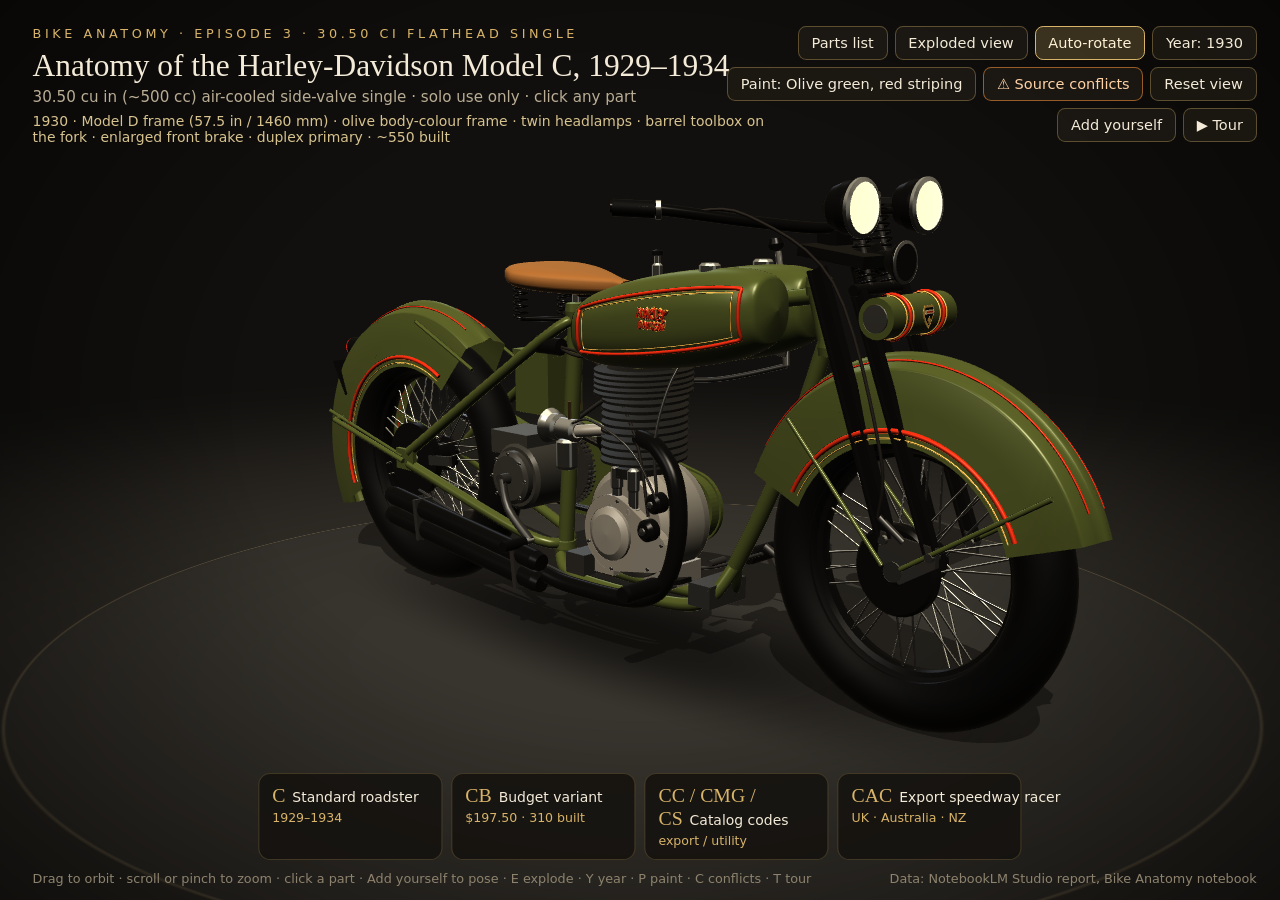
==== commit a6fae356: "Add a pose-with-the-bike photo to the Model C viewer Visitors can place a PNG, JPG, or WebP cutout i" ====
--- a/bikes/model-c/index.html
+++ b/bikes/model-c/index.html
@@ -11,7 +11,7 @@
 #stage{position:absolute;left:0;top:0;width:100%;height:100%;overflow:hidden;background:#12100d}
 #stage.fixed{left:50%;top:50%;transform:translate(-50%,-50%)}
 canvas{position:absolute;left:0;top:0;width:100%;height:100%;display:block;touch-action:none;cursor:grab}
-canvas.drag{cursor:grabbing} canvas.hot{cursor:pointer}
+canvas.pose{cursor:move} canvas.drag{cursor:grabbing} canvas.hot{cursor:pointer}
 #vignette{position:absolute;inset:0;pointer-events:none;background:radial-gradient(ellipse at 50% 45%,rgba(0,0,0,0) 45%,rgba(0,0,0,.62) 100%)}
 #titleBlock{position:absolute;left:calc(var(--u)*28);top:calc(var(--u)*22);max-width:calc(var(--u)*640);pointer-events:none}
 #titleBlock .k{font-size:calc(var(--u)*11);letter-spacing:.28em;color:var(--brass);text-transform:uppercase}
@@ -96,6 +96,23 @@
 #bConf.on{background:rgba(232,140,60,.25)}
 body.tour #panel .yr{font-size:calc(var(--u)*15)}
 #toolbar{max-width:49%}
+#pose{display:none;position:absolute;left:calc(var(--u)*20);top:calc(var(--u)*132);width:calc(var(--u)*292);max-height:calc(100% - var(--u)*220);overflow:auto;background:var(--panel);border:1px solid rgba(216,180,106,.28);border-radius:calc(var(--u)*12);padding:calc(var(--u)*14) calc(var(--u)*14) calc(var(--u)*12);z-index:4;box-shadow:0 calc(var(--u)*10) calc(var(--u)*40) rgba(0,0,0,.45)}
+#pose.on{display:block}
+#pose h3{font-family:Georgia,"Times New Roman",serif;font-weight:normal;font-size:calc(var(--u)*18);margin:0 calc(var(--u)*32) calc(var(--u)*6) 0;line-height:1.2;pointer-events:none}
+#pose .x{position:absolute;right:calc(var(--u)*6);top:calc(var(--u)*4);background:none;border:none;font-size:calc(var(--u)*18);color:var(--mute);padding:calc(var(--u)*4);z-index:2}
+#pose p{margin:0 0 calc(var(--u)*8);font-size:calc(var(--u)*12);line-height:1.4;color:var(--mute)}
+#pose .pose-note{color:#8d826d;font-size:calc(var(--u)*11);margin:calc(var(--u)*8) 0 0}
+#pose .pose-err{color:#e58a7f}
+#pose label{display:flex;align-items:center;gap:calc(var(--u)*8);margin:calc(var(--u)*5) 0;font-size:calc(var(--u)*12);color:var(--mute)}
+#pose label span{min-width:calc(var(--u)*76)}
+#pose label input[type=range]{flex:1;min-width:0;accent-color:#d8b46a}
+#pose label.check{gap:calc(var(--u)*8)}
+#pose label.off{opacity:.5}
+#pose .row{display:flex;flex-wrap:wrap;gap:calc(var(--u)*6);margin-top:calc(var(--u)*6)}
+#pose .row button{flex:1}
+#poseFile{position:fixed;left:-40px;top:0;width:1px;height:1px;opacity:0}
+body.capture #bPose,body.capture #pose,body.capture #poseFile{display:none!important}
+@media (max-width:760px){#pose{left:8px;right:8px;width:auto;top:104px;max-height:40vh}}
 </style>
 </head>
 <body>
@@ -116,22 +133,54 @@
     <button id="bFinish">Paint</button>
     <button id="bConf">⚠ Source conflicts</button>
     <button id="bReset">Reset view</button>
+    <button id="bPose" type="button">Add yourself</button>
     <button id="bTour">▶ Tour</button>
   </div>
   <aside id="partsDrawer" class="chrome"></aside>
   <aside id="panel"></aside>
   <div id="variants" class="chrome"></div>
-  <div id="hint" class="chrome">Drag to orbit · scroll or pinch to zoom · click a part · E explode · Y year · P paint · C conflicts · T tour</div>
+  <div id="hint" class="chrome">Drag to orbit · scroll or pinch to zoom · click a part · Add yourself to pose · E explode · Y year · P paint · C conflicts · T tour</div>
   <div id="tooltip" class="chrome"></div>
   <div id="caption"><div class="bar"></div><div class="k"></div><div class="t"></div><div class="s"></div></div>
   <div id="card"><div class="in"><div class="k"></div><h1></h1><div class="s"></div><div class="rule"></div><div class="c">Data: NotebookLM Studio report, Bike Anatomy notebook</div></div></div>
   <div id="credit">Data: NotebookLM Studio report, Bike Anatomy notebook</div>
+  <aside id="pose" class="chrome" aria-label="Pose with the bike">
+    <button class="x" id="poseClose" type="button" aria-label="Close">×</button>
+    <h3>Pose with the bike</h3>
+    <p id="poseEmpty">Choose a PNG, JPG, or WebP. It stands in the frame beside the motorcycle.</p>
+    <div id="poseControls" hidden>
+      <p class="pose-help">Drag the cutout to move it. Scroll or pinch on it to scale. Drag empty space to orbit the bike.</p>
+      <label><span>Scale</span> <input id="poseScale" type="range" min="0.35" max="2.4" step="0.01" value="1" aria-label="Scale"></label>
+      <label><span>Rotate</span> <input id="poseRot" type="range" min="-180" max="180" step="1" value="28" aria-label="Rotate"></label>
+      <div class="row">
+        <button id="bPoseFlip" type="button">Flip</button>
+        <button id="bPoseReset" type="button">Reset pose</button>
+      </div>
+      <label class="check" id="poseKeyLabel"><input id="poseKey" type="checkbox"> Remove plain background</label>
+      <div id="poseKeyOpts" hidden>
+        <label><span>Tolerance</span> <input id="poseTol" type="range" min="0" max="140" step="1" value="48" aria-label="Background tolerance"></label>
+        <label class="check"><input id="poseSoft" type="checkbox" checked> Soft edge</label>
+      </div>
+      <p class="pose-note" id="poseAlphaNote" hidden>Transparent image, used as-is.</p>
+      <div class="row">
+        <button id="bPoseReplace" type="button">Replace photo</button>
+        <button id="bPoseRemove" type="button">Remove photo</button>
+      </div>
+      <div class="row">
+        <button id="bPoseSave" type="button">Save photo</button>
+      </div>
+    </div>
+    <p class="pose-note">Your photo is processed only in this browser. It is never uploaded or stored.</p>
+    <p class="pose-err" id="poseErr" hidden></p>
+  </aside>
+  <input id="poseFile" type="file" accept="image/png,image/jpeg,image/webp,.png,.jpg,.jpeg,.webp" tabindex="-1" aria-hidden="true">
   <div id="err">WebGL is not available in this browser.</div>
 </div>
 <script>
 'use strict';
 /* Harley-Davidson Model C (30.50 cu in side-valve single, 1929–1934) anatomy viewer. Bike Anatomy, episode 3.
    Pure HTML5 + vanilla JS + raw WebGL1, no dependencies, no external URLs.
+   Add yourself poses a photo on an upright cutout. FileReader and canvas only — the picture is never uploaded.
    All part and spec text comes from the NotebookLM Studio report
    "Technical Anatomy and Architectural Guide to the Harley-Davidson Model C (1929–1934)".
    Shapes follow period reference photos (1930 30C, 1931 C); proportions are illustrative.
@@ -388,7 +437,8 @@
  lookAt(e,c,u){const z=norm(sub(e,c)),x=norm(cross(u,z)),y=cross(z,x);const m=new Float32Array(16);
   m[0]=x[0];m[4]=x[1];m[8]=x[2];m[1]=y[0];m[5]=y[1];m[9]=y[2];m[2]=z[0];m[6]=z[1];m[10]=z[2];
   m[12]=-dot(x,e);m[13]=-dot(y,e);m[14]=-dot(z,e);m[15]=1;return m;},
- cols(x,y,z,o){const m=new Float32Array(16);m[0]=x[0];m[1]=x[1];m[2]=x[2];m[4]=y[0];m[5]=y[1];m[6]=y[2];m[8]=z[0];m[9]=z[1];m[10]=z[2];m[12]=o[0];m[13]=o[1];m[14]=o[2];m[15]=1;return m;}
+ cols(x,y,z,o){const m=new Float32Array(16);m[0]=x[0];m[1]=x[1];m[2]=x[2];m[4]=y[0];m[5]=y[1];m[6]=y[2];m[8]=z[0];m[9]=z[1];m[10]=z[2];m[12]=o[0];m[13]=o[1];m[14]=o[2];m[15]=1;return m;},
+ rotY(a){const c=Math.cos(a),s=Math.sin(a),m=M4.id();m[0]=c;m[2]=-s;m[8]=s;m[10]=c;return m;}
 };
 /* frame whose local Y = axis and local X follows the hint */
 function basisY(o,axis,hint){const y=norm(axis);let h=hint||(Math.abs(y[1])<0.95?[0,1,0]:[1,0,0]);
@@ -926,6 +976,126 @@
 const SHM=(()=>{const m=M4.id();m[4]=-LIGHT[0]/LIGHT[1];m[5]=0;m[6]=-LIGHT[2]/LIGHT[1];m[13]=0.0015;return m;})(); // planar projection onto y=0
 function drawModel(p,dr){const e=p.e;return M4.trans(dr.ex[0]*e,dr.ex[1]*e,dr.ex[2]*e);}
 function bindBuf(dr,all){gl.bindBuffer(gl.ARRAY_BUFFER,dr.buf);gl.vertexAttribPointer(0,3,gl.FLOAT,false,40,0);if(all){gl.vertexAttribPointer(1,3,gl.FLOAT,false,40,12);gl.vertexAttribPointer(2,4,gl.FLOAT,false,40,24);}}
+
+/* ---- pose cutout: a photo on an upright quad. Pixels never leave the browser. ---- */
+function progUV(vs,fs){const p=gl.createProgram();gl.attachShader(p,sh(gl.VERTEX_SHADER,vs));gl.attachShader(p,sh(gl.FRAGMENT_SHADER,fs));
+ gl.bindAttribLocation(p,0,'aP');gl.bindAttribLocation(p,1,'aUV');gl.linkProgram(p);
+ if(!gl.getProgramParameter(p,gl.LINK_STATUS))throw new Error(gl.getProgramInfoLog(p));const u={};const n=gl.getProgramParameter(p,gl.ACTIVE_UNIFORMS);
+ for(let i=0;i<n;i++){const a=gl.getActiveUniform(p,i);u[a.name]=gl.getUniformLocation(p,a.name);}return {p,u};}
+const VS_CUT=`attribute vec3 aP;attribute vec2 aUV;uniform mat4 uVP;uniform mat4 uM;varying vec2 vUV;
+void main(){vUV=aUV;gl_Position=uVP*(uM*vec4(aP,1.0));}`;
+const FS_CUT=`precision mediump float;uniform sampler2D uTex;uniform float uFlip;varying vec2 vUV;
+void main(){vec2 uv=vec2(uFlip>0.5?1.0-vUV.x:vUV.x,vUV.y);vec4 c=texture2D(uTex,uv);if(c.a<0.02)discard;gl_FragColor=c;}`;
+const FS_BLOB=`precision mediump float;varying vec2 vUV;uniform float uA;
+void main(){float d=length(vUV);float a=smoothstep(1.0,0.28,d)*uA;if(a<0.012)discard;gl_FragColor=vec4(0.02,0.015,0.01,a);}`;
+const P_CUT=progUV(VS_CUT,FS_CUT),P_BLOB=progUV(VS_CUT,FS_BLOB);
+const poseBuf=gl.createBuffer();
+gl.bindBuffer(gl.ARRAY_BUFFER,poseBuf);
+gl.bufferData(gl.ARRAY_BUFFER,new Float32Array([
+ -0.5,0,0, 0,0,  0.5,0,0, 1,0,  0.5,1,0, 1,1,
+ -0.5,0,0, 0,0,  0.5,1,0, 1,1, -0.5,1,0, 0,1
+]),gl.STATIC_DRAW);
+const poseBlob=gl.createBuffer();let poseBlobN=0;
+{const n=28,v=[];for(let i=0;i<n;i++){const a0=i/n*TAU,a1=(i+1)/n*TAU;
+ v.push(0,0.004,0,0,0, Math.cos(a0),0.004,Math.sin(a0),Math.cos(a0),Math.sin(a0), Math.cos(a1),0.004,Math.sin(a1),Math.cos(a1),Math.sin(a1));}
+ poseBlobN=v.length/5;gl.bindBuffer(gl.ARRAY_BUFFER,poseBlob);gl.bufferData(gl.ARRAY_BUFFER,new Float32Array(v),gl.STATIC_DRAW);}
+const POSE_HOME={x:0.22,z:0.55,scale:0.82,rot:28*Math.PI/180};
+const pose={x:POSE_HOME.x,z:POSE_HOME.z,scale:1,rot:POSE_HOME.rot,flip:false,tex:null,src:null,aspect:0.5,hasAlpha:false,removeBg:false,tol:48,soft:true,key:null,placed:false};
+let poseWork=null,poseDrag=false,poseGrab=null,posePinch=false,posePinch0=0,poseScale0=1;
+const poseSrcCanvas=document.createElement('canvas'),poseOutCanvas=document.createElement('canvas');
+function poseSize(){const h=1.72*pose.scale,w=h*(pose.aspect>0?pose.aspect:0.5);return {h,w};}
+function poseMatrix(){const s=poseSize();return M4.mul(M4.trans(pose.x,0,pose.z),M4.mul(M4.rotY(pose.rot),M4.scale(s.w,s.h,1)));}
+function poseShadowMatrix(){const s=poseSize(),rad=Math.max(0.16,s.w*0.34);return M4.mul(M4.trans(pose.x,0,pose.z),M4.scale(rad,1,rad*0.72));}
+function poseMetrics(){const s=poseSize(),c=Math.cos(pose.rot),sn=Math.sin(pose.rot);return {h:s.h,w:s.w,right:[c,0,-sn],normal:[sn,0,c]};}
+function screenRay(px,py){const asp=canvas.width/canvas.height,fy=asp<1.5?2*Math.atan(Math.tan(17*Math.PI/180)*1.5/asp):34*Math.PI/180;
+ const eye=eyeOf(cam),backward=norm(sub(eye,cam.t)),right=norm(cross([0,1,0],backward)),yup=cross(backward,right);
+ const rw=canvas.clientWidth||W,rh=canvas.clientHeight||H,ndcX=(px/rw)*2-1-lensShift,ndcY=1-(py/rh)*2;
+ const tanY=Math.tan(fy/2),tanX=tanY*asp;
+ return {o:eye,d:norm(add(add(scl(right,ndcX*tanX),scl(yup,ndcY*tanY)),norm(sub(cam.t,eye))))};}
+function poseAlphaAt(lx,ly){const src=(pose.removeBg&&poseWork)?poseWork:pose.src;if(!src)return 255;
+ let u=lx+0.5;if(pose.flip)u=1-u;
+ const x=clamp(u*src.width|0,0,src.width-1),y=clamp((1-ly)*src.height|0,0,src.height-1);
+ return src.data[(y*src.width+x)*4+3];}
+function poseHit(px,py){if(!pose.tex)return null;const ray=screenRay(px,py),m=poseMetrics(),denom=dot(m.normal,ray.d);
+ if(Math.abs(denom)<1e-6)return null;const p0=[pose.x,0,pose.z],t=dot(m.normal,sub(p0,ray.o))/denom;if(t<0)return null;
+ const hit=add(ray.o,scl(ray.d,t)),rel=sub(hit,p0),lx=dot(rel,m.right)/m.w,ly=hit[1]/m.h;
+ if(lx<-0.5||lx>0.5||ly<0||ly>1)return null;if(poseAlphaAt(lx,ly)<24)return null;
+ return {lx,ly,y:hit[1],wx:hit[0],wz:hit[2]};}
+function movePose(px,py){if(!poseGrab)return;const ray=screenRay(px,py);if(Math.abs(ray.d[1])<1e-6)return;
+ const t=(poseGrab.y-ray.o[1])/ray.d[1];if(t<0)return;
+ pose.x=clamp(ray.o[0]+ray.d[0]*t+poseGrab.ox,-3.4,3.4);pose.z=clamp(ray.o[2]+ray.d[2]*t+poseGrab.oz,-3.4,3.4);}
+function drawPose(vp){if(!pose.tex||TOUR||CAPTURE)return;
+ gl.enable(gl.BLEND);gl.blendFunc(gl.SRC_ALPHA,gl.ONE_MINUS_SRC_ALPHA);gl.depthMask(false);
+ gl.useProgram(P_BLOB.p);gl.uniformMatrix4fv(P_BLOB.u.uVP,false,vp);gl.uniformMatrix4fv(P_BLOB.u.uM,false,poseShadowMatrix());gl.uniform1f(P_BLOB.u.uA,0.5);
+ gl.bindBuffer(gl.ARRAY_BUFFER,poseBlob);gl.vertexAttribPointer(0,3,gl.FLOAT,false,20,0);gl.enableVertexAttribArray(0);
+ gl.vertexAttribPointer(1,2,gl.FLOAT,false,20,12);gl.enableVertexAttribArray(1);gl.disableVertexAttribArray(2);gl.drawArrays(gl.TRIANGLES,0,poseBlobN);
+ gl.depthMask(true);gl.blendFunc(gl.ONE,gl.ONE_MINUS_SRC_ALPHA);
+ gl.useProgram(P_CUT.p);gl.uniformMatrix4fv(P_CUT.u.uVP,false,vp);gl.uniformMatrix4fv(P_CUT.u.uM,false,poseMatrix());
+ gl.uniform1f(P_CUT.u.uFlip,pose.flip?1:0);gl.uniform1i(P_CUT.u.uTex,0);
+ gl.activeTexture(gl.TEXTURE0);gl.bindTexture(gl.TEXTURE_2D,pose.tex);
+ gl.bindBuffer(gl.ARRAY_BUFFER,poseBuf);gl.vertexAttribPointer(0,3,gl.FLOAT,false,20,0);gl.vertexAttribPointer(1,2,gl.FLOAT,false,20,12);
+ gl.drawArrays(gl.TRIANGLES,0,6);
+ gl.bindTexture(gl.TEXTURE_2D,null);gl.disable(gl.BLEND);gl.blendFunc(gl.SRC_ALPHA,gl.ONE_MINUS_SRC_ALPHA);gl.depthMask(true);}
+function imageHasAlpha(img){const d=img.data;for(let i=3;i<d.length;i+=16)if(d[i]<248)return true;return false;}
+function sampleKey(img){const w=img.width,h=img.height,d=img.data,rad=Math.max(2,Math.round(Math.min(w,h)*0.035));
+ const spots=[[0,0],[w-rad,0],[0,h-rad],[w-rad,h-rad],[(w-rad)>>1,0],[0,(h-rad)>>1],[w-rad,(h-rad)>>1],[(w-rad)>>1,h-rad]];
+ const bins=new Map();
+ for(const [x0,y0] of spots)for(let y=y0;y<y0+rad;y+=2)for(let x=x0;x<x0+rad;x+=2){if(x<0||y<0||x>=w||y>=h)continue;
+  const i=(y*w+x)*4,k=((d[i]>>4)<<8)|((d[i+1]>>4)<<4)|(d[i+2]>>4);let bk=bins.get(k);
+  if(!bk){bk={n:0,r:0,g:0,b:0};bins.set(k,bk);}bk.n++;bk.r+=d[i];bk.g+=d[i+1];bk.b+=d[i+2];}
+ let best=null;for(const bk of bins.values())if(!best||bk.n>best.n)best=bk;
+ return best&&best.n?[best.r/best.n,best.g/best.n,best.b/best.n]:[255,255,255];}
+function posePixels(){const src=pose.src,w=src.width,h=src.height;if(!poseWork||poseWork.width!==w||poseWork.height!==h)poseWork=new ImageData(w,h);
+ const s=src.data,d=poseWork.data,kr=pose.key[0],kg=pose.key[1],kb=pose.key[2],tol=pose.tol,feather=pose.soft?Math.max(8,tol*0.45):0,edge=tol+feather;
+ for(let i=0;i<s.length;i+=4){const dr=s[i]-kr,dg=s[i+1]-kg,db=s[i+2]-kb,dist=Math.sqrt(dr*dr+dg*dg+db*db);let a=s[i+3];
+  if(dist<=tol)a=0;else if(feather&&dist<edge)a=(a*(dist-tol)/feather)|0;
+  d[i]=s[i];d[i+1]=s[i+1];d[i+2]=s[i+2];d[i+3]=a;}
+ return poseWork;}
+function uploadPose(){let source=poseSrcCanvas;
+ if(pose.removeBg&&!pose.hasAlpha&&pose.src&&pose.key){const pix=posePixels();poseOutCanvas.width=pix.width;poseOutCanvas.height=pix.height;poseOutCanvas.getContext('2d').putImageData(pix,0,0);source=poseOutCanvas;}
+ if(!pose.tex)pose.tex=gl.createTexture();
+ gl.bindTexture(gl.TEXTURE_2D,pose.tex);
+ gl.pixelStorei(gl.UNPACK_FLIP_Y_WEBGL,true);gl.pixelStorei(gl.UNPACK_PREMULTIPLY_ALPHA_WEBGL,true);
+ try{gl.texImage2D(gl.TEXTURE_2D,0,gl.RGBA,gl.RGBA,gl.UNSIGNED_BYTE,source);
+  gl.texParameteri(gl.TEXTURE_2D,gl.TEXTURE_MIN_FILTER,gl.LINEAR);gl.texParameteri(gl.TEXTURE_2D,gl.TEXTURE_MAG_FILTER,gl.LINEAR);
+  gl.texParameteri(gl.TEXTURE_2D,gl.TEXTURE_WRAP_S,gl.CLAMP_TO_EDGE);gl.texParameteri(gl.TEXTURE_2D,gl.TEXTURE_WRAP_T,gl.CLAMP_TO_EDGE);
+ }finally{gl.pixelStorei(gl.UNPACK_FLIP_Y_WEBGL,false);gl.pixelStorei(gl.UNPACK_PREMULTIPLY_ALPHA_WEBGL,false);gl.bindTexture(gl.TEXTURE_2D,null);}}
+function syncPoseSliders(){const s=$('poseScale'),r=$('poseRot');if(s)s.value=String(Math.round(pose.scale*100)/100);if(r)r.value=String(Math.round(pose.rot*180/Math.PI));$('bPoseFlip').classList.toggle('on',!!pose.flip);}
+function resetPose(){pose.x=POSE_HOME.x;pose.z=POSE_HOME.z;pose.scale=POSE_HOME.scale;pose.rot=POSE_HOME.rot;pose.flip=false;syncPoseSliders();}
+function syncPosePanel(){const on=!!pose.src;$('pose').classList.add('on');$('poseEmpty').hidden=on;$('poseControls').hidden=!on;
+ $('poseAlphaNote').hidden=!(on&&pose.hasAlpha);const canKey=on&&!pose.hasAlpha,key=$('poseKey');key.disabled=!canKey;key.checked=canKey&&pose.removeBg;
+ $('poseKeyLabel').classList.toggle('off',!canKey);$('poseKeyOpts').hidden=!(canKey&&pose.removeBg);
+ $('poseTol').value=String(pose.tol);$('poseSoft').checked=!!pose.soft;$('bPose').classList.toggle('on',on);syncPoseSliders();}
+function removePose(){if(pose.tex){gl.deleteTexture(pose.tex);pose.tex=null;}pose.src=null;pose.key=null;pose.removeBg=false;pose.hasAlpha=false;pose.placed=false;poseWork=null;
+ canvas.classList.remove('pose');$('poseErr').hidden=true;$('pose').classList.remove('on');$('bPose').classList.remove('on');$('poseControls').hidden=true;$('poseEmpty').hidden=false;}
+function buildPoseImage(img){let w=img.naturalWidth||img.width,h=img.naturalHeight||img.height;
+ if(!w||!h){$('poseErr').textContent='That image is empty.';$('poseErr').hidden=false;return;}
+ const maxDim=Math.min(1024,gl.getParameter(gl.MAX_TEXTURE_SIZE)||1024),sc=Math.min(1,maxDim/Math.max(w,h));
+ w=Math.max(1,Math.round(w*sc));h=Math.max(1,Math.round(h*sc));
+ poseSrcCanvas.width=w;poseSrcCanvas.height=h;const ctx=poseSrcCanvas.getContext('2d',{willReadFrequently:true});
+ ctx.clearRect(0,0,w,h);ctx.drawImage(img,0,0,w,h);pose.src=ctx.getImageData(0,0,w,h);pose.aspect=w/h;
+ pose.hasAlpha=imageHasAlpha(pose.src);pose.removeBg=false;pose.key=pose.hasAlpha?null:sampleKey(pose.src);poseWork=null;
+ const first=!pose.placed;
+ try{uploadPose();}catch(err){$('poseErr').textContent='Could not use that image.';$('poseErr').hidden=false;return;}
+ pose.placed=true;if(first)resetPose();else syncPoseSliders();syncPosePanel();}
+function loadPoseFile(file){const err=$('poseErr');err.hidden=true;
+ const typeOk=/^image\/(png|jpeg|webp)$/.test(file.type||''),nameOk=/\.(png|jpe?g|webp)$/i.test(file.name||'');
+ if(!typeOk&&!nameOk){err.textContent='Choose a PNG, JPG, or WebP image.';err.hidden=false;return;}
+ const reader=new FileReader();
+ reader.onerror=()=>{err.textContent='Could not read that file.';err.hidden=false;};
+ reader.onload=()=>{const im=new Image();im.onload=()=>buildPoseImage(im);im.onerror=()=>{err.textContent='Could not read that image.';err.hidden=false;};im.src=reader.result;};
+ reader.readAsDataURL(file);}
+function savePose(){if(!pose.tex||TOUR||CAPTURE)return;render();
+ const w=canvas.width,h=canvas.height,pix=new Uint8Array(w*h*4);
+ gl.bindFramebuffer(gl.FRAMEBUFFER,null);gl.readPixels(0,0,w,h,gl.RGBA,gl.UNSIGNED_BYTE,pix);
+ const out=document.createElement('canvas');out.width=w;out.height=h;const ctx=out.getContext('2d'),im=ctx.createImageData(w,h),row=w*4;
+ for(let y=0;y<h;y++)im.data.set(pix.subarray((h-1-y)*row,(h-y)*row),y*row);ctx.putImageData(im,0,0);
+ const fs=Math.max(13,Math.round(h*0.022)),pad=Math.round(fs*0.9),barW=Math.round(fs*2.6),barH=Math.max(2,Math.round(fs*0.14));
+ ctx.save();ctx.shadowColor='rgba(0,0,0,.7)';ctx.shadowBlur=fs*0.5;ctx.fillStyle='rgba(216,180,106,.92)';
+ ctx.fillRect(pad,h-pad-fs-Math.round(fs*0.45),barW,barH);
+ ctx.font=fs+'px Georgia,"Times New Roman",serif';ctx.textBaseline='bottom';ctx.textAlign='left';ctx.fillText('Model C  ·  '+year,pad,h-pad);ctx.restore();
+ out.toBlob(blob=>{if(!blob)return;const a=document.createElement('a'),url=URL.createObjectURL(blob);
+  a.href=url;a.download='model-c-'+year+'-pose.png';document.body.appendChild(a);a.click();a.remove();setTimeout(()=>URL.revokeObjectURL(url),4000);},'image/png');}
 let timeSec=0;const BG=[0.07,0.064,0.056];
 function render(){const {vp,eye}=viewProj();
  gl.bindFramebuffer(gl.FRAMEBUFFER,null);gl.viewport(0,0,canvas.width,canvas.height);
@@ -942,6 +1112,7 @@
  gl.enableVertexAttribArray(1);gl.enableVertexAttribArray(2);
  for(const p of PARTS){gl.uniform1f(u.uSel,p.selA);gl.uniform1f(u.uHover,p===hovered&&!TOUR?1:0);gl.uniform1f(u.uDim,p.dimA);
   for(const dr of p.draws){if(!dr.count)continue;gl.uniformMatrix4fv(u.uM,false,drawModel(p,dr));bindBuf(dr,true);gl.drawArrays(gl.TRIANGLES,0,dr.count);}}
+ drawPose(vp);
  gl.disableVertexAttribArray(1);gl.disableVertexAttribArray(2);}
 function pickAt(cx,cy){const w=canvas.width,h=canvas.height;ensurePick(w,h);const {vp}=viewProj();
  gl.bindFramebuffer(gl.FRAMEBUFFER,pickFB);gl.viewport(0,0,w,h);gl.clearColor(0,0,0,0);gl.clear(gl.COLOR_BUFFER_BIT|gl.DEPTH_BUFFER_BIT);gl.enable(gl.DEPTH_TEST);
@@ -1000,25 +1171,53 @@
 $('bReset').onclick=()=>{select(null);setExplode(false);Object.assign(goal,{yaw:HOME.yaw,pitch:HOME.pitch,dist:HOME.dist,t:HOME.t.slice()});};
 $('bParts').onclick=()=>{$('partsDrawer').classList.toggle('open');$('bParts').classList.toggle('on');};
 $('bTour').onclick=()=>{const q=new URLSearchParams(location.search);q.set('tour','1');location.search=q.toString();};
+if(!TOUR&&!CAPTURE){
+ $('bPose').onclick=()=>{$('poseErr').hidden=true;if(pose.src){$('pose').classList.toggle('on');return;}$('pose').classList.add('on');$('poseEmpty').hidden=false;$('poseControls').hidden=true;$('poseFile').click();};
+ $('poseClose').onclick=()=>$('pose').classList.remove('on');
+ $('bPoseReplace').onclick=()=>$('poseFile').click();
+ $('poseFile').onchange=()=>{const f=$('poseFile').files&&$('poseFile').files[0];$('poseFile').value='';if(f)loadPoseFile(f);};
+ $('poseScale').oninput=()=>{pose.scale=+$('poseScale').value;};
+ $('poseRot').oninput=()=>{pose.rot=(+$('poseRot').value)*Math.PI/180;};
+ $('bPoseFlip').onclick=()=>{pose.flip=!pose.flip;$('bPoseFlip').classList.toggle('on',pose.flip);};
+ $('bPoseReset').onclick=resetPose;
+ $('bPoseRemove').onclick=removePose;
+ $('bPoseSave').onclick=savePose;
+ $('poseKey').onchange=()=>{pose.removeBg=$('poseKey').checked&&!pose.hasAlpha;if(pose.removeBg&&pose.src&&!pose.key)pose.key=sampleKey(pose.src);$('poseKeyOpts').hidden=!pose.removeBg;uploadPose();};
+ $('poseTol').oninput=()=>{pose.tol=+$('poseTol').value;if(pose.removeBg)uploadPose();};
+ $('poseSoft').onchange=()=>{pose.soft=$('poseSoft').checked;if(pose.removeBg)uploadPose();};
+}
 if(explodeTarget)$('bExplode').classList.add('on');
 setYear(year);
 
 /* --------------------------- interaction ---------------------------- */
 const ptrs=new Map();let moved=0,pinch0=0,dist0=0,hoverReq=null,lastHover=0;
-canvas.addEventListener('pointerdown',e=>{if(TOUR)return;canvas.setPointerCapture(e.pointerId);ptrs.set(e.pointerId,{x:e.clientX,y:e.clientY});if(ptrs.size===1)moved=0;
- if(ptrs.size===2){const [a,b]=[...ptrs.values()];pinch0=Math.hypot(a.x-b.x,a.y-b.y);dist0=goal.dist;moved=99;}canvas.classList.add('drag');lastInput=performance.now();});
+canvas.addEventListener('pointerdown',e=>{if(TOUR)return;canvas.setPointerCapture(e.pointerId);const r=canvas.getBoundingClientRect();ptrs.set(e.pointerId,{x:e.clientX,y:e.clientY});
+ if(ptrs.size===1){moved=0;poseDrag=false;posePinch=false;if(pose.tex){const hit=poseHit(e.clientX-r.left,e.clientY-r.top);if(hit){poseDrag=true;poseGrab={y:hit.y,ox:pose.x-hit.wx,oz:pose.z-hit.wz};}}}
+ if(ptrs.size===2){const [a,b]=[...ptrs.values()];pinch0=Math.hypot(a.x-b.x,a.y-b.y);moved=99;
+  if(poseDrag&&pose.tex){posePinch=true;posePinch0=pinch0||1;poseScale0=pose.scale;}else{posePinch=false;dist0=goal.dist;}}
+ canvas.classList.add('drag');lastInput=performance.now();});
 canvas.addEventListener('pointermove',e=>{if(TOUR)return;const r=canvas.getBoundingClientRect();
  if(ptrs.has(e.pointerId)){const p=ptrs.get(e.pointerId);const dx=e.clientX-p.x,dy=e.clientY-p.y;p.x=e.clientX;p.y=e.clientY;moved+=Math.abs(dx)+Math.abs(dy);
-  if(ptrs.size===1){goal.yaw-=dx*0.008;goal.pitch=clamp(goal.pitch+dy*0.006,0.02,1.3);}
+  if(poseDrag&&posePinch&&ptrs.size>=2){const [a,b]=[...ptrs.values()];const d=Math.hypot(a.x-b.x,a.y-b.y);if(posePinch0>0&&d>0){pose.scale=clamp(poseScale0*d/posePinch0,0.35,2.4);syncPoseSliders();}}
+  else if(poseDrag&&ptrs.size===1)movePose(e.clientX-r.left,e.clientY-r.top);
+  else if(ptrs.size===1){goal.yaw-=dx*0.008;goal.pitch=clamp(goal.pitch+dy*0.006,0.02,1.3);}
   else if(ptrs.size===2){const [a,b]=[...ptrs.values()];const d=Math.hypot(a.x-b.x,a.y-b.y);if(pinch0>0&&d>0)goal.dist=clamp(dist0*pinch0/d,0.8,7);}
   lastInput=performance.now();}
- else hoverReq={x:e.clientX-r.left,y:e.clientY-r.top};});
+ else{const x=e.clientX-r.left,y=e.clientY-r.top;
+  if(pose.tex&&poseHit(x,y)){canvas.classList.add('pose');canvas.classList.remove('hot');hovered=null;$('tooltip').style.opacity=0;hoverReq=null;}
+  else{canvas.classList.remove('pose');hoverReq={x,y};}}});
 function endPtr(e){if(!ptrs.has(e.pointerId))return;ptrs.delete(e.pointerId);
- if(ptrs.size===0){canvas.classList.remove('drag');if(moved<6){const r=canvas.getBoundingClientRect();const p=pickAt(e.clientX-r.left,e.clientY-r.top);select(p&&p===selected?null:p);}}}
+ if(ptrs.size===1&&posePinch){posePinch=false;const left=[...ptrs.values()][0],r=canvas.getBoundingClientRect(),ray=screenRay(left.x-r.left,left.y-r.top);
+  if(poseGrab&&Math.abs(ray.d[1])>1e-6){const t=(poseGrab.y-ray.o[1])/ray.d[1];if(t>0){const x=ray.o[0]+ray.d[0]*t,z=ray.o[2]+ray.d[2]*t;poseGrab={y:poseGrab.y,ox:pose.x-x,oz:pose.z-z};}}}
+ if(ptrs.size===0){canvas.classList.remove('drag');const was=poseDrag;poseDrag=false;posePinch=false;poseGrab=null;
+  if(!was&&moved<6){const r=canvas.getBoundingClientRect();const p=pickAt(e.clientX-r.left,e.clientY-r.top);select(p&&p===selected?null:p);}}}
 canvas.addEventListener('pointerup',endPtr);canvas.addEventListener('pointercancel',endPtr);
-canvas.addEventListener('wheel',e=>{if(TOUR)return;e.preventDefault();goal.dist=clamp(goal.dist*Math.exp(e.deltaY*0.0012),0.8,7);lastInput=performance.now();},{passive:false});
-canvas.addEventListener('pointerleave',()=>{hovered=null;$('tooltip').style.opacity=0;canvas.classList.remove('hot');});
-window.addEventListener('keydown',e=>{if(TOUR)return;const k=e.key.toLowerCase();if(k==='e')setExplode(!explodeTarget);else if(k==='escape')select(null);else if(k==='t')$('bTour').click();else if(k==='r')$('bReset').click();
+canvas.addEventListener('wheel',e=>{if(TOUR)return;e.preventDefault();const r=canvas.getBoundingClientRect(),x=e.clientX-r.left,y=e.clientY-r.top;
+ if(pose.tex&&poseHit(x,y)){pose.scale=clamp(pose.scale*Math.exp(-e.deltaY*0.0011),0.35,2.4);syncPoseSliders();}
+ else goal.dist=clamp(goal.dist*Math.exp(e.deltaY*0.0012),0.8,7);lastInput=performance.now();},{passive:false});
+canvas.addEventListener('pointerleave',()=>{hovered=null;$('tooltip').style.opacity=0;canvas.classList.remove('hot');canvas.classList.remove('pose');});
+window.addEventListener('keydown',e=>{if(TOUR)return;const tag=e.target&&e.target.tagName;if(tag==='INPUT'||tag==='TEXTAREA'||tag==='SELECT')return;
+ const k=e.key.toLowerCase();if(k==='e')setExplode(!explodeTarget);else if(k==='escape')select(null);else if(k==='t')$('bTour').click();else if(k==='r')$('bReset').click();
  else if(k==='y')$('bYear').click();else if(k==='p')$('bFinish').click();else if(k==='c')openConflicts();});
 
 /* ------------------------------- tour --------------------------------
